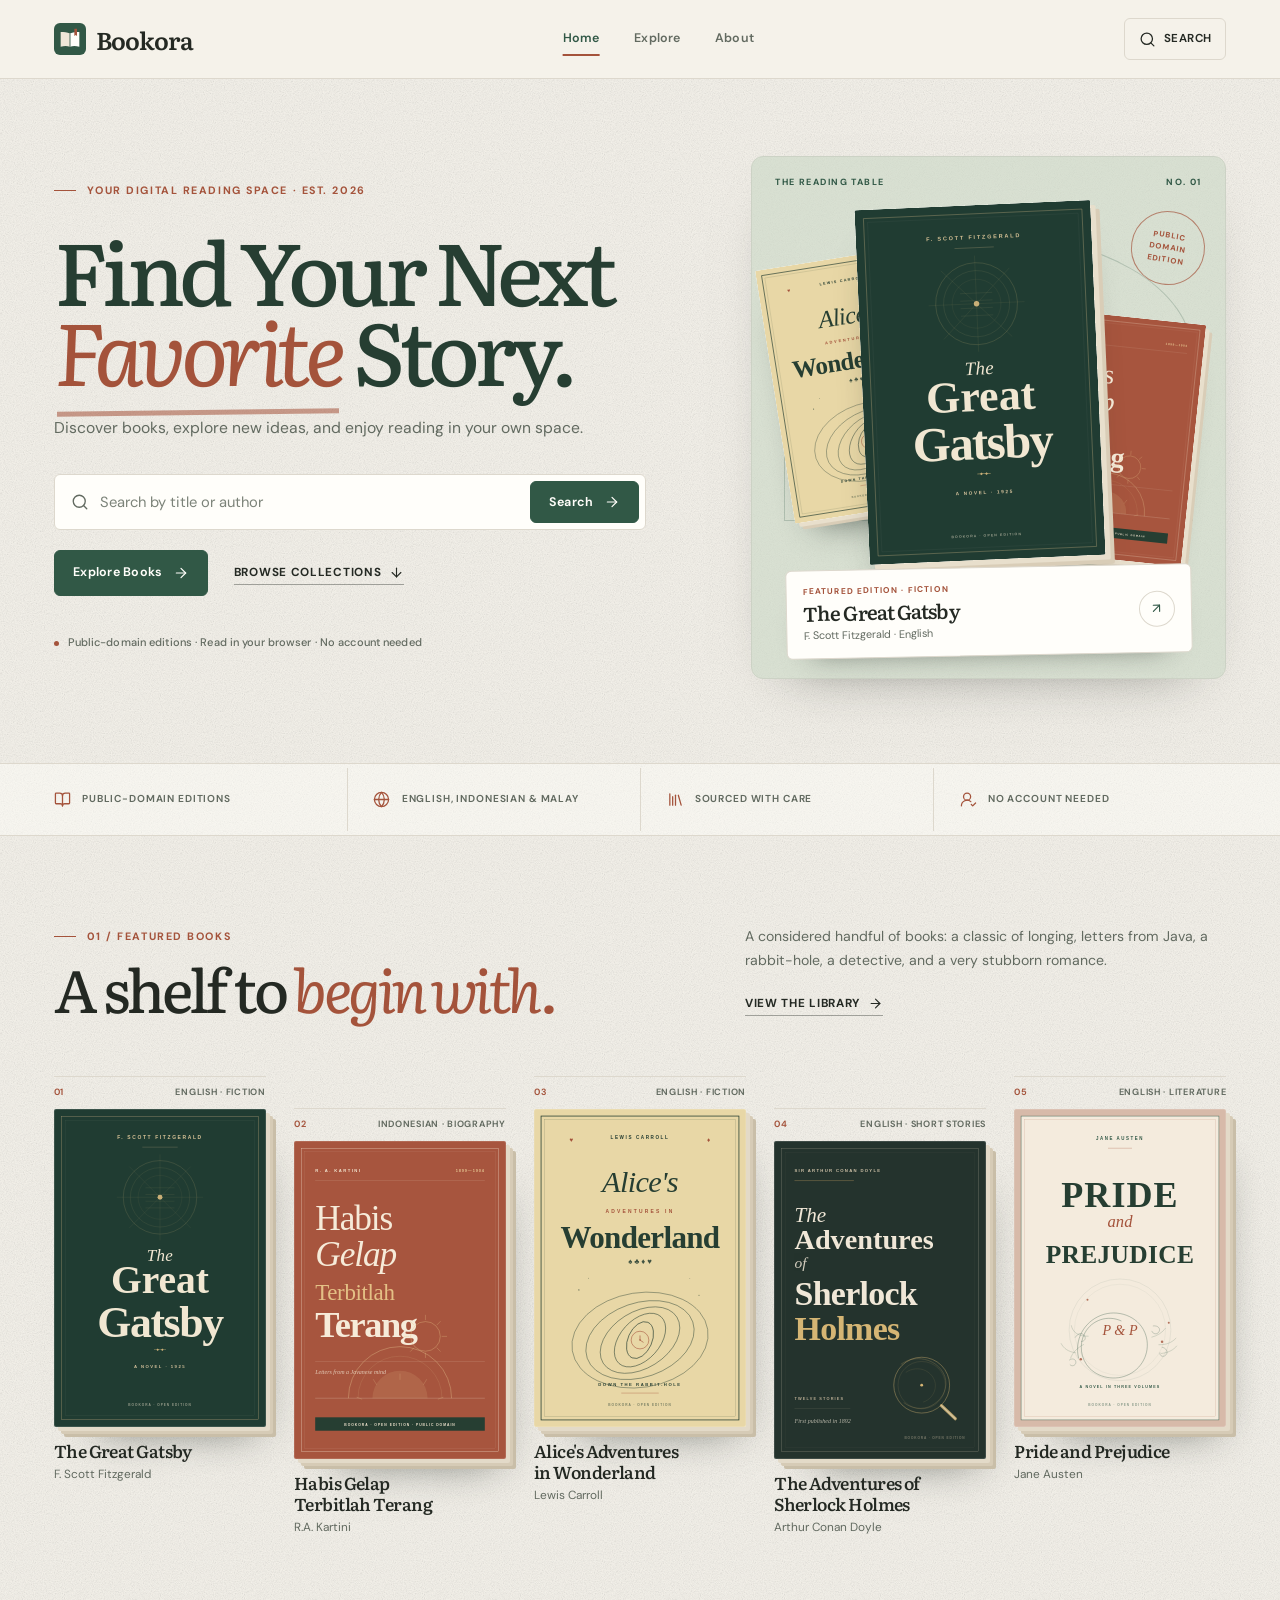
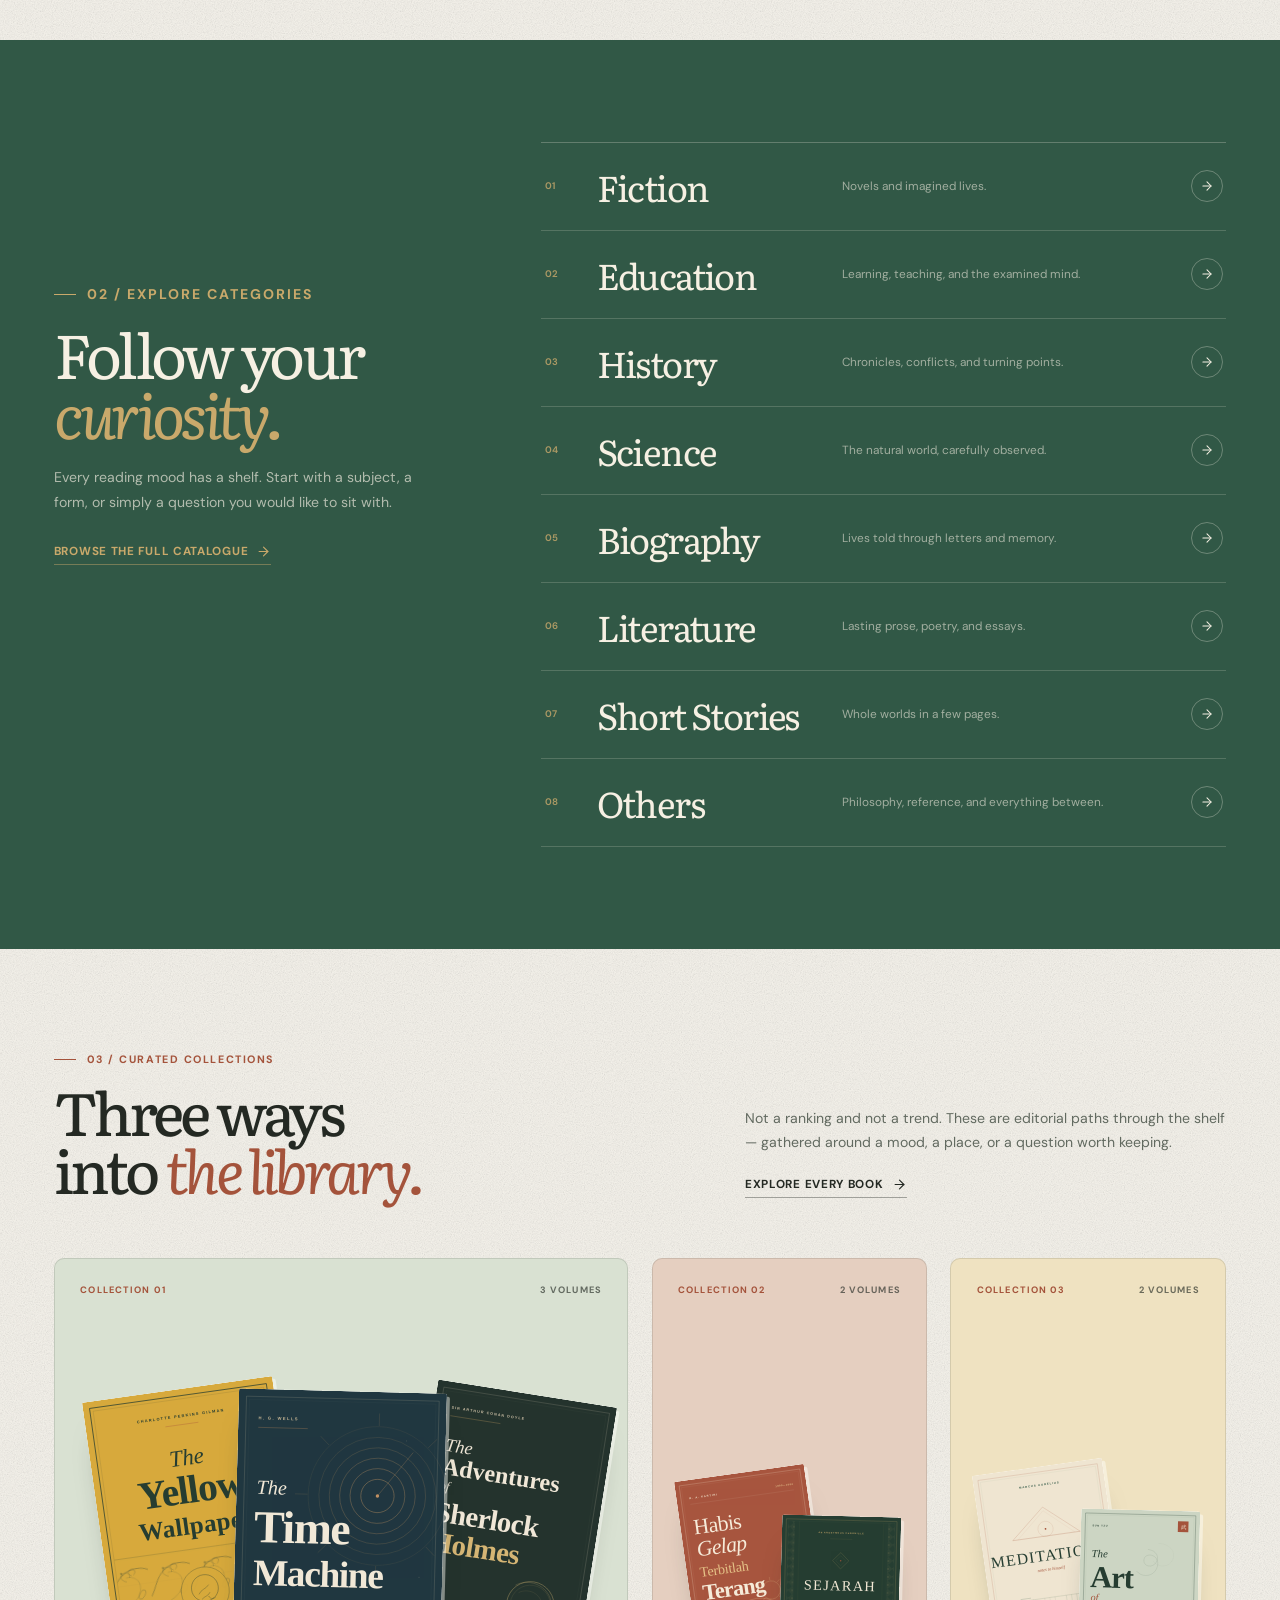
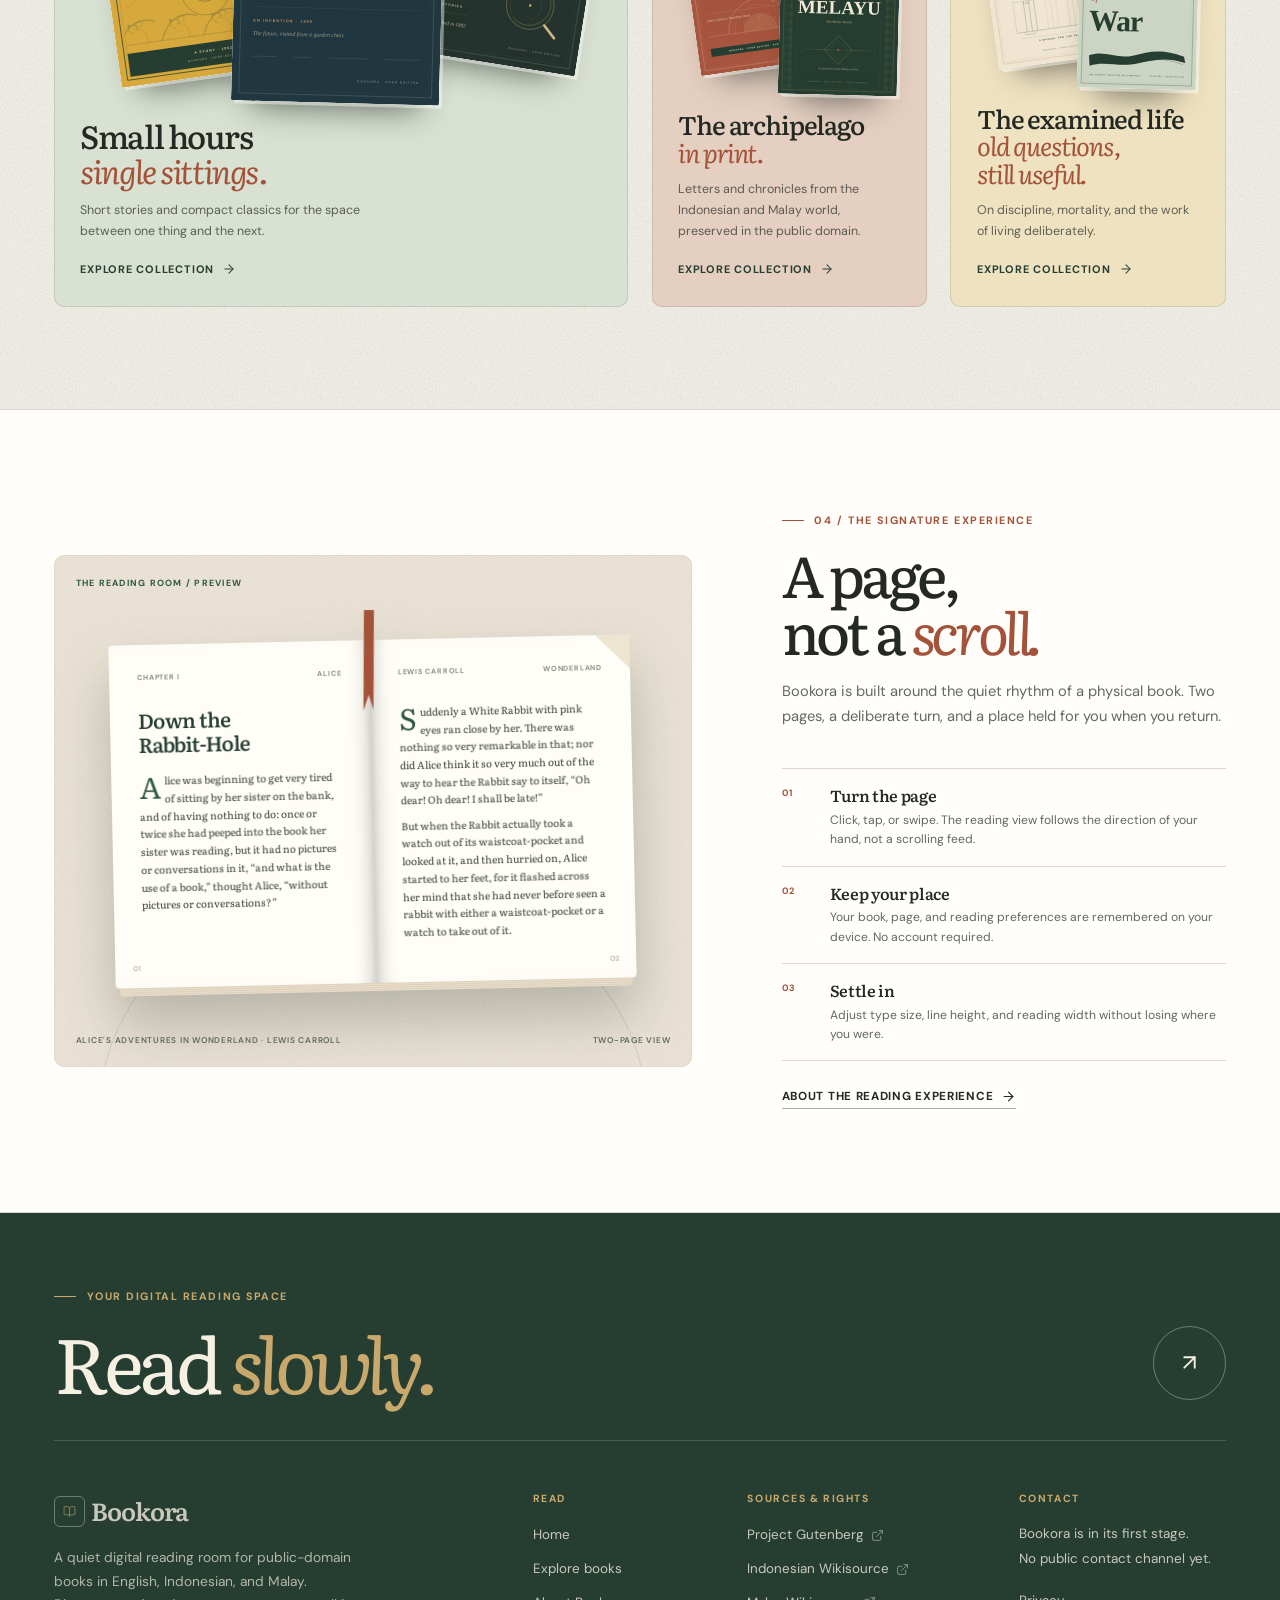
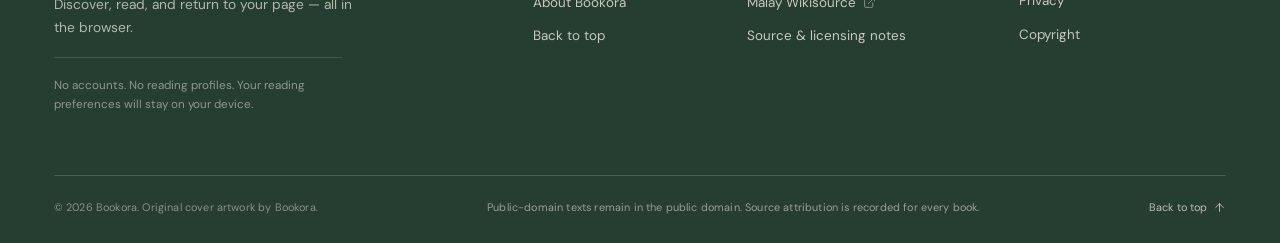
==== index.html @ 09296187 "feat: complete Bookora stage 1" ====
<!DOCTYPE html>
<html lang="en">
<head>
  <meta charset="UTF-8">
  <meta name="viewport" content="width=device-width, initial-scale=1.0">
  <meta name="description" content="Bookora is a quiet digital reading room for discovering public-domain books in English, Indonesian, and Malay. No account required.">
  <meta name="theme-color" content="#F5F2EA">
  <title>Bookora — Your Digital Reading Space</title>
  <link rel="icon" href="favicon.svg" type="image/svg+xml">
  <link rel="preload" href="assets/fonts/literata-variable.woff2" as="font" type="font/woff2" crossorigin>
  <link rel="preload" href="assets/fonts/dm-sans-variable.woff2" as="font" type="font/woff2" crossorigin>
  <link rel="stylesheet" href="css/style.css">
  <link rel="stylesheet" href="css/home.css">
</head>
<body>
  <a class="skip-link" href="#main-content">Skip to content</a>

  <svg class="icon-sprite" xmlns="http://www.w3.org/2000/svg" aria-hidden="true" focusable="false">
    <symbol id="icon-book-open" viewBox="0 0 24 24">
      <path d="M12 7v14"/>
      <path d="M3 18a1 1 0 0 1-1-1V4a1 1 0 0 1 1-1h5a4 4 0 0 1 4 4 4 4 0 0 1 4-4h5a1 1 0 0 1 1 1v13a1 1 0 0 1-1 1h-6a3 3 0 0 0-3 3 3 3 0 0 0-3-3z"/>
    </symbol>
    <symbol id="icon-globe" viewBox="0 0 24 24">
      <circle cx="12" cy="12" r="10"/>
      <path d="M12 2a14.5 14.5 0 0 0 0 20 14.5 14.5 0 0 0 0-20"/>
      <path d="M2 12h20"/>
    </symbol>
    <symbol id="icon-library" viewBox="0 0 24 24">
      <path d="m16 6 4 14"/>
      <path d="M12 6v14"/>
      <path d="M8 8v12"/>
      <path d="M4 4v16"/>
    </symbol>
    <symbol id="icon-user-check" viewBox="0 0 24 24">
      <path d="M2 21a8 8 0 0 1 13.292-6"/>
      <circle cx="10" cy="8" r="5"/>
      <path d="m16 19 2 2 4-4"/>
    </symbol>
    <symbol id="icon-search" viewBox="0 0 24 24">
      <circle cx="11" cy="11" r="8"/>
      <path d="m21 21-4.3-4.3"/>
    </symbol>
    <symbol id="icon-menu" viewBox="0 0 24 24">
      <line x1="4" x2="20" y1="12" y2="12"/>
      <line x1="4" x2="20" y1="6" y2="6"/>
      <line x1="4" x2="20" y1="18" y2="18"/>
    </symbol>
    <symbol id="icon-close" viewBox="0 0 24 24">
      <path d="M18 6 6 18"/>
      <path d="m6 6 12 12"/>
    </symbol>
    <symbol id="icon-arrow-right" viewBox="0 0 24 24">
      <path d="M5 12h14"/>
      <path d="m12 5 7 7-7 7"/>
    </symbol>
    <symbol id="icon-arrow-up-right" viewBox="0 0 24 24">
      <path d="M7 7h10v10"/>
      <path d="M7 17 17 7"/>
    </symbol>
    <symbol id="icon-arrow-down" viewBox="0 0 24 24">
      <path d="M12 5v14"/>
      <path d="m19 12-7 7-7-7"/>
    </symbol>
    <symbol id="icon-arrow-up" viewBox="0 0 24 24">
      <path d="m5 12 7-7 7 7"/>
      <path d="M12 19V5"/>
    </symbol>
    <symbol id="icon-external-link" viewBox="0 0 24 24">
      <path d="M15 3h6v6"/>
      <path d="M10 14 21 3"/>
      <path d="M18 13v6a2 2 0 0 1-2 2H5a2 2 0 0 1-2-2V8a2 2 0 0 1 2-2h6"/>
    </symbol>
    <symbol id="icon-mail" viewBox="0 0 24 24">
      <rect width="20" height="16" x="2" y="4" rx="2"/>
      <path d="m22 7-8.97 5.7a1.94 1.94 0 0 1-2.06 0L2 7"/>
    </symbol>
  </svg>

  <header class="site-header">
    <div class="container site-header__inner">
      <a class="brand" href="index.html" aria-label="Bookora home">
        <img class="brand__mark" src="assets/images/logo-mark.svg" width="32" height="32" alt="">
        <span class="brand__wordmark">Bookora</span>
      </a>

      <nav class="site-nav" aria-label="Primary navigation">
        <a class="site-nav__link" href="index.html" aria-current="page">Home</a>
        <a class="site-nav__link" href="explore.html">Explore</a>
        <a class="site-nav__link" href="about.html">About</a>
      </nav>

      <div class="site-header__actions">
        <button class="search-trigger" type="button" data-dialog-open="search-dialog" aria-haspopup="dialog" aria-controls="search-dialog" aria-expanded="false" aria-label="Search Bookora">
          <svg class="icon" aria-hidden="true"><use href="#icon-search"></use></svg>
          <span class="search-trigger__label" aria-hidden="true">Search</span>
        </button>
        <button class="menu-trigger" type="button" data-dialog-open="nav-dialog" aria-haspopup="dialog" aria-controls="nav-dialog" aria-expanded="false" aria-label="Open navigation menu">
          <svg class="icon" aria-hidden="true"><use href="#icon-menu"></use></svg>
        </button>
      </div>
    </div>
  </header>

  <dialog class="search-dialog" id="search-dialog" aria-labelledby="search-dialog-title">
    <div class="search-dialog__panel">
      <div class="search-dialog__top">
        <p class="eyebrow">The catalogue</p>
        <button class="dialog-close" type="button" data-dialog-close aria-label="Close search">
          <svg class="icon" aria-hidden="true"><use href="#icon-close"></use></svg>
        </button>
      </div>
      <h2 id="search-dialog-title">Search the library.</h2>
      <p class="search-dialog__intro">Look for a title or an author. Bookora will bring together every edition in the catalogue.</p>
      <form class="search-form search-dialog__form" action="explore.html" method="get" role="search">
        <label class="sr-only" for="dialog-search-input">Search by title or author</label>
        <svg class="icon search-form__icon" aria-hidden="true"><use href="#icon-search"></use></svg>
        <input class="search-form__input" id="dialog-search-input" type="search" name="q" placeholder="Search by title or author" autocomplete="off" spellcheck="false">
        <button class="button button--primary" type="submit">
          Search
          <svg class="icon icon--forward" aria-hidden="true"><use href="#icon-arrow-right"></use></svg>
        </button>
      </form>
      <div class="search-dialog__suggestions">
        <span>Browse a shelf:</span>
        <a href="explore.html?category=fiction">Fiction</a>
        <a href="explore.html?category=biography">Biography</a>
        <a href="explore.html?category=history">History</a>
        <a href="explore.html?category=short-stories">Short stories</a>
      </div>
    </div>
  </dialog>

  <dialog class="nav-dialog" id="nav-dialog" aria-labelledby="nav-dialog-title">
    <div class="nav-dialog__inner">
      <div class="nav-dialog__head">
        <a class="brand" href="index.html" aria-label="Bookora home">
          <img class="brand__mark" src="assets/images/logo-mark.svg" width="32" height="32" alt="">
          <span class="brand__wordmark">Bookora</span>
        </a>
        <button class="dialog-close" type="button" data-dialog-close aria-label="Close navigation menu">
          <svg class="icon" aria-hidden="true"><use href="#icon-close"></use></svg>
        </button>
      </div>
      <h2 class="sr-only" id="nav-dialog-title">Bookora navigation</h2>
      <nav class="nav-dialog__nav" aria-label="Mobile navigation">
        <a class="nav-dialog__link" href="index.html" aria-current="page">
          <span class="nav-dialog__link-index" aria-hidden="true">01</span>
          <span class="nav-dialog__link-label">Home</span>
          <svg class="icon" aria-hidden="true"><use href="#icon-arrow-up-right"></use></svg>
        </a>
        <a class="nav-dialog__link" href="explore.html">
          <span class="nav-dialog__link-index" aria-hidden="true">02</span>
          <span class="nav-dialog__link-label">Explore</span>
          <svg class="icon" aria-hidden="true"><use href="#icon-arrow-up-right"></use></svg>
        </a>
        <a class="nav-dialog__link" href="about.html">
          <span class="nav-dialog__link-index" aria-hidden="true">03</span>
          <span class="nav-dialog__link-label">About</span>
          <svg class="icon" aria-hidden="true"><use href="#icon-arrow-up-right"></use></svg>
        </a>
      </nav>
      <div class="nav-dialog__footer">
        <p>A quiet reading room for public-domain books. No account, no noise.</p>
        <a class="button button--primary" href="explore.html">
          Explore books
          <svg class="icon icon--forward" aria-hidden="true"><use href="#icon-arrow-right"></use></svg>
        </a>
      </div>
    </div>
  </dialog>

  <main id="main-content">
    <section class="hero" aria-labelledby="hero-title">
      <div class="container hero__grid">
        <div class="hero__content">
          <p class="eyebrow hero__eyebrow">Your digital reading space · Est. 2026</p>
          <h1 class="hero__title" id="hero-title">Find Your Next<br><em>Favorite</em> Story.</h1>
          <p class="hero__lede">Discover books, explore new ideas, and enjoy reading in your own space.</p>

          <form class="search-form hero__search" action="explore.html" method="get" role="search">
            <label class="sr-only" for="hero-search-input">Search by title or author</label>
            <svg class="icon search-form__icon" aria-hidden="true"><use href="#icon-search"></use></svg>
            <input class="search-form__input" id="hero-search-input" type="search" name="q" placeholder="Search by title or author" autocomplete="off" spellcheck="false">
            <button class="button button--primary" type="submit">
              Search
              <svg class="icon icon--forward" aria-hidden="true"><use href="#icon-arrow-right"></use></svg>
            </button>
          </form>

          <div class="hero__actions">
            <a class="button button--primary" href="explore.html">
              Explore Books
              <svg class="icon icon--forward" aria-hidden="true"><use href="#icon-arrow-right"></use></svg>
            </a>
            <a class="text-link" href="#collections">
              Browse collections
              <svg class="icon" aria-hidden="true"><use href="#icon-arrow-down"></use></svg>
            </a>
          </div>

          <p class="hero__note">Public-domain editions · Read in your browser · No account needed</p>
        </div>

        <figure class="hero-display" aria-labelledby="hero-display-caption">
          <div class="hero-display__meta" aria-hidden="true">
            <span>The reading table</span>
            <span>No. 01</span>
          </div>
          <span class="hero-display__seal" aria-hidden="true">Public<br>domain<br>edition</span>
          <div class="hero-display__stage">
            <a class="hero-book hero-book--back" href="book-detail.html?book=alice-wonderland" aria-label="View Alice's Adventures in Wonderland">
              <img src="assets/images/covers/alice-wonderland.svg" width="600" height="900" alt="Cover of Alice's Adventures in Wonderland">
            </a>
            <a class="hero-book hero-book--front" href="book-detail.html?book=great-gatsby" aria-label="View The Great Gatsby">
              <img src="assets/images/covers/great-gatsby.svg" width="600" height="900" alt="Cover of The Great Gatsby" fetchpriority="high">
            </a>
            <a class="hero-book hero-book--side" href="book-detail.html?book=habis-gelap" aria-label="View Habis Gelap Terbitlah Terang">
              <img src="assets/images/covers/habis-gelap.svg" width="600" height="900" alt="Cover of Habis Gelap Terbitlah Terang">
            </a>
          </div>
          <figcaption class="hero-label" id="hero-display-caption">
            <a class="hero-label__link" href="book-detail.html?book=great-gatsby">
              <span>
                <span class="hero-label__eyebrow">Featured edition · Fiction</span>
                <span class="hero-label__title">The Great Gatsby</span>
                <span class="hero-label__meta">F. Scott Fitzgerald · English</span>
              </span>
              <span class="hero-label__arrow" aria-hidden="true">
                <svg class="icon"><use href="#icon-arrow-up-right"></use></svg>
              </span>
            </a>
          </figcaption>
        </figure>
      </div>
    </section>

    <div class="principles" aria-label="Bookora principles">
      <div class="container">
        <ul class="principles__list">
          <li class="principles__item">
            <svg class="icon" aria-hidden="true"><use href="#icon-book-open"></use></svg>
            <span>Public-domain editions</span>
          </li>
          <li class="principles__item">
            <svg class="icon" aria-hidden="true"><use href="#icon-globe"></use></svg>
            <span>English, Indonesian &amp; Malay</span>
          </li>
          <li class="principles__item">
            <svg class="icon" aria-hidden="true"><use href="#icon-library"></use></svg>
            <span>Sourced with care</span>
          </li>
          <li class="principles__item">
            <svg class="icon" aria-hidden="true"><use href="#icon-user-check"></use></svg>
            <span>No account needed</span>
          </li>
        </ul>
      </div>
    </div>

    <section class="section featured" id="featured" aria-labelledby="featured-title">
      <div class="container">
        <div class="section-intro">
          <div>
            <p class="eyebrow">01 / Featured books</p>
            <h2 class="section-intro__title" id="featured-title">A shelf to <em>begin with.</em></h2>
          </div>
          <div class="section-intro__support">
            <p>A considered handful of books: a classic of longing, letters from Java, a rabbit-hole, a detective, and a very stubborn romance.</p>
            <a class="text-link" href="explore.html">
              View the library
              <svg class="icon icon--forward" aria-hidden="true"><use href="#icon-arrow-right"></use></svg>
            </a>
          </div>
        </div>

        <div class="featured__shelf">
          <div class="book-list" data-featured-books></div>
          <noscript>
            <p class="featured__noscript">Enable JavaScript to see the featured shelf. You can still explore the full library from the navigation.</p>
          </noscript>
        </div>
      </div>
    </section>

    <section class="section section--forest categories" id="categories" aria-labelledby="categories-title">
      <div class="container categories__layout">
        <div class="categories__intro">
          <p class="eyebrow">02 / Explore categories</p>
          <h2 id="categories-title">Follow your <em>curiosity.</em></h2>
          <p>Every reading mood has a shelf. Start with a subject, a form, or simply a question you would like to sit with.</p>
          <a class="text-link" href="explore.html">
            Browse the full catalogue
            <svg class="icon icon--forward" aria-hidden="true"><use href="#icon-arrow-right"></use></svg>
          </a>
        </div>

        <div class="categories__list">
          <a class="category-row" href="explore.html?category=fiction">
            <span class="category-row__index" aria-hidden="true">01</span>
            <span class="category-row__name">Fiction</span>
            <span class="category-row__description">Novels and imagined lives.</span>
            <span class="category-row__arrow" aria-hidden="true"><svg class="icon"><use href="#icon-arrow-right"></use></svg></span>
          </a>
          <a class="category-row" href="explore.html?category=education">
            <span class="category-row__index" aria-hidden="true">02</span>
            <span class="category-row__name">Education</span>
            <span class="category-row__description">Learning, teaching, and the examined mind.</span>
            <span class="category-row__arrow" aria-hidden="true"><svg class="icon"><use href="#icon-arrow-right"></use></svg></span>
          </a>
          <a class="category-row" href="explore.html?category=history">
            <span class="category-row__index" aria-hidden="true">03</span>
            <span class="category-row__name">History</span>
            <span class="category-row__description">Chronicles, conflicts, and turning points.</span>
            <span class="category-row__arrow" aria-hidden="true"><svg class="icon"><use href="#icon-arrow-right"></use></svg></span>
          </a>
          <a class="category-row" href="explore.html?category=science">
            <span class="category-row__index" aria-hidden="true">04</span>
            <span class="category-row__name">Science</span>
            <span class="category-row__description">The natural world, carefully observed.</span>
            <span class="category-row__arrow" aria-hidden="true"><svg class="icon"><use href="#icon-arrow-right"></use></svg></span>
          </a>
          <a class="category-row" href="explore.html?category=biography">
            <span class="category-row__index" aria-hidden="true">05</span>
            <span class="category-row__name">Biography</span>
            <span class="category-row__description">Lives told through letters and memory.</span>
            <span class="category-row__arrow" aria-hidden="true"><svg class="icon"><use href="#icon-arrow-right"></use></svg></span>
          </a>
          <a class="category-row" href="explore.html?category=literature">
            <span class="category-row__index" aria-hidden="true">06</span>
            <span class="category-row__name">Literature</span>
            <span class="category-row__description">Lasting prose, poetry, and essays.</span>
            <span class="category-row__arrow" aria-hidden="true"><svg class="icon"><use href="#icon-arrow-right"></use></svg></span>
          </a>
          <a class="category-row" href="explore.html?category=short-stories">
            <span class="category-row__index" aria-hidden="true">07</span>
            <span class="category-row__name">Short Stories</span>
            <span class="category-row__description">Whole worlds in a few pages.</span>
            <span class="category-row__arrow" aria-hidden="true"><svg class="icon"><use href="#icon-arrow-right"></use></svg></span>
          </a>
          <a class="category-row" href="explore.html?category=others">
            <span class="category-row__index" aria-hidden="true">08</span>
            <span class="category-row__name">Others</span>
            <span class="category-row__description">Philosophy, reference, and everything between.</span>
            <span class="category-row__arrow" aria-hidden="true"><svg class="icon"><use href="#icon-arrow-right"></use></svg></span>
          </a>
        </div>
      </div>
    </section>

    <section class="section collections" id="collections" aria-labelledby="collections-title">
      <div class="container">
        <div class="section-intro">
          <div>
            <p class="eyebrow">03 / Curated collections</p>
            <h2 class="section-intro__title" id="collections-title">Three ways into <em>the library.</em></h2>
          </div>
          <div class="section-intro__support">
            <p>Not a ranking and not a trend. These are editorial paths through the shelf — gathered around a mood, a place, or a question worth keeping.</p>
            <a class="text-link" href="explore.html">
              Explore every book
              <svg class="icon icon--forward" aria-hidden="true"><use href="#icon-arrow-right"></use></svg>
            </a>
          </div>
        </div>

        <div class="collections__grid" data-collections></div>
        <noscript>
          <p class="collections__noscript">Enable JavaScript to see the curated collections.</p>
        </noscript>
      </div>
    </section>

    <section class="section experience" id="reading-experience" aria-labelledby="experience-title">
      <div class="container experience__grid">
        <div class="experience__visual" role="img" aria-label="A preview of Bookora's reading layout, showing the opening of Alice's Adventures in Wonderland.">
          <span class="experience__visual-label">The reading room / Preview</span>
          <div class="reader-spread">
            <span class="reader-ribbon" aria-hidden="true"></span>
            <div class="reader-page reader-page--left">
              <div class="reader-page__running">
                <span>Chapter I</span>
                <span>Alice</span>
              </div>
              <h3>Down the<br>Rabbit-Hole</h3>
              <p>Alice was beginning to get very tired of sitting by her sister on the bank, and of having nothing to do: once or twice she had peeped into the book her sister was reading, but it had no pictures or conversations in it, “and what is the use of a book,” thought Alice, “without pictures or conversations?”</p>
              <p class="reader-page__mobile-only">So she was considering in her own mind (as well as she could, for the hot day made her feel very sleepy and stupid), whether the pleasure of making a daisy-chain would be worth the trouble of getting up and picking the daisies, when suddenly a White Rabbit with pink eyes ran close by her.</p>
              <p class="reader-page__mobile-only reader-page__mobile-only--optional">But when the Rabbit actually took a watch out of its waistcoat-pocket and looked at it, and then hurried on, Alice started to her feet, for it flashed across her mind that she had never before seen a rabbit with either a waistcoat-pocket or a watch to take out of it.</p>
              <span class="reader-page__number">01</span>
            </div>
            <div class="reader-page reader-page--right">
              <div class="reader-page__running">
                <span>Lewis Carroll</span>
                <span>Wonderland</span>
              </div>
              <p>Suddenly a White Rabbit with pink eyes ran close by her. There was nothing so very remarkable in that; nor did Alice think it so very much out of the way to hear the Rabbit say to itself, “Oh dear! Oh dear! I shall be late!”</p>
              <p>But when the Rabbit actually took a watch out of its waistcoat-pocket and looked at it, and then hurried on, Alice started to her feet, for it flashed across her mind that she had never before seen a rabbit with either a waistcoat-pocket or a watch to take out of it.</p>
              <span class="reader-page__number">02</span>
            </div>
          </div>
          <div class="experience__visual-caption">
            <span>Alice's Adventures in Wonderland · Lewis Carroll</span>
            <span>Two-page view</span>
          </div>
        </div>

        <div class="experience__copy">
          <p class="eyebrow">04 / The signature experience</p>
          <h2 id="experience-title">A page,<br>not a <em>scroll.</em></h2>
          <p class="experience__lede">Bookora is built around the quiet rhythm of a physical book. Two pages, a deliberate turn, and a place held for you when you return.</p>
          <div class="experience__features">
            <div class="experience-feature">
              <span class="experience-feature__number" aria-hidden="true">01</span>
              <div>
                <h3>Turn the page</h3>
                <p>Click, tap, or swipe. The reading view follows the direction of your hand, not a scrolling feed.</p>
              </div>
            </div>
            <div class="experience-feature">
              <span class="experience-feature__number" aria-hidden="true">02</span>
              <div>
                <h3>Keep your place</h3>
                <p>Your book, page, and reading preferences are remembered on your device. No account required.</p>
              </div>
            </div>
            <div class="experience-feature">
              <span class="experience-feature__number" aria-hidden="true">03</span>
              <div>
                <h3>Settle in</h3>
                <p>Adjust type size, line height, and reading width without losing where you were.</p>
              </div>
            </div>
          </div>
          <a class="text-link" href="about.html">
            About the reading experience
            <svg class="icon icon--forward" aria-hidden="true"><use href="#icon-arrow-right"></use></svg>
          </a>
        </div>
      </div>
    </section>
  </main>

  <footer class="site-footer">
    <div class="container">
      <div class="footer-masthead">
        <div>
          <p class="eyebrow">Your digital reading space</p>
          <h2>Read <em>slowly.</em></h2>
        </div>
        <a class="footer-arrow" href="explore.html" aria-label="Explore books">
          <svg class="icon" aria-hidden="true"><use href="#icon-arrow-up-right"></use></svg>
        </a>
      </div>

      <div class="footer-columns">
        <div class="footer-column">
          <a class="footer-brand" href="index.html" aria-label="Bookora home">
            <span class="footer-brand__mark" aria-hidden="true">
              <svg class="icon"><use href="#icon-book-open"></use></svg>
            </span>
            <span class="footer-brand__wordmark">Bookora</span>
          </a>
          <p class="footer-about">A quiet digital reading room for public-domain books in English, Indonesian, and Malay. Discover, read, and return to your page — all in the browser.</p>
          <p class="footer-privacy">No accounts. No reading profiles. Your reading preferences will stay on your device.</p>
        </div>

        <div class="footer-column">
          <h3>Read</h3>
          <ul>
            <li><a href="index.html">Home</a></li>
            <li><a href="explore.html">Explore books</a></li>
            <li><a href="about.html">About Bookora</a></li>
            <li><a href="#main-content">Back to top</a></li>
          </ul>
        </div>

        <div class="footer-column">
          <h3>Sources &amp; rights</h3>
          <ul>
            <li>
              <a href="https://www.gutenberg.org/" target="_blank" rel="noopener noreferrer">
                Project Gutenberg
                <span class="sr-only">(opens in a new tab)</span>
                <svg class="icon" aria-hidden="true"><use href="#icon-external-link"></use></svg>
              </a>
            </li>
            <li>
              <a href="https://id.wikisource.org/" target="_blank" rel="noopener noreferrer">
                Indonesian Wikisource
                <span class="sr-only">(opens in a new tab)</span>
                <svg class="icon" aria-hidden="true"><use href="#icon-external-link"></use></svg>
              </a>
            </li>
            <li>
              <a href="https://ms.wikisource.org/" target="_blank" rel="noopener noreferrer">
                Malay Wikisource
                <span class="sr-only">(opens in a new tab)</span>
                <svg class="icon" aria-hidden="true"><use href="#icon-external-link"></use></svg>
              </a>
            </li>
            <li><a href="about.html#sources">Source &amp; licensing notes</a></li>
          </ul>
        </div>

        <div class="footer-column">
          <h3>Contact</h3>
          <p class="footer-contact">
            Bookora is in its first stage.<br>
            No public contact channel yet.
          </p>
          <ul>
            <li><a href="about.html#privacy">Privacy</a></li>
            <li><a href="about.html#copyright">Copyright</a></li>
          </ul>
        </div>
      </div>

      <div class="footer-bottom">
        <span>&copy; <span data-current-year>2026</span> Bookora. Original cover artwork by Bookora.</span>
        <span class="footer-bottom__note">Public-domain texts remain in the public domain. Source attribution is recorded for every book.</span>
        <a class="footer-backtop" href="#main-content">
          Back to top
          <svg class="icon" aria-hidden="true"><use href="#icon-arrow-up"></use></svg>
        </a>
      </div>
    </div>
  </footer>

  <script src="js/app.js" defer></script>
  <script src="js/books.js" defer></script>
  <script src="js/home.js" defer></script>
</body>
</html>
---- css/style.css ----
/* ==========================================================================
   Bookora — foundations
   Typography, shared structure, navigation, dialogs, footer, and utilities.
   ========================================================================== */

@font-face {
  font-family: "Literata";
  src: url("../assets/fonts/literata-variable.woff2") format("woff2");
  font-weight: 200 900;
  font-style: normal;
  font-display: swap;
}

@font-face {
  font-family: "Literata";
  src: url("../assets/fonts/literata-variable-italic.woff2") format("woff2");
  font-weight: 200 900;
  font-style: italic;
  font-display: swap;
}

@font-face {
  font-family: "DM Sans";
  src: url("../assets/fonts/dm-sans-variable.woff2") format("woff2");
  font-weight: 100 1000;
  font-style: normal;
  font-display: swap;
}

@font-face {
  font-family: "DM Sans";
  src: url("../assets/fonts/dm-sans-variable-italic.woff2") format("woff2");
  font-weight: 100 1000;
  font-style: italic;
  font-display: swap;
}

:root {
  --paper: #f5f2ea;
  --surface: #fffefa;
  --ink: #242923;
  --primary: #315846;
  --primary-deep: #263e32;
  --muted: #626a60;
  --border: #ddd8cd;
  --accent: #a4533b;
  --accent-deep: #8f4632;
  --cream: #f6f0e3;
  --sage: #d9e1d2;
  --sage-deep: #c7d2c0;
  --sand: #efe2c1;
  --clay: #e5cfc0;
  --gold: #c9a96b;
  --serif: "Literata", "Iowan Old Style", "Palatino Linotype", Georgia, serif;
  --sans: "DM Sans", "Segoe UI", Helvetica, Arial, sans-serif;
  --container: 1320px;
  --gutter: clamp(1.25rem, 4.2vw, 4rem);
  --header-height: 78px;
  --radius-sm: 6px;
  --radius: 10px;
  --shadow-soft: 0 24px 56px -38px rgba(36, 41, 35, 0.55);
  --shadow-book:
    4px 4px 0 #e3dac8,
    7px 7px 0 #d6cbb6,
    10px 10px 0 #c9bea8,
    18px 30px 40px -28px rgba(30, 39, 33, 0.62);
  --ease-out: cubic-bezier(0.22, 0.61, 0.36, 1);
}

*,
*::before,
*::after {
  box-sizing: border-box;
}

html {
  scroll-behavior: smooth;
  -webkit-text-size-adjust: 100%;
}

html.has-open-dialog {
  overflow: hidden;
}

body {
  margin: 0;
  min-width: 320px;
  background-color: var(--paper);
  background-image: url("../assets/images/paper-grain.svg");
  background-size: 180px 180px;
  color: var(--ink);
  font-family: var(--sans);
  font-size: 1rem;
  line-height: 1.55;
  overflow-x: clip;
  text-rendering: optimizeLegibility;
  -webkit-font-smoothing: antialiased;
}

::selection {
  background: var(--primary);
  color: var(--cream);
}

h1,
h2,
h3,
h4,
p,
figure,
blockquote,
dl,
dd {
  margin: 0;
}

h1,
h2,
h3,
h4 {
  font-family: var(--serif);
  font-weight: 500;
  line-height: 1.05;
  letter-spacing: -0.035em;
  text-wrap: balance;
}

ul,
ol {
  margin: 0;
  padding: 0;
  list-style: none;
}

a {
  color: inherit;
  text-decoration: none;
}

button,
input {
  font: inherit;
}

button {
  border: 0;
  background: none;
  color: inherit;
  cursor: pointer;
}

img,
svg {
  display: block;
}

img {
  max-width: 100%;
  height: auto;
}

address {
  font-style: normal;
}

:focus-visible {
  outline: 2px solid var(--accent);
  outline-offset: 3px;
}

.section--forest :focus-visible,
.site-footer :focus-visible {
  outline-color: var(--cream);
}

.container {
  width: min(calc(100% - (var(--gutter) * 2)), var(--container));
  margin-inline: auto;
}

.section {
  padding-block: clamp(4.5rem, 8vw, 8rem);
}

.section--forest {
  background-color: var(--primary);
  color: var(--cream);
}

.section--surface {
  background-color: var(--surface);
}

.sr-only {
  position: absolute;
  width: 1px;
  height: 1px;
  padding: 0;
  margin: -1px;
  overflow: hidden;
  clip: rect(0, 0, 0, 0);
  white-space: nowrap;
  border: 0;
}

.skip-link {
  position: fixed;
  top: -80px;
  left: 1rem;
  z-index: 1000;
  padding: 0.85rem 1.2rem;
  border-radius: var(--radius-sm);
  background: var(--primary);
  color: var(--cream);
  font-size: 0.8rem;
  font-weight: 650;
  transition: top 180ms var(--ease-out);
}

.skip-link:focus {
  top: 1rem;
}

.icon-sprite {
  position: absolute;
  width: 0;
  height: 0;
  overflow: hidden;
}

.icon {
  width: 1.15em;
  height: 1.15em;
  flex: none;
  fill: none;
  stroke: currentColor;
  stroke-width: 1.8;
  stroke-linecap: round;
  stroke-linejoin: round;
}

.eyebrow {
  display: flex;
  align-items: center;
  gap: 0.65rem;
  color: var(--accent);
  font-family: var(--sans);
  font-size: 0.67rem;
  font-weight: 700;
  letter-spacing: 0.145em;
  line-height: 1.4;
  text-transform: uppercase;
}

.eyebrow::before {
  content: "";
  width: 1.4rem;
  height: 1px;
  background: currentColor;
}

.section--forest .eyebrow {
  color: var(--gold);
}

.button {
  display: inline-flex;
  align-items: center;
  justify-content: center;
  gap: 0.65rem;
  min-height: 46px;
  padding: 0.72rem 1.15rem;
  border: 1px solid transparent;
  border-radius: var(--radius-sm);
  font-family: var(--sans);
  font-size: 0.78rem;
  font-weight: 650;
  letter-spacing: 0.02em;
  line-height: 1.2;
  text-align: center;
  transition:
    background-color 180ms var(--ease-out),
    border-color 180ms var(--ease-out),
    color 180ms var(--ease-out),
    transform 180ms var(--ease-out);
}

.button:hover {
  transform: translateY(-1px);
}

.button:active {
  transform: translateY(0);
}

.button .icon {
  width: 16px;
  height: 16px;
  transition: transform 180ms var(--ease-out);
}

.button:hover .icon--forward {
  transform: translateX(3px);
}

.button--primary {
  background: var(--primary);
  border-color: var(--primary);
  color: var(--surface);
}

.button--primary:hover {
  background: var(--primary-deep);
  border-color: var(--primary-deep);
}

.button--outline {
  background: transparent;
  border-color: var(--border);
  color: var(--ink);
}

.button--outline:hover {
  border-color: var(--primary);
  background: var(--surface);
}

.button--light {
  background: var(--cream);
  border-color: var(--cream);
  color: var(--primary-deep);
}

.button--light:hover {
  background: var(--surface);
  border-color: var(--surface);
}

.text-link {
  display: inline-flex;
  align-items: center;
  gap: 0.5rem;
  width: fit-content;
  padding-block: 0.25rem;
  border-bottom: 1px solid color-mix(in srgb, currentColor 38%, transparent);
  font-size: 0.73rem;
  font-weight: 700;
  letter-spacing: 0.06em;
  line-height: 1.4;
  text-transform: uppercase;
  transition:
    color 180ms var(--ease-out),
    border-color 180ms var(--ease-out);
}

.text-link .icon {
  width: 15px;
  height: 15px;
  transition: transform 180ms var(--ease-out);
}

.text-link:hover {
  color: var(--accent);
  border-color: var(--accent);
}

.text-link:hover .icon--forward {
  transform: translateX(3px);
}

.section--forest .text-link:hover {
  color: var(--gold);
  border-color: var(--gold);
}

.visually-hidden {
  clip: rect(0 0 0 0);
  clip-path: inset(50%);
  height: 1px;
  overflow: hidden;
  position: absolute;
  white-space: nowrap;
  width: 1px;
}

/* Header ------------------------------------------------------------------ */

.site-header {
  position: sticky;
  top: 0;
  z-index: 40;
  background: var(--paper);
  border-bottom: 1px solid var(--border);
}

.site-header__inner {
  display: grid;
  grid-template-columns: auto 1fr auto;
  align-items: center;
  gap: 2rem;
  min-height: var(--header-height);
}

.brand {
  display: inline-flex;
  align-items: center;
  gap: 0.65rem;
  width: fit-content;
  border-radius: 4px;
}

.brand__mark {
  width: 32px;
  height: 32px;
  flex: none;
}

.brand__wordmark {
  color: var(--ink);
  font-family: var(--serif);
  font-size: 1.52rem;
  font-weight: 600;
  letter-spacing: -0.045em;
  line-height: 1;
}

.site-nav {
  justify-self: center;
  display: flex;
  align-items: center;
  gap: clamp(1.45rem, 2.7vw, 2.75rem);
}

.site-nav__link {
  position: relative;
  padding-block: 0.6rem;
  color: var(--muted);
  font-size: 0.78rem;
  font-weight: 600;
  letter-spacing: 0.015em;
  transition: color 180ms var(--ease-out);
}

.site-nav__link::after {
  content: "";
  position: absolute;
  left: 50%;
  bottom: 0.15rem;
  width: 0;
  height: 1.5px;
  background: var(--accent);
  transform: translateX(-50%);
  transition: width 180ms var(--ease-out);
}

.site-nav__link:hover,
.site-nav__link[aria-current="page"] {
  color: var(--primary);
}

.site-nav__link:hover::after,
.site-nav__link[aria-current="page"]::after {
  width: 100%;
}

.site-header__actions {
  justify-self: end;
  display: flex;
  align-items: center;
  gap: 0.55rem;
}

.search-trigger,
.menu-trigger {
  display: inline-flex;
  align-items: center;
  justify-content: center;
  gap: 0.5rem;
  min-height: 42px;
  border: 1px solid var(--border);
  border-radius: var(--radius-sm);
  background: transparent;
  color: var(--ink);
  transition:
    border-color 180ms var(--ease-out),
    background-color 180ms var(--ease-out);
}

.search-trigger {
  padding: 0.55rem 0.85rem;
  font-size: 0.72rem;
  font-weight: 650;
  letter-spacing: 0.04em;
  text-transform: uppercase;
}

.search-trigger .icon,
.menu-trigger .icon {
  width: 17px;
  height: 17px;
}

.search-trigger:hover,
.menu-trigger:hover {
  border-color: var(--primary);
  background: var(--surface);
}

.menu-trigger {
  display: none;
  width: 42px;
  padding: 0;
}

/* Search form ------------------------------------------------------------- */

.search-form {
  display: flex;
  align-items: center;
  gap: 0.55rem;
  width: 100%;
  padding: 0.35rem 0.35rem 0.35rem 1rem;
  border: 1px solid var(--border);
  border-radius: var(--radius-sm);
  background: var(--surface);
  transition:
    border-color 180ms var(--ease-out),
    box-shadow 180ms var(--ease-out);
}

.search-form:focus-within {
  border-color: var(--primary);
  box-shadow: 0 0 0 3px rgba(49, 88, 70, 0.1);
}

.search-form__icon {
  width: 18px;
  height: 18px;
  color: var(--muted);
}

.search-form__input {
  min-width: 0;
  flex: 1;
  height: 42px;
  border: 0;
  outline: 0;
  background: transparent;
  color: var(--ink);
  font-size: 0.92rem;
}

.search-form__input::placeholder {
  color: #7c8379;
  opacity: 1;
}

.search-form .button {
  min-height: 42px;
  flex: none;
}

/* Dialogs ----------------------------------------------------------------- */

dialog {
  color: var(--ink);
}

dialog::backdrop {
  background: rgba(25, 34, 29, 0.58);
}

.dialog-close {
  display: inline-grid;
  place-items: center;
  width: 40px;
  height: 40px;
  flex: none;
  border: 1px solid var(--border);
  border-radius: 50%;
  color: var(--ink);
  transition:
    background-color 180ms var(--ease-out),
    border-color 180ms var(--ease-out);
}

.dialog-close:hover {
  background: var(--paper);
  border-color: var(--primary);
}

.dialog-close .icon {
  width: 18px;
  height: 18px;
}

.search-dialog {
  width: min(660px, calc(100vw - 2rem));
  max-width: 660px;
  max-height: calc(100dvh - 2rem);
  margin: auto;
  padding: 0;
  border: 0;
  background: transparent;
  overflow: visible;
}

.search-dialog__panel {
  position: relative;
  padding: clamp(1.5rem, 4vw, 2.65rem);
  border: 1px solid var(--border);
  border-radius: var(--radius);
  background: var(--surface);
  box-shadow: 0 34px 90px -40px rgba(22, 30, 26, 0.74);
}

.search-dialog[open] {
  animation: dialog-in 260ms var(--ease-out) both;
}

.search-dialog__top {
  display: flex;
  align-items: center;
  justify-content: space-between;
  gap: 1rem;
  margin-bottom: 1.8rem;
}

.search-dialog h2 {
  max-width: 12ch;
  font-size: clamp(2.25rem, 5vw, 3.3rem);
  line-height: 0.98;
  letter-spacing: -0.05em;
}

.search-dialog__intro {
  max-width: 42ch;
  margin-top: 1rem;
  color: var(--muted);
  font-size: 0.92rem;
  line-height: 1.65;
}

.search-dialog__form {
  margin-top: 1.8rem;
}

.search-dialog__suggestions {
  display: flex;
  flex-wrap: wrap;
  align-items: center;
  gap: 0.55rem;
  margin-top: 1.4rem;
  padding-top: 1.15rem;
  border-top: 1px solid var(--border);
  color: var(--muted);
  font-size: 0.74rem;
}

.search-dialog__suggestions a {
  padding: 0.35rem 0.65rem;
  border: 1px solid var(--border);
  border-radius: 999px;
  color: var(--ink);
  font-weight: 550;
  transition:
    border-color 180ms var(--ease-out),
    background-color 180ms var(--ease-out);
}

.search-dialog__suggestions a:hover {
  border-color: var(--primary);
  background: var(--paper);
}

@keyframes dialog-in {
  from {
    opacity: 0;
    transform: translateY(12px) scale(0.985);
  }
  to {
    opacity: 1;
    transform: translateY(0) scale(1);
  }
}

.nav-dialog {
  width: min(91vw, 390px);
  max-width: 390px;
  height: 100dvh;
  max-height: 100dvh;
  margin: 0 0 0 auto;
  padding: 0;
  border: 0;
  border-left: 1px solid var(--border);
  background: var(--paper);
  box-shadow: -30px 0 70px -40px rgba(20, 29, 25, 0.7);
}

.nav-dialog[open] {
  display: flex;
  animation: nav-in 300ms var(--ease-out) both;
}

@keyframes nav-in {
  from {
    transform: translateX(100%);
  }
  to {
    transform: translateX(0);
  }
}

.nav-dialog__inner {
  display: flex;
  flex-direction: column;
  width: 100%;
  min-height: 100%;
  padding: 1.4rem clamp(1.25rem, 6vw, 2rem) 1.8rem;
}

.nav-dialog__head {
  display: flex;
  align-items: center;
  justify-content: space-between;
  gap: 1rem;
  padding-bottom: 1.25rem;
  border-bottom: 1px solid var(--border);
}

.nav-dialog__head .brand__mark {
  width: 29px;
  height: 29px;
}

.nav-dialog__head .brand__wordmark {
  font-size: 1.4rem;
}

.nav-dialog__nav {
  margin-block: 2rem auto;
}

.nav-dialog__link {
  display: grid;
  grid-template-columns: 2.5rem 1fr auto;
  align-items: center;
  gap: 0.6rem;
  padding-block: 1rem;
  border-bottom: 1px solid var(--border);
}

.nav-dialog__link-index {
  color: var(--accent);
  font-size: 0.62rem;
  font-weight: 700;
  letter-spacing: 0.08em;
}

.nav-dialog__link-label {
  font-family: var(--serif);
  font-size: 2rem;
  line-height: 1;
  letter-spacing: -0.045em;
}

.nav-dialog__link .icon {
  width: 17px;
  height: 17px;
  color: var(--muted);
  transition: transform 180ms var(--ease-out);
}

.nav-dialog__link:hover .icon {
  transform: translate(2px, -2px);
  color: var(--accent);
}

.nav-dialog__footer {
  padding-top: 1.4rem;
  border-top: 1px solid var(--border);
}

.nav-dialog__footer p {
  max-width: 28ch;
  margin-bottom: 1rem;
  color: var(--muted);
  font-size: 0.8rem;
  line-height: 1.6;
}

.nav-dialog__footer .button {
  width: 100%;
}

/* Footer ------------------------------------------------------------------ */

.site-footer {
  position: relative;
  background: var(--primary-deep);
  color: var(--cream);
}

.footer-masthead {
  display: flex;
  align-items: flex-end;
  justify-content: space-between;
  gap: 2rem;
  padding-block: clamp(3.5rem, 6vw, 5.5rem) 2.5rem;
  border-bottom: 1px solid rgba(246, 240, 227, 0.17);
}

.footer-masthead .eyebrow {
  color: var(--gold);
  margin-bottom: 1.25rem;
}

.footer-masthead h2 {
  max-width: 12ch;
  color: var(--cream);
  font-size: clamp(2.75rem, 6vw, 5.4rem);
  font-weight: 400;
  letter-spacing: -0.055em;
  line-height: 0.98;
}

.footer-masthead h2 em {
  color: var(--gold);
  font-weight: 400;
}

.footer-arrow {
  display: inline-grid;
  place-items: center;
  width: clamp(3.4rem, 6vw, 4.6rem);
  height: clamp(3.4rem, 6vw, 4.6rem);
  flex: none;
  border: 1px solid rgba(246, 240, 227, 0.35);
  border-radius: 50%;
  color: var(--cream);
  transition:
    background-color 200ms var(--ease-out),
    color 200ms var(--ease-out),
    border-color 200ms var(--ease-out);
}

.footer-arrow .icon {
  width: 25px;
  height: 25px;
}

.footer-arrow:hover {
  background: var(--cream);
  border-color: var(--cream);
  color: var(--primary-deep);
}

.footer-columns {
  display: grid;
  grid-template-columns: minmax(18rem, 2.2fr) 0.8fr 1.1fr 1.1fr;
  gap: clamp(2rem, 5vw, 5rem);
  padding-block: 3.2rem 3.8rem;
}

.footer-brand {
  display: inline-flex;
  align-items: center;
  gap: 0.65rem;
  margin-bottom: 1rem;
}

.footer-brand__mark {
  display: inline-grid;
  place-items: center;
  width: 31px;
  height: 31px;
  border: 1px solid rgba(246, 240, 227, 0.35);
  border-radius: 6px;
  color: var(--gold);
}

.footer-brand__mark .icon {
  width: 17px;
  height: 17px;
}

.footer-brand__wordmark {
  font-family: var(--serif);
  font-size: 1.55rem;
  font-weight: 600;
  letter-spacing: -0.045em;
}

.footer-about {
  max-width: 34ch;
  color: rgba(246, 240, 227, 0.68);
  font-size: 0.86rem;
  line-height: 1.7;
}

.footer-privacy {
  max-width: 36ch;
  margin-top: 1.1rem;
  padding-top: 1.1rem;
  border-top: 1px solid rgba(246, 240, 227, 0.14);
  color: rgba(246, 240, 227, 0.5);
  font-size: 0.73rem;
  line-height: 1.65;
}

.footer-column h3 {
  margin-bottom: 1rem;
  color: var(--gold);
  font-family: var(--sans);
  font-size: 0.65rem;
  font-weight: 700;
  letter-spacing: 0.15em;
  line-height: 1.4;
  text-transform: uppercase;
}

.footer-column li + li {
  margin-top: 0.55rem;
}

.footer-column a {
  display: inline-flex;
  align-items: center;
  gap: 0.4rem;
  color: rgba(246, 240, 227, 0.78);
  font-size: 0.84rem;
  transition: color 180ms var(--ease-out);
}

.footer-column a:hover {
  color: var(--cream);
  text-decoration: underline;
  text-underline-offset: 0.22em;
}

.footer-column .icon {
  width: 13px;
  height: 13px;
  opacity: 0.6;
}

.footer-contact {
  margin-bottom: 1.1rem;
  color: rgba(246, 240, 227, 0.78);
  font-size: 0.84rem;
  line-height: 1.8;
}

.footer-contact a {
  text-decoration: underline;
  text-decoration-color: rgba(246, 240, 227, 0.28);
  text-underline-offset: 0.22em;
}

.footer-contact a:hover {
  color: var(--cream);
  text-decoration-color: currentColor;
}

.footer-bottom {
  display: flex;
  flex-wrap: wrap;
  align-items: center;
  justify-content: space-between;
  gap: 1rem;
  padding-block: 1.4rem 1.7rem;
  border-top: 1px solid rgba(246, 240, 227, 0.17);
  color: rgba(246, 240, 227, 0.47);
  font-size: 0.68rem;
  letter-spacing: 0.015em;
}

.footer-bottom__note {
  color: rgba(246, 240, 227, 0.55);
}

.footer-backtop {
  display: inline-flex;
  align-items: center;
  gap: 0.35rem;
  color: rgba(246, 240, 227, 0.72);
}

.footer-backtop:hover {
  color: var(--cream);
}

.footer-backtop .icon {
  width: 13px;
  height: 13px;
}

/* Route shells ------------------------------------------------------------ */

.placeholder-main {
  position: relative;
  display: flex;
  flex-direction: column;
  align-items: stretch;
  justify-content: center;
  min-height: 64vh;
  padding-block: clamp(5rem, 10vw, 9rem);
  background-color: var(--paper);
  background-image: url("../assets/images/paper-grain.svg");
  background-size: 180px 180px;
}

.placeholder-grid {
  display: grid;
  grid-template-columns: minmax(0, 1.35fr) minmax(17rem, 0.65fr);
  align-items: center;
  gap: clamp(3rem, 8vw, 8rem);
}

.placeholder-copy .eyebrow {
  margin-bottom: 1.4rem;
}

.placeholder-copy h1 {
  max-width: 12ch;
  font-size: clamp(3.2rem, 7.2vw, 6.4rem);
  font-weight: 450;
  letter-spacing: -0.06em;
  line-height: 0.94;
}

.placeholder-copy h1 em {
  color: var(--accent);
  font-weight: 400;
}

.placeholder-copy > p {
  max-width: 46ch;
  margin-top: 1.7rem;
  color: var(--muted);
  font-size: 1rem;
  line-height: 1.7;
}

.placeholder-actions {
  display: flex;
  flex-wrap: wrap;
  align-items: center;
  gap: 1.3rem;
  margin-top: 2rem;
}

.placeholder-card {
  position: relative;
  width: min(100%, 28rem);
  justify-self: end;
  padding: 1.7rem;
  border: 1px solid var(--border);
  border-radius: var(--radius);
  background: var(--surface);
  box-shadow: var(--shadow-soft);
  transform: rotate(1.1deg);
}

.placeholder-card--sage {
  background: var(--sage);
}

.placeholder-card--clay {
  background: var(--clay);
}

.placeholder-card--sand {
  background: var(--sand);
}

.placeholder-card::before {
  content: "";
  position: absolute;
  inset: 8px;
  border: 1px solid color-mix(in srgb, var(--border) 65%, transparent);
  border-radius: 6px;
  pointer-events: none;
}

.placeholder-card__top {
  display: flex;
  align-items: center;
  justify-content: space-between;
  gap: 1rem;
  padding-bottom: 1.25rem;
  border-bottom: 1px solid var(--border);
  color: var(--accent);
  font-size: 0.63rem;
  font-weight: 700;
  letter-spacing: 0.14em;
  text-transform: uppercase;
}

.placeholder-card h2 {
  margin-top: 2.1rem;
  font-size: clamp(2.3rem, 4vw, 3.2rem);
  font-weight: 450;
  letter-spacing: -0.05em;
}

.placeholder-card > p {
  max-width: 30ch;
  margin-top: 1rem;
  color: var(--muted);
  font-size: 0.86rem;
  line-height: 1.7;
}

.placeholder-card__rule {
  margin-top: 2.4rem;
  border-top: 1px solid var(--border);
}

.placeholder-card__foot {
  display: flex;
  justify-content: space-between;
  gap: 1rem;
  margin-top: 0.9rem;
  color: var(--muted);
  font-size: 0.6rem;
  font-weight: 600;
  letter-spacing: 0.09em;
  text-transform: uppercase;
}

.notes-grid {
  display: grid;
  grid-template-columns: repeat(3, minmax(0, 1fr));
  gap: clamp(1.6rem, 4vw, 3.5rem);
  margin-top: clamp(3.8rem, 7vw, 6rem);
  padding-top: clamp(1.8rem, 3vw, 2.4rem);
  border-top: 1px solid var(--border);
}

.note-section {
  scroll-margin-top: calc(var(--header-height) + 2rem);
}

.note-section__index {
  margin-bottom: 0.7rem;
  color: var(--accent);
  font-size: 0.6rem;
  font-weight: 700;
  letter-spacing: 0.1em;
}

.note-section h2 {
  margin-bottom: 0.55rem;
  font-size: clamp(1.35rem, 2vw, 1.65rem);
  font-weight: 550;
  letter-spacing: -0.035em;
}

.note-section p {
  max-width: 34ch;
  color: var(--muted);
  font-size: 0.82rem;
  line-height: 1.72;
}

.note-section a {
  text-decoration: underline;
  text-decoration-color: color-mix(in srgb, currentColor 38%, transparent);
  text-underline-offset: 0.2em;
  transition: color 180ms var(--ease-out);
}

.note-section a:hover {
  color: var(--accent);
  text-decoration-color: currentColor;
}

.placeholder-card__stamp {
  position: absolute;
  right: 1.4rem;
  bottom: 3.2rem;
  display: grid;
  place-items: center;
  width: 4.6rem;
  height: 4.6rem;
  border: 1px solid color-mix(in srgb, var(--accent) 55%, transparent);
  border-radius: 50%;
  color: var(--accent);
  font-size: 0.48rem;
  font-weight: 700;
  letter-spacing: 0.12em;
  line-height: 1.5;
  text-align: center;
  text-transform: uppercase;
  transform: rotate(-11deg);
}

/* Reduced motion and responsive shared rules ------------------------------ */

@media (max-width: 980px) {
  .footer-columns {
    grid-template-columns: minmax(16rem, 2fr) 0.8fr 1fr;
  }

  .footer-column:last-child {
    grid-column: 1 / -1;
    padding-top: 1.2rem;
    border-top: 1px solid rgba(246, 240, 227, 0.14);
  }
}

@media (max-width: 960px) {
  :root {
    --header-height: 72px;
  }

  .site-header__inner {
    grid-template-columns: 1fr auto;
  }

  .site-nav {
    display: none;
  }

  .menu-trigger {
    display: inline-flex;
  }

  .placeholder-grid {
    grid-template-columns: 1fr;
  }

  .placeholder-card {
    justify-self: start;
    transform: rotate(-0.5deg);
  }

  .notes-grid {
    grid-template-columns: repeat(2, minmax(0, 1fr));
  }

  .footer-masthead {
    align-items: flex-end;
  }
}

@media (max-width: 720px) {
  .search-trigger {
    width: 42px;
    padding: 0;
  }

  .search-trigger__label {
    position: absolute;
    width: 1px;
    height: 1px;
    overflow: hidden;
    clip: rect(0 0 0 0);
    white-space: nowrap;
  }

  .footer-masthead {
    align-items: flex-start;
    flex-direction: column;
  }

  .footer-arrow {
    width: 3.4rem;
    height: 3.4rem;
  }

  .footer-columns {
    grid-template-columns: 1fr 1fr;
    gap: 2.2rem 1.5rem;
  }

  .footer-column:first-child {
    grid-column: 1 / -1;
  }

  .footer-column:last-child {
    grid-column: auto;
    padding-top: 0;
    border-top: 0;
  }

  .footer-bottom {
    align-items: flex-start;
    flex-direction: column;
  }

  .placeholder-main {
    min-height: 58vh;
  }

  .notes-grid {
    grid-template-columns: 1fr;
    gap: 1.9rem;
  }
}

@media (max-width: 520px) {
  .brand__mark {
    width: 29px;
    height: 29px;
  }

  .brand__wordmark {
    font-size: 1.37rem;
  }

  .search-trigger,
  .menu-trigger {
    min-height: 40px;
  }

  .search-trigger {
    width: 40px;
  }

  .menu-trigger {
    width: 40px;
  }

  .footer-columns {
    grid-template-columns: 1fr;
  }

  .footer-column:first-child,
  .footer-column:last-child {
    grid-column: auto;
  }

  .footer-bottom__note {
    line-height: 1.7;
  }

  .search-form {
    flex-wrap: wrap;
    padding: 0.45rem;
    padding-left: 0.9rem;
  }

  .search-form__icon {
    display: none;
  }

  .search-form__input {
    flex-basis: calc(100% - 1rem);
    height: 40px;
  }

  .search-form .button {
    width: 100%;
  }

  .placeholder-card {
    padding: 1.4rem;
  }
}

@media (prefers-reduced-motion: reduce) {
  html {
    scroll-behavior: auto;
  }

  *,
  *::before,
  *::after {
    animation-duration: 0.01ms !important;
    animation-iteration-count: 1 !important;
    scroll-behavior: auto !important;
    transition-duration: 0.01ms !important;
  }
}
---- css/home.css ----
/* ==========================================================================
   Bookora — home page
   The reading room: hero, curated shelves, categories, collections, and
   a still preview of the signature reading experience.
   ========================================================================== */

/* Hero -------------------------------------------------------------------- */

.hero {
  position: relative;
  padding-block: clamp(3.2rem, 6vw, 5.8rem) clamp(3.8rem, 6.6vw, 6.4rem);
  overflow: clip;
}

.hero__grid {
  display: grid;
  grid-template-columns: minmax(0, 1.05fr) minmax(24rem, 0.8fr);
  align-items: center;
  gap: clamp(3rem, 5.8vw, 6.5rem);
}

.hero__content {
  max-width: 48rem;
}

.hero__eyebrow {
  margin-bottom: clamp(1.3rem, 2.4vw, 2rem);
  animation: rise-in 700ms var(--ease-out) both;
}

.hero__title {
  max-width: 12ch;
  color: var(--primary-deep);
  font-size: clamp(3.45rem, 6.8vw, 6.7rem);
  font-weight: 480;
  letter-spacing: -0.062em;
  line-height: 0.92;
  animation: rise-in 760ms 60ms var(--ease-out) both;
}

.hero__title em {
  position: relative;
  color: var(--accent);
  font-weight: 420;
}

.hero__title em::after {
  content: "";
  position: absolute;
  left: 0.04em;
  right: 0.03em;
  bottom: -0.025em;
  height: 0.055em;
  background: color-mix(in srgb, var(--accent) 55%, transparent);
  transform: rotate(-0.7deg);
}

.hero__lede {
  max-width: 34rem;
  margin-top: clamp(1.2rem, 2vw, 1.6rem);
  color: var(--muted);
  font-size: clamp(0.98rem, 1.2vw, 1.08rem);
  line-height: 1.7;
  animation: rise-in 760ms 130ms var(--ease-out) both;
}

.hero__search {
  width: min(100%, 37rem);
  margin-top: clamp(1.55rem, 2.6vw, 2.2rem);
  animation: rise-in 760ms 200ms var(--ease-out) both;
}

.hero__actions {
  display: flex;
  flex-wrap: wrap;
  align-items: center;
  gap: 1.05rem 1.6rem;
  margin-top: 1.25rem;
  animation: rise-in 760ms 270ms var(--ease-out) both;
}

.hero__note {
  display: flex;
  align-items: flex-start;
  gap: 0.55rem;
  margin-top: clamp(1.7rem, 3vw, 2.4rem);
  color: var(--muted);
  font-size: 0.69rem;
  font-weight: 500;
  letter-spacing: 0.01em;
  line-height: 1.6;
  animation: rise-in 760ms 340ms var(--ease-out) both;
}

.hero__note::before {
  content: "";
  width: 5px;
  height: 5px;
  flex: none;
  margin-top: 0.45rem;
  border-radius: 50%;
  background: var(--accent);
}

@keyframes rise-in {
  from {
    opacity: 0;
    transform: translateY(16px);
  }
  to {
    opacity: 1;
    transform: translateY(0);
  }
}

/* Hero display ------------------------------------------------------------ */

.hero-display {
  position: relative;
  width: min(100%, 35.5rem);
  justify-self: end;
  margin: 0;
  padding: 1.1rem;
  border: 1px solid #ccd2c5;
  border-radius: 12px;
  background: var(--sage);
  box-shadow: var(--shadow-soft);
  isolation: isolate;
  animation: display-in 900ms 160ms var(--ease-out) both;
}

.hero-display::before {
  content: "";
  position: absolute;
  inset: 4.8rem 2rem 9.8rem;
  z-index: -1;
  border: 1px solid rgba(49, 88, 70, 0.24);
  border-radius: 50% 50% 0 0 / 42% 42% 0 0;
  pointer-events: none;
}

.hero-display::after {
  content: "";
  position: absolute;
  inset: 0;
  z-index: -1;
  border-radius: inherit;
  background-image: url("../assets/images/paper-grain.svg");
  background-size: 150px 150px;
  opacity: 0.42;
  pointer-events: none;
}

@keyframes display-in {
  from {
    opacity: 0;
    transform: translateY(22px) rotate(0.8deg);
  }
  to {
    opacity: 1;
    transform: translateY(0) rotate(0);
  }
}

.hero-display__meta {
  display: flex;
  align-items: center;
  justify-content: space-between;
  gap: 1rem;
  padding: 0.1rem 0.35rem 0.75rem;
  color: var(--primary);
  font-size: 0.56rem;
  font-weight: 700;
  letter-spacing: 0.16em;
  line-height: 1.4;
  text-transform: uppercase;
}

.hero-display__stage {
  position: relative;
  height: clamp(22rem, 31vw, 27rem);
}

.hero-book {
  position: absolute;
  display: block;
  border-radius: 2px;
  transition:
    transform 320ms var(--ease-out),
    filter 320ms var(--ease-out);
  transform: rotate(var(--book-rotation, 0deg));
}

.hero-book img {
  width: 100%;
  border-radius: 2px;
  background: var(--surface);
  box-shadow:
    4px 4px 0 #e8dfcc,
    7px 7px 0 #d9cdb7,
    0 28px 34px -24px rgba(29, 40, 33, 0.7);
}

.hero-book--back {
  --book-rotation: -9deg;
  left: 1%;
  top: 14%;
  z-index: 1;
  width: 39%;
}

.hero-book--front {
  --book-rotation: -2.5deg;
  left: 21%;
  top: 1%;
  z-index: 3;
  width: 54%;
}

.hero-book--front img {
  box-shadow:
    5px 5px 0 #e8dfcc,
    9px 9px 0 #d9cdb7,
    0 34px 42px -24px rgba(29, 40, 33, 0.75);
}

.hero-book--side {
  --book-rotation: 6deg;
  right: 3%;
  top: 29%;
  z-index: 2;
  width: 37%;
}

.hero-book:hover,
.hero-book:focus-visible {
  --book-rotation: 0deg;
  transform: rotate(var(--book-rotation)) translateY(-6px);
}

.hero-book--back:hover {
  --book-rotation: -7deg;
}

.hero-book--side:hover {
  --book-rotation: 4deg;
}

.hero-display__seal {
  position: absolute;
  top: 3.35rem;
  right: 1.3rem;
  z-index: 4;
  display: grid;
  place-items: center;
  width: 4.6rem;
  height: 4.6rem;
  border: 1px solid color-mix(in srgb, var(--accent) 68%, transparent);
  border-radius: 50%;
  color: var(--accent);
  font-size: 0.48rem;
  font-weight: 750;
  letter-spacing: 0.14em;
  line-height: 1.55;
  text-align: center;
  text-transform: uppercase;
  transform: rotate(9deg);
}

.hero-label {
  position: relative;
  z-index: 4;
  display: block;
  width: calc(100% - 2rem);
  margin: -1.9rem 1rem 0.25rem;
  padding: 0.95rem 1rem;
  border: 1px solid var(--border);
  border-radius: var(--radius-sm);
  background: var(--surface);
  box-shadow: 0 18px 30px -26px rgba(26, 35, 29, 0.65);
  transform: rotate(-1.1deg);
}

.hero-label__link {
  display: grid;
  grid-template-columns: 1fr auto;
  align-items: center;
  gap: 1rem;
  border-radius: 4px;
}

.hero-label__eyebrow {
  display: block;
  color: var(--accent);
  font-size: 0.52rem;
  font-weight: 700;
  letter-spacing: 0.14em;
  line-height: 1.4;
  text-transform: uppercase;
}

.hero-label__title {
  display: block;
  margin-top: 0.18rem;
  color: var(--ink);
  font-family: var(--serif);
  font-size: 1.25rem;
  font-weight: 550;
  letter-spacing: -0.035em;
  line-height: 1.15;
}

.hero-label__meta {
  display: block;
  margin-top: 0.24rem;
  color: var(--muted);
  font-size: 0.68rem;
  line-height: 1.45;
}

.hero-label__arrow {
  display: grid;
  place-items: center;
  width: 2.25rem;
  height: 2.25rem;
  border: 1px solid var(--border);
  border-radius: 50%;
  color: var(--primary);
  transition:
    background-color 180ms var(--ease-out),
    border-color 180ms var(--ease-out),
    color 180ms var(--ease-out),
    transform 180ms var(--ease-out);
}

.hero-label__arrow .icon {
  width: 15px;
  height: 15px;
}

.hero-label__link:hover .hero-label__arrow {
  background: var(--primary);
  border-color: var(--primary);
  color: var(--cream);
  transform: translate(1px, -1px);
}

/* Reading principles strip ------------------------------------------------ */

.principles {
  border-top: 1px solid var(--border);
  border-bottom: 1px solid var(--border);
  background: color-mix(in srgb, var(--surface) 42%, transparent);
}

.principles__list {
  display: grid;
  grid-template-columns: repeat(4, minmax(0, 1fr));
  padding-block: 0.25rem;
}

.principles__item {
  display: flex;
  align-items: center;
  gap: 0.7rem;
  min-height: 3.9rem;
  padding: 0.75rem clamp(0.9rem, 2vw, 1.7rem);
  border-left: 1px solid var(--border);
  color: var(--muted);
  font-size: 0.63rem;
  font-weight: 650;
  letter-spacing: 0.085em;
  line-height: 1.45;
  text-transform: uppercase;
}

.principles__item:first-child {
  border-left: 0;
  padding-left: 0;
}

.principles__item .icon {
  width: 17px;
  height: 17px;
  color: var(--accent);
}

/* Shared section heading -------------------------------------------------- */

.section-intro {
  display: grid;
  grid-template-columns: minmax(0, 0.9fr) minmax(18rem, 0.72fr);
  align-items: end;
  justify-content: space-between;
  gap: clamp(2rem, 7vw, 7rem);
  margin-bottom: clamp(2.4rem, 4.7vw, 4rem);
}

.section-intro__title {
  margin-top: 0.9rem;
  font-size: clamp(2.65rem, 4.65vw, 4.55rem);
  font-weight: 450;
  letter-spacing: -0.06em;
  line-height: 0.98;
}

.section-intro__title em {
  color: var(--accent);
  font-weight: 400;
}

.section-intro__support {
  max-width: 31rem;
  justify-self: end;
}

.section-intro__support p {
  color: var(--muted);
  font-size: 0.88rem;
  line-height: 1.7;
}

.section-intro__support .text-link {
  margin-top: 1.1rem;
}

/* Featured shelf ---------------------------------------------------------- */

.featured {
  padding-top: clamp(4.2rem, 7vw, 6.8rem);
}

.featured__shelf {
  position: relative;
}

.book-list {
  display: grid;
  grid-template-columns: repeat(5, minmax(0, 1fr));
  align-items: start;
  gap: clamp(1rem, 2.2vw, 2rem);
}

.book-card {
  min-width: 0;
}

.book-card:nth-child(even) {
  padding-top: 2rem;
}

.book-card__link {
  display: flex;
  flex-direction: column;
  border-radius: 4px;
}

.book-card__kicker {
  display: flex;
  align-items: center;
  justify-content: space-between;
  gap: 0.5rem;
  margin-bottom: 0.6rem;
  padding-top: 0.55rem;
  border-top: 1px solid var(--border);
  color: var(--muted);
  font-size: 0.57rem;
  font-weight: 650;
  letter-spacing: 0.08em;
  line-height: 1.4;
  text-transform: uppercase;
}

.book-card__index {
  color: var(--accent);
}

.book-card__tags {
  overflow: hidden;
  text-overflow: ellipsis;
  white-space: nowrap;
}

.book-card__cover {
  position: relative;
  display: block;
  border-radius: 2px;
  transition: transform 260ms var(--ease-out);
}

.book-card__cover::after {
  content: "";
  position: absolute;
  inset: 0;
  border: 1px solid rgba(255, 254, 250, 0.12);
  border-radius: 2px;
  pointer-events: none;
}

.book-card__cover img {
  width: 100%;
  aspect-ratio: 2 / 3;
  border-radius: 2px;
  object-fit: cover;
  background: var(--surface);
  box-shadow: var(--shadow-book);
  transition: box-shadow 260ms var(--ease-out);
}

.book-card__hover {
  position: absolute;
  top: 0.75rem;
  right: 0.75rem;
  display: grid;
  place-items: center;
  width: 2rem;
  height: 2rem;
  border: 1px solid rgba(36, 41, 35, 0.08);
  border-radius: 50%;
  background: var(--surface);
  color: var(--primary);
  opacity: 0;
  transform: translateY(-3px);
  transition:
    opacity 220ms var(--ease-out),
    transform 220ms var(--ease-out);
  box-shadow: 0 8px 16px -10px rgba(36, 41, 35, 0.5);
}

.book-card__hover .icon {
  width: 14px;
  height: 14px;
}

.book-card__link:hover .book-card__cover,
.book-card__link:focus-visible .book-card__cover {
  transform: translateY(-7px);
}

.book-card__link:hover .book-card__hover,
.book-card__link:focus-visible .book-card__hover {
  opacity: 1;
  transform: translateY(0);
}

.book-card__title {
  margin-top: 0.85rem;
  font-family: var(--serif);
  font-size: clamp(1.05rem, 1.35vw, 1.33rem);
  font-weight: 550;
  letter-spacing: -0.032em;
  line-height: 1.22;
}

.book-card__author {
  margin-top: 0.32rem;
  color: var(--muted);
  font-size: 0.74rem;
  line-height: 1.5;
}

.book-card__link:focus-visible {
  outline-offset: 6px;
}

.book-card__fallback {
  display: none;
  aspect-ratio: 2 / 3;
  padding: 1rem;
  background: var(--surface);
  border: 1px solid var(--border);
  color: var(--primary);
  font-family: var(--serif);
  font-size: 1.1rem;
}

.book-card__cover.is-fallback img {
  display: none;
}

.book-card__cover.is-fallback .book-card__fallback {
  display: grid;
  place-items: center;
  text-align: center;
}

.featured__noscript {
  margin-top: 1.2rem;
  padding: 1rem;
  border: 1px solid var(--border);
  color: var(--muted);
  font-size: 0.85rem;
}

/* Categories -------------------------------------------------------------- */

.categories {
  position: relative;
  overflow: hidden;
}

.categories__layout {
  display: grid;
  grid-template-columns: minmax(17rem, 0.72fr) minmax(0, 1.28fr);
  align-items: start;
  gap: clamp(3rem, 8vw, 8rem);
}

.categories__intro {
  position: sticky;
  top: calc(var(--header-height) + 2.5rem);
}

.categories__intro h2 {
  max-width: 9ch;
  margin-top: 1rem;
  font-size: clamp(2.85rem, 4.8vw, 4.7rem);
  font-weight: 400;
  letter-spacing: -0.06em;
  line-height: 0.98;
}

.categories__intro h2 em {
  color: var(--gold);
  font-weight: 400;
}

.categories__intro > p {
  max-width: 28rem;
  margin-top: 1.4rem;
  color: rgba(246, 240, 227, 0.66);
  font-size: 0.88rem;
  line-height: 1.72;
}

.categories__intro .text-link {
  margin-top: 1.6rem;
  color: var(--gold);
  border-color: rgba(201, 169, 107, 0.45);
}

.categories__list {
  border-top: 1px solid rgba(246, 240, 227, 0.25);
}

.category-row {
  position: relative;
  isolation: isolate;
  display: grid;
  grid-template-columns: 2.3rem minmax(8rem, 0.86fr) minmax(10rem, 1.25fr) 2rem;
  align-items: center;
  gap: clamp(0.6rem, 1.2vw, 1.1rem);
  min-height: 5.5rem;
  padding: 0.95rem 0.2rem;
  border-bottom: 1px solid rgba(246, 240, 227, 0.18);
  transition: border-color 180ms var(--ease-out);
}

.category-row::before {
  content: "";
  position: absolute;
  inset: 0.25rem -0.8rem;
  z-index: -1;
  border-radius: 5px;
  background: rgba(246, 240, 227, 0.055);
  opacity: 0;
  transition: opacity 180ms var(--ease-out);
}

.category-row:hover {
  border-color: rgba(246, 240, 227, 0.38);
}

.category-row:hover::before {
  opacity: 1;
}

.category-row__index {
  color: rgba(201, 169, 107, 0.8);
  font-size: 0.6rem;
  font-weight: 650;
  letter-spacing: 0.08em;
}

.category-row__name {
  font-family: var(--serif);
  font-size: clamp(1.75rem, 2.8vw, 2.55rem);
  font-weight: 400;
  letter-spacing: -0.045em;
  line-height: 1.1;
  transition: transform 220ms var(--ease-out);
}

.category-row__description {
  color: rgba(246, 240, 227, 0.57);
  font-size: 0.74rem;
  line-height: 1.55;
}

.category-row__arrow {
  display: grid;
  place-items: center;
  width: 2rem;
  height: 2rem;
  border: 1px solid rgba(246, 240, 227, 0.3);
  border-radius: 50%;
  transition:
    color 180ms var(--ease-out),
    background-color 180ms var(--ease-out),
    border-color 180ms var(--ease-out),
    transform 180ms var(--ease-out);
}

.category-row__arrow .icon {
  width: 14px;
  height: 14px;
}

.category-row:hover .category-row__name {
  transform: translateX(0.35rem);
}

.category-row:hover .category-row__arrow {
  border-color: var(--cream);
  background: var(--cream);
  color: var(--primary-deep);
  transform: translateX(2px);
}

.category-row:focus-visible {
  outline-offset: -2px;
}

/* Curated collections ----------------------------------------------------- */

.collections__grid {
  display: grid;
  grid-template-columns: repeat(12, minmax(0, 1fr));
  gap: clamp(1rem, 1.8vw, 1.55rem);
}

.collection-card {
  display: flex;
  flex-direction: column;
  min-height: 38rem;
  padding: clamp(1.25rem, 2vw, 1.8rem);
  border: 1px solid color-mix(in srgb, var(--ink) 13%, transparent);
  border-radius: var(--radius);
  color: var(--ink);
  overflow: hidden;
  transition:
    box-shadow 260ms var(--ease-out),
    transform 260ms var(--ease-out);
}

.collection-card--lead {
  grid-column: span 6;
}

.collection-card:not(.collection-card--lead) {
  grid-column: span 3;
}

.collection-card--sage {
  background: var(--sage);
}

.collection-card--clay {
  background: var(--clay);
}

.collection-card--sand {
  background: var(--sand);
}

.collection-card:hover {
  box-shadow: var(--shadow-soft);
  transform: translateY(-4px);
}

.collection-card__head {
  display: flex;
  align-items: flex-start;
  justify-content: space-between;
  gap: 1rem;
  color: color-mix(in srgb, var(--ink) 65%, transparent);
  font-size: 0.58rem;
  font-weight: 700;
  letter-spacing: 0.12em;
  line-height: 1.5;
  text-transform: uppercase;
}

.collection-card__head span:first-child {
  color: var(--accent);
}

.collection-card__art {
  position: relative;
  flex: 1;
  min-height: 16rem;
  margin: 1.25rem -0.35rem 1rem;
}

.collection-card--lead .collection-card__art {
  min-height: 24rem;
}

.collection-card__book {
  position: absolute;
  bottom: 0;
  display: block;
  width: 44%;
  border-radius: 2px;
  transition: transform 300ms var(--ease-out);
}

.collection-card__book img {
  width: 100%;
  border-radius: 2px;
  background: var(--surface);
  box-shadow:
    3px 3px 0 rgba(255, 254, 250, 0.44),
    0 24px 32px -20px rgba(31, 40, 33, 0.66);
}

.collection-card__book:nth-child(1) {
  left: 4%;
  bottom: 7%;
  z-index: 2;
  transform: rotate(-8deg);
}

.collection-card__book:nth-child(2) {
  left: 30%;
  bottom: 0;
  z-index: 3;
  transform: rotate(1.5deg);
}

.collection-card__book:nth-child(3) {
  right: 2%;
  bottom: 10%;
  z-index: 1;
  transform: rotate(9deg);
}

.collection-card--lead .collection-card__book:nth-child(1) {
  width: 36%;
  left: 5%;
}

.collection-card--lead .collection-card__book:nth-child(2) {
  width: 39%;
  left: 30%;
}

.collection-card--lead .collection-card__book:nth-child(3) {
  width: 34%;
}

.collection-card:not(.collection-card--lead) .collection-card__book:nth-child(1) {
  width: 56%;
  left: 6%;
}

.collection-card:not(.collection-card--lead) .collection-card__book:nth-child(2) {
  width: 51%;
  left: 46%;
}

.collection-card:hover .collection-card__book:nth-child(1) {
  transform: rotate(-6.5deg) translateY(-5px);
}

.collection-card:hover .collection-card__book:nth-child(2) {
  transform: rotate(0deg) translateY(-7px);
}

.collection-card:hover .collection-card__book:nth-child(3) {
  transform: rotate(7deg) translateY(-4px);
}

.collection-card__body {
  margin-top: auto;
}

.collection-card h3 {
  font-size: clamp(1.6rem, 2vw, 2.25rem);
  font-weight: 500;
  letter-spacing: -0.045em;
  line-height: 1.08;
}

.collection-card--lead h3 {
  font-size: clamp(2rem, 2.5vw, 2.9rem);
}

.collection-card h3 em {
  display: block;
  color: var(--accent);
  font-weight: 400;
}

.collection-card__description {
  display: block;
  max-width: 34ch;
  margin-top: 0.8rem;
  color: color-mix(in srgb, var(--ink) 70%, transparent);
  font-size: 0.78rem;
  line-height: 1.68;
}

.collection-card__cta {
  display: inline-flex;
  align-items: center;
  gap: 0.5rem;
  margin-top: 1.15rem;
  color: var(--primary-deep);
  font-size: 0.68rem;
  font-weight: 700;
  letter-spacing: 0.07em;
  text-transform: uppercase;
}

.collection-card__cta .icon {
  width: 14px;
  height: 14px;
  transition: transform 180ms var(--ease-out);
}

.collection-card:hover .collection-card__cta .icon {
  transform: translateX(3px);
}

.collection-card:focus-visible {
  outline-offset: 5px;
}

.collections__noscript {
  margin-top: 1rem;
  color: var(--muted);
}

/* Reading experience ------------------------------------------------------ */

.experience {
  position: relative;
  border-top: 1px solid var(--border);
  border-bottom: 1px solid var(--border);
  background: var(--surface);
}

.experience__grid {
  display: grid;
  grid-template-columns: minmax(0, 1.12fr) minmax(19rem, 0.78fr);
  align-items: center;
  gap: clamp(3rem, 7vw, 7rem);
}

.experience__visual {
  position: relative;
  display: grid;
  place-items: center;
  min-height: 32rem;
  padding: clamp(2.2rem, 4.5vw, 3.7rem);
  border: 1px solid var(--border);
  border-radius: var(--radius);
  background: #ede5d6;
  overflow: hidden;
}

.experience__visual::before {
  content: "";
  position: absolute;
  inset: auto 7% -54% 7%;
  height: 90%;
  border: 1px solid rgba(49, 88, 70, 0.16);
  border-radius: 50%;
  pointer-events: none;
}

.experience__visual::after {
  content: "";
  position: absolute;
  inset: 0;
  background-image: url("../assets/images/paper-grain.svg");
  background-size: 170px 170px;
  opacity: 0.55;
  pointer-events: none;
}

.experience__visual-label {
  position: absolute;
  top: 1.3rem;
  left: 1.3rem;
  z-index: 5;
  color: var(--primary);
  font-size: 0.56rem;
  font-weight: 700;
  letter-spacing: 0.14em;
  line-height: 1.5;
  text-transform: uppercase;
}

.reader-spread {
  position: relative;
  z-index: 2;
  display: grid;
  grid-template-columns: 1fr 1fr;
  width: min(100%, 35rem);
  aspect-ratio: 1.52;
  transform: rotate(-1.25deg);
  filter: drop-shadow(0 30px 28px rgba(37, 45, 38, 0.25));
}

.reader-spread::before {
  content: "";
  position: absolute;
  right: 4px;
  bottom: -8px;
  left: 4px;
  z-index: -1;
  height: 11px;
  border-radius: 0 0 4px 4px;
  background: repeating-linear-gradient(
    to bottom,
    #e8ddc9 0,
    #e8ddc9 1px,
    #d3c7b2 2px
  );
}

.reader-page {
  position: relative;
  z-index: 1;
  overflow: hidden;
  padding: clamp(1.05rem, 2.2vw, 1.8rem);
  background: #fffdf7;
  color: #3b413a;
  font-family: var(--serif);
  font-size: clamp(0.6rem, 0.8vw, 0.72rem);
  line-height: 1.73;
}

.reader-page--left {
  border-radius: 4px 0 0 4px;
  box-shadow: inset -18px 0 24px -24px rgba(36, 41, 35, 0.65);
}

.reader-page--right {
  border-radius: 0 4px 4px 0;
  box-shadow: inset 18px 0 24px -24px rgba(36, 41, 35, 0.65);
}

.reader-page--right::after {
  content: "";
  position: absolute;
  top: 0;
  right: 0;
  width: 2.15rem;
  height: 2.15rem;
  background: #eee4d2;
  clip-path: polygon(100% 0, 0 0, 100% 100%);
  filter: drop-shadow(-2px 2px 2px rgba(36, 41, 35, 0.12));
}

.reader-page__running {
  display: flex;
  align-items: center;
  justify-content: space-between;
  gap: 1rem;
  margin-bottom: clamp(1rem, 2vw, 1.8rem);
  color: #858b80;
  font-family: var(--sans);
  font-size: 0.45rem;
  font-weight: 650;
  letter-spacing: 0.11em;
  line-height: 1.4;
  text-transform: uppercase;
}

.reader-page h3 {
  margin-bottom: 1rem;
  color: var(--primary-deep);
  font-size: clamp(1.1rem, 1.6vw, 1.5rem);
  font-weight: 550;
  letter-spacing: -0.035em;
  line-height: 1.16;
}

.reader-page p + p {
  margin-top: 0.75em;
}

.reader-page__mobile-only {
  display: none;
}

.reader-page p:first-of-type::first-letter {
  float: left;
  padding-top: 0.09em;
  padding-right: 0.1em;
  color: var(--primary);
  font-family: var(--serif);
  font-size: 2.9em;
  line-height: 0.8;
}

.reader-page__number {
  position: absolute;
  right: 50%;
  bottom: 0.8rem;
  left: 50%;
  color: #969b91;
  font-family: var(--sans);
  font-size: 0.45rem;
  text-align: center;
  transform: translateX(-50%);
}

.reader-page--right .reader-page__number {
  right: 1.1rem;
  left: auto;
  transform: none;
}

.reader-page--left .reader-page__number {
  right: auto;
  left: 1.1rem;
  transform: none;
}

.reader-ribbon {
  position: absolute;
  top: -1.9rem;
  left: calc(50% - 0.32rem);
  z-index: 4;
  width: 0.64rem;
  height: 6.3rem;
  background: var(--accent);
  clip-path: polygon(0 0, 100% 0, 100% 100%, 50% 84%, 0 100%);
  transform: rotate(1.5deg);
}

.experience__visual-caption {
  position: absolute;
  right: 1.3rem;
  bottom: 1.15rem;
  left: 1.3rem;
  z-index: 5;
  display: flex;
  align-items: center;
  justify-content: space-between;
  gap: 1rem;
  color: var(--muted);
  font-size: 0.52rem;
  font-weight: 600;
  letter-spacing: 0.09em;
  line-height: 1.5;
  text-transform: uppercase;
}

.experience__copy .eyebrow {
  margin-bottom: 1.1rem;
}

.experience__copy h2 {
  max-width: 10ch;
  font-size: clamp(2.7rem, 4.5vw, 4.4rem);
  font-weight: 450;
  letter-spacing: -0.06em;
  line-height: 0.98;
}

.experience__copy h2 em {
  color: var(--accent);
  font-weight: 400;
}

.experience__lede {
  max-width: 37rem;
  margin-top: 1.3rem;
  color: var(--muted);
  font-size: 0.92rem;
  line-height: 1.72;
}

.experience__features {
  margin-top: clamp(1.6rem, 3vw, 2.4rem);
  border-top: 1px solid var(--border);
}

.experience-feature {
  display: grid;
  grid-template-columns: 2.2rem 1fr;
  gap: 0.8rem;
  padding-block: 1rem;
  border-bottom: 1px solid var(--border);
}

.experience-feature__number {
  color: var(--accent);
  font-size: 0.58rem;
  font-weight: 700;
  letter-spacing: 0.06em;
  line-height: 1.8;
}

.experience-feature h3 {
  font-family: var(--serif);
  font-size: 1rem;
  font-weight: 550;
  letter-spacing: -0.02em;
  line-height: 1.35;
}

.experience-feature p {
  margin-top: 0.25rem;
  color: var(--muted);
  font-size: 0.76rem;
  line-height: 1.6;
}

.experience__copy .text-link {
  margin-top: 1.4rem;
}

/* Home responsive --------------------------------------------------------- */

@media (max-width: 1180px) {
  .hero__grid {
    gap: 3rem;
  }

  .hero__title {
    letter-spacing: -0.058em;
  }

  .categories__layout {
    gap: 3.5rem;
  }

  .collection-card {
    min-height: 34rem;
  }
}

@media (max-width: 1080px) {
  .hero__grid {
    grid-template-columns: minmax(0, 1fr) minmax(21rem, 0.8fr);
  }

  .hero__title {
    font-size: clamp(3.25rem, 6.35vw, 5.5rem);
  }

  .hero-display__stage {
    height: 22rem;
  }

  .section-intro {
    grid-template-columns: minmax(0, 1fr) minmax(16rem, 0.72fr);
    gap: 3rem;
  }

  .collection-card--lead {
    grid-column: span 12;
    display: grid;
    grid-template-areas:
      "head art"
      "body art";
    grid-template-columns: minmax(15rem, 0.78fr) minmax(0, 1.22fr);
    grid-template-rows: auto 1fr;
    column-gap: 2rem;
    min-height: 29rem;
  }

  .collection-card--lead .collection-card__head {
    grid-area: head;
  }

  .collection-card--lead .collection-card__art {
    grid-area: art;
    min-height: 23rem;
    margin: 0;
  }

  .collection-card--lead .collection-card__body {
    grid-area: body;
    align-self: end;
    padding-bottom: 0.3rem;
  }

  .collection-card:not(.collection-card--lead) {
    grid-column: span 6;
    min-height: 34rem;
  }

  .collection-card:not(.collection-card--lead) .collection-card__art {
    min-height: 19rem;
  }

  .collection-card:not(.collection-card--lead) .collection-card__book:nth-child(1) {
    width: 42%;
    left: 8%;
  }

  .collection-card:not(.collection-card--lead) .collection-card__book:nth-child(2) {
    width: 38%;
    left: 50%;
  }

  .experience__grid {
    grid-template-columns: 1fr;
    gap: 3.5rem;
  }

  .experience__copy {
    order: -1;
    max-width: 46rem;
  }

  .experience__copy h2 {
    max-width: 12ch;
  }

  .experience__visual {
    width: min(100%, 45rem);
    justify-self: center;
    min-height: 28rem;
  }
}

@media (max-width: 1000px) {
  .hero {
    padding-top: 3rem;
  }

  .hero__grid {
    grid-template-columns: 1fr;
  }

  .hero__content {
    max-width: 52rem;
  }

  .hero__title {
    max-width: 11ch;
    font-size: clamp(3.8rem, 9.2vw, 6rem);
  }

  .hero__lede {
    max-width: 32rem;
  }

  .hero-display {
    width: min(100%, 39rem);
    justify-self: center;
    margin-top: 0.6rem;
  }

  .hero-display__stage {
    height: clamp(24rem, 52vw, 30rem);
  }

  .section-intro {
    grid-template-columns: 1fr;
    gap: 1.4rem;
  }

  .section-intro__support {
    justify-self: start;
  }

  .categories__layout {
    grid-template-columns: 1fr;
    gap: 2.4rem;
  }

  .categories__intro {
    position: static;
  }

  .categories__intro h2 {
    max-width: 12ch;
  }

  .categories__intro > p {
    max-width: 36rem;
  }

  .experience__grid {
    grid-template-columns: 1fr;
  }

  .experience__copy {
    order: -1;
    max-width: 46rem;
  }

  .experience__copy h2 {
    max-width: 12ch;
  }

  .experience__visual {
    width: min(100%, 45rem);
    justify-self: center;
    min-height: 25rem;
  }
}

@media (max-width: 900px) {
  .book-list {
    grid-auto-flow: column;
    grid-auto-columns: minmax(12rem, 26vw);
    grid-template-columns: none;
    gap: 1.25rem;
    padding-bottom: 1.1rem;
    overflow-x: auto;
    overscroll-behavior-inline: contain;
    scroll-snap-type: x mandatory;
    scrollbar-color: color-mix(in srgb, var(--primary) 35%, transparent) transparent;
    scrollbar-width: thin;
  }

  .featured__shelf {
    width: calc(100% + (var(--gutter) * 2));
    margin-inline: calc(var(--gutter) * -1);
    padding-inline: var(--gutter);
  }

  .book-card {
    grid-column: auto !important;
    padding-top: 0;
    scroll-snap-align: start;
  }

  .book-card__cover .book-card__hover {
    opacity: 1;
    transform: none;
  }

  .principles__list {
    grid-template-columns: repeat(2, minmax(0, 1fr));
  }

  .principles__item {
    padding-block: 0.95rem;
  }

  .principles__item:nth-child(2n + 1) {
    padding-left: 0;
    border-left: 0;
  }

  .principles__item:nth-child(-n + 2) {
    border-bottom: 1px solid var(--border);
  }

  .principles__item:nth-child(n + 3) {
    padding-top: 0.95rem;
  }
}

@media (max-width: 760px) {
  .hero {
    padding-block: 2.7rem 4rem;
  }

  .hero__title {
    font-size: clamp(3.2rem, 11vw, 5.2rem);
    letter-spacing: -0.065em;
  }

  .hero__search {
    width: 100%;
  }

  .hero__actions {
    gap: 0.9rem 1.25rem;
  }

  .hero-display {
    padding: 0.8rem;
  }

  .hero-display::before {
    inset: 4.2rem 1.2rem 8.7rem;
  }

  .hero-display__meta {
    padding-inline: 0.2rem;
    font-size: 0.5rem;
  }

  .hero-display__stage {
    height: clamp(19rem, 62vw, 27rem);
  }

  .hero-display__seal {
    top: 2.7rem;
    right: 0.9rem;
    width: 3.8rem;
    height: 3.8rem;
    font-size: 0.4rem;
  }

  .hero-label {
    width: calc(100% - 0.8rem);
    margin-right: 0.4rem;
    margin-left: 0.4rem;
    padding: 0.8rem;
  }

  .hero-label__title {
    font-size: 1.13rem;
  }

  .hero-label__meta {
    font-size: 0.63rem;
  }

  .book-list {
    grid-auto-columns: minmax(13.5rem, 66vw);
    gap: 1rem;
    padding-bottom: 1rem;
  }

  .section-intro__title {
    font-size: clamp(2.55rem, 8.8vw, 3.8rem);
  }

  .category-row {
    grid-template-columns: 2rem minmax(0, 1fr) 2rem;
    grid-template-areas:
      "index name arrow"
      "index desc arrow";
    column-gap: 0.8rem;
    min-height: 0;
    padding: 1rem 0;
  }

  .category-row__index {
    grid-area: index;
    align-self: start;
    padding-top: 0.3rem;
  }

  .category-row__name {
    grid-area: name;
    font-size: clamp(1.65rem, 6vw, 2.2rem);
  }

  .category-row__description {
    grid-area: desc;
    margin-top: 0.25rem;
  }

  .category-row__arrow {
    grid-area: arrow;
  }

  .collection-card:not(.collection-card--lead),
  .collection-card--lead {
    grid-column: span 12;
    display: flex;
    flex-direction: column;
    min-height: 0;
  }

  .collection-card--lead .collection-card__head,
  .collection-card--lead .collection-card__body,
  .collection-card--lead .collection-card__art {
    grid-area: auto;
  }

  .collection-card--lead .collection-card__art,
  .collection-card:not(.collection-card--lead) .collection-card__art {
    flex: none;
    min-height: 0;
    aspect-ratio: 1.32;
    margin: 1.25rem -0.35rem 1rem;
  }

  .experience__visual {
    min-height: 23rem;
    padding: 2.2rem 1.15rem 3.4rem;
  }

  .reader-spread {
    width: min(100%, 27rem);
    font-size: 0.56rem;
  }

  .reader-page {
    padding: 1rem;
  }

  .reader-page__running {
    font-size: 0.38rem;
  }

  .reader-page h3 {
    font-size: 1rem;
  }

  .reader-page p:first-of-type::first-letter {
    font-size: 2.4em;
  }

  .reader-ribbon {
    height: 4.5rem;
  }

  .experience__visual-caption {
    right: 1rem;
    bottom: 0.8rem;
    left: 1rem;
    font-size: 0.45rem;
  }
}

@media (max-width: 520px) {
  .hero__eyebrow {
    font-size: 0.59rem;
    letter-spacing: 0.11em;
  }

  .hero__title {
    font-size: clamp(3rem, 14.6vw, 4.4rem);
  }

  .hero__lede {
    font-size: 0.94rem;
  }

  .hero__note {
    max-width: 27rem;
    font-size: 0.64rem;
  }

  .hero-display__stage {
    height: clamp(17rem, 68vw, 23rem);
  }

  .hero-display__seal {
    top: 2.5rem;
    width: 3.2rem;
    height: 3.2rem;
    font-size: 0.36rem;
  }

  .hero-label__arrow {
    width: 2rem;
    height: 2rem;
  }

  .principles__item {
    gap: 0.5rem;
    padding-inline: 0.75rem;
    font-size: 0.55rem;
  }

  .principles__item .icon {
    width: 15px;
    height: 15px;
  }

  .book-list {
    grid-auto-columns: 70vw;
  }

  .section-intro__title {
    font-size: clamp(2.35rem, 10vw, 3rem);
  }

  .category-row__description {
    max-width: 27ch;
    font-size: 0.69rem;
  }

  .collection-card:not(.collection-card--lead),
  .collection-card--lead {
    min-height: 0;
  }

  .collection-card--lead .collection-card__art,
  .collection-card:not(.collection-card--lead) .collection-card__art {
    min-height: 0;
    aspect-ratio: 1.22;
  }

  .collection-card__head {
    font-size: 0.53rem;
  }

  .experience__visual {
    min-height: 0;
    padding: 2.5rem 1rem 3rem;
  }

  .reader-spread {
    grid-template-columns: 1fr;
    grid-template-rows: 1fr;
    width: min(100%, 19rem);
    min-height: clamp(21rem, 120vw, 27rem);
    aspect-ratio: auto;
    transform: rotate(-0.8deg);
  }

  .reader-page--right {
    display: none;
  }

  .reader-page--left {
    border-radius: 4px;
    box-shadow:
      inset 18px 0 24px -26px rgba(36, 41, 35, 0.4),
      0 22px 32px -26px rgba(36, 41, 35, 0.55);
  }

  .reader-ribbon {
    display: none;
  }

  .reader-page {
    padding: 1.05rem 1rem 1.9rem;
    font-size: 0.62rem;
    line-height: 1.68;
  }

  .reader-page__mobile-only {
    display: block;
  }

  .reader-page__running {
    margin-bottom: 0.7rem;
    font-size: 0.4rem;
  }

  .reader-page h3 {
    margin-bottom: 0.8rem;
    font-size: 1rem;
  }

  .reader-page p:first-of-type::first-letter {
    font-size: 2.6em;
  }

  .reader-page__number {
    display: block;
    bottom: 0.7rem;
    color: #a6aa9f;
  }

  .reader-page--left .reader-page__number {
    left: 1rem;
  }

  .experience__visual-label {
    top: 0.85rem;
    left: 0.85rem;
    font-size: 0.45rem;
  }

  .experience__visual-caption {
    display: block;
    font-size: 0.4rem;
    line-height: 1.6;
  }

  .experience__visual-caption span:last-child {
    display: none;
  }
}

@media (max-width: 350px) {
  .reader-page__mobile-only--optional {
    display: none;
  }
}
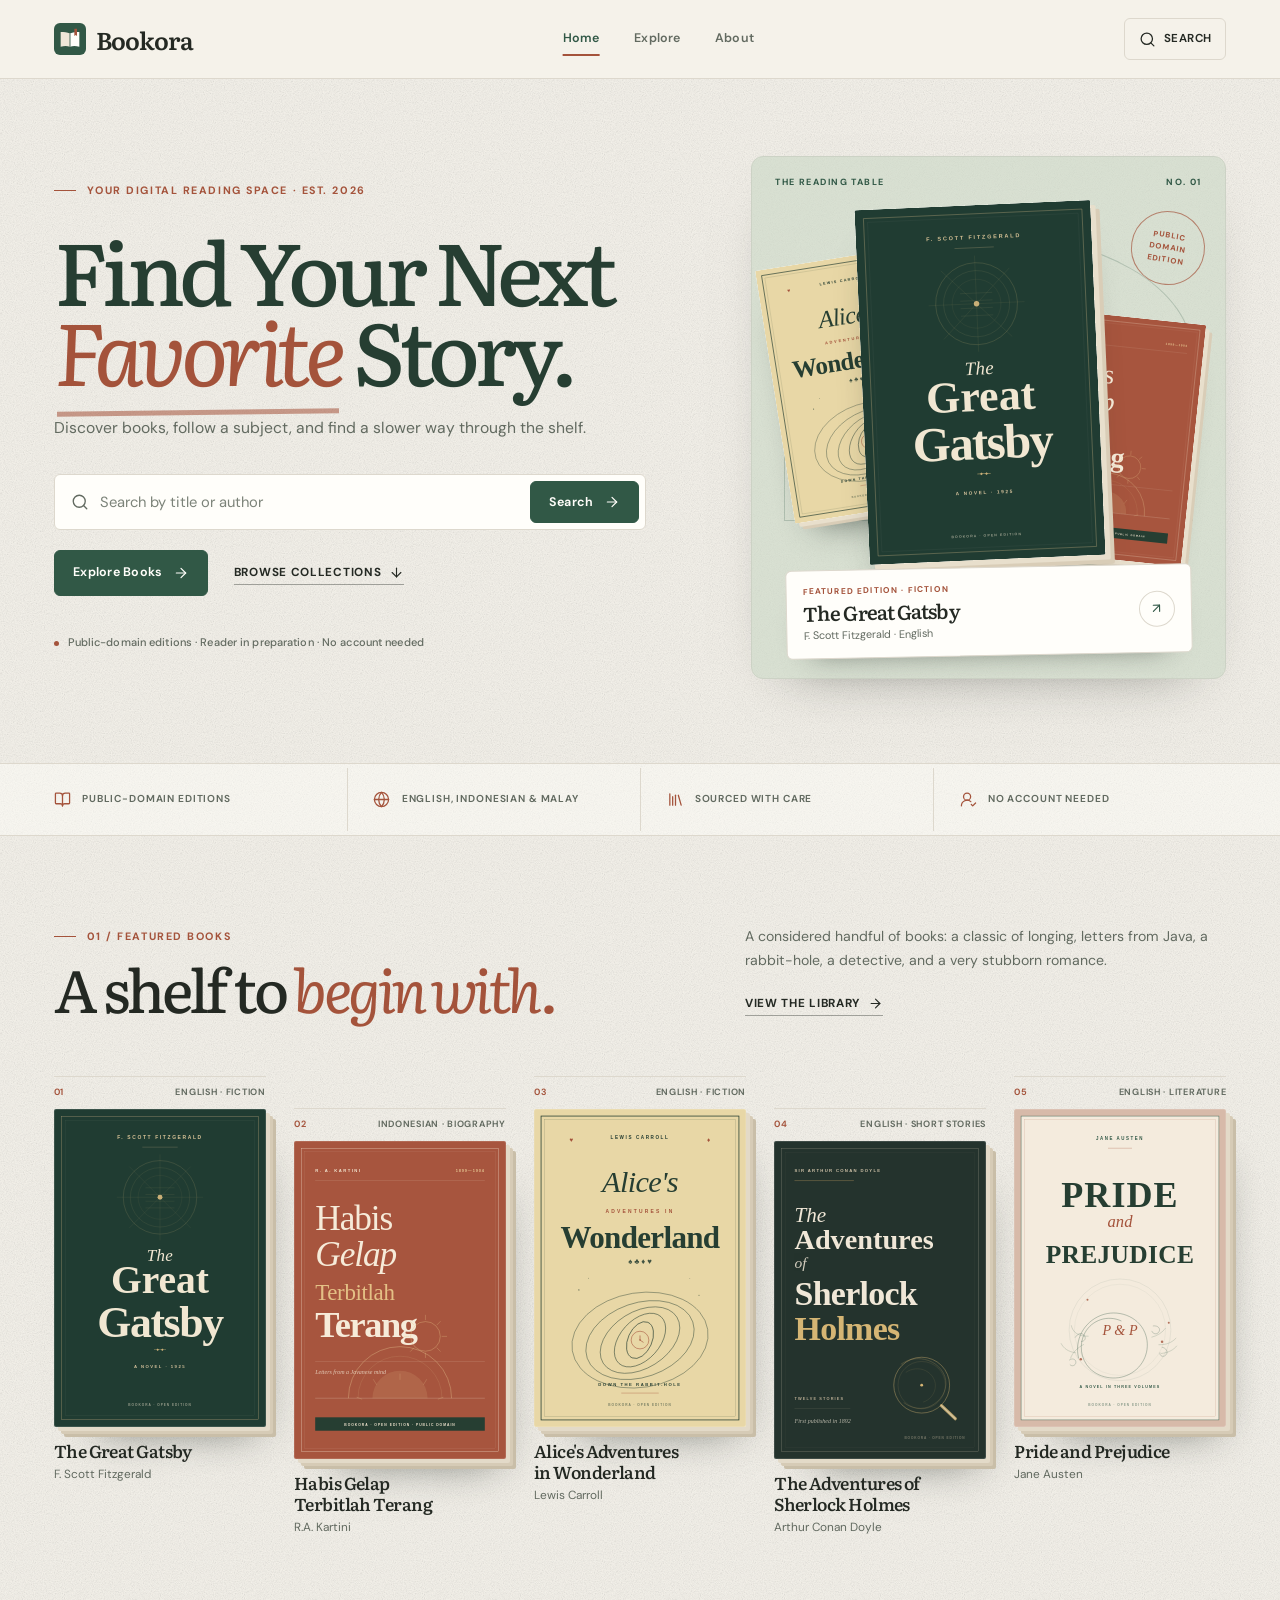
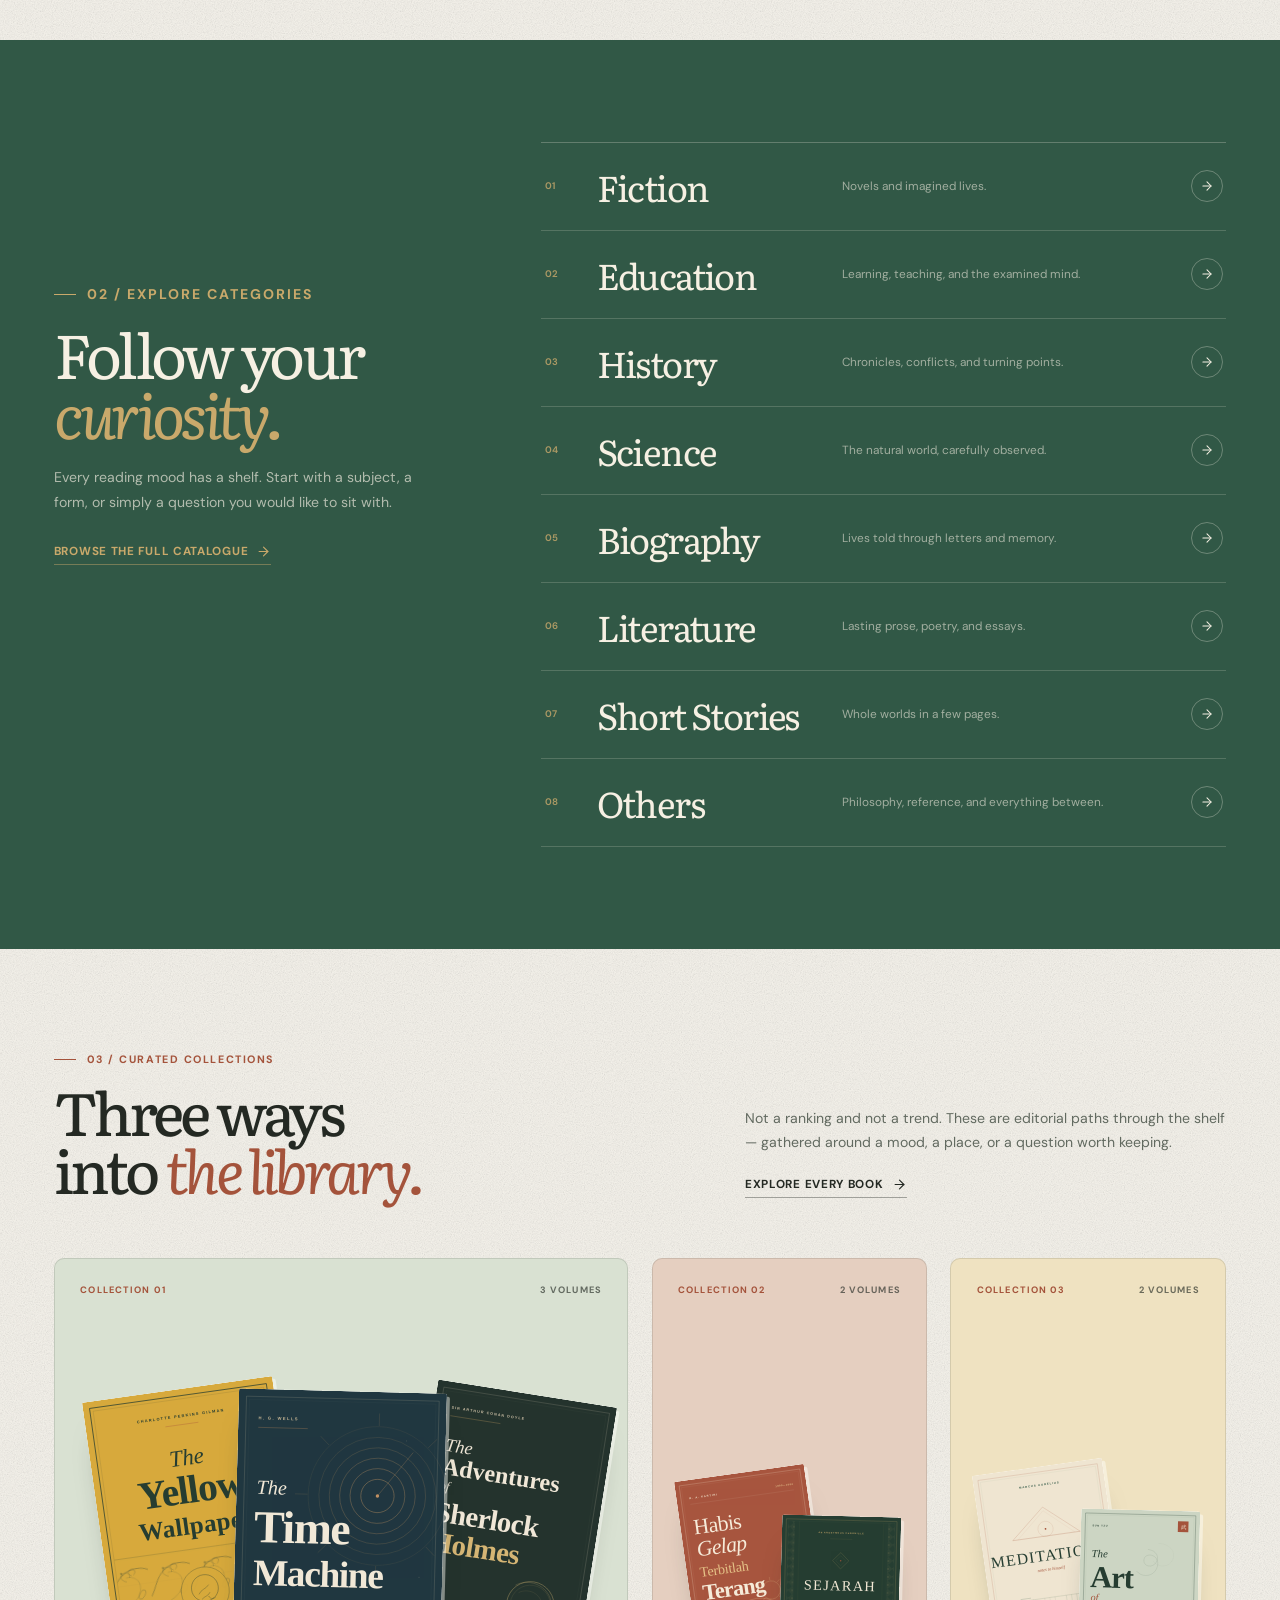
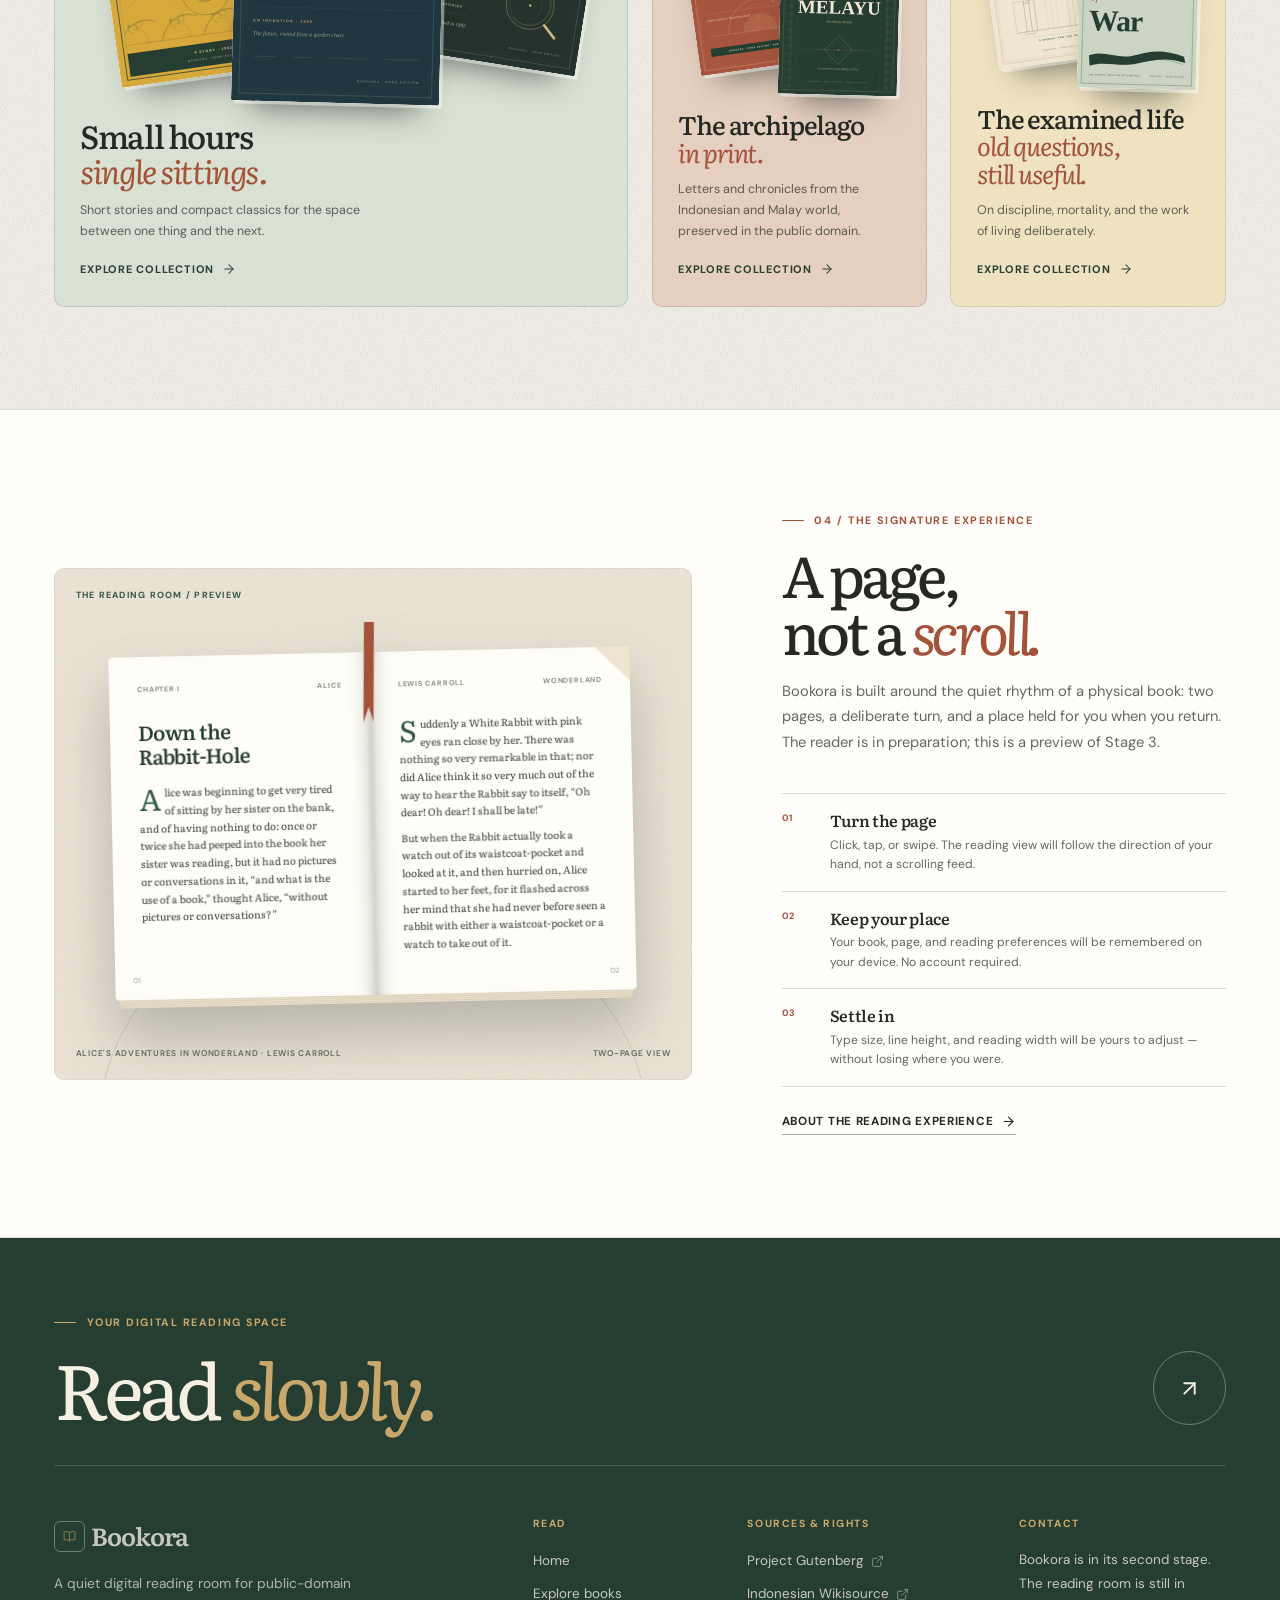
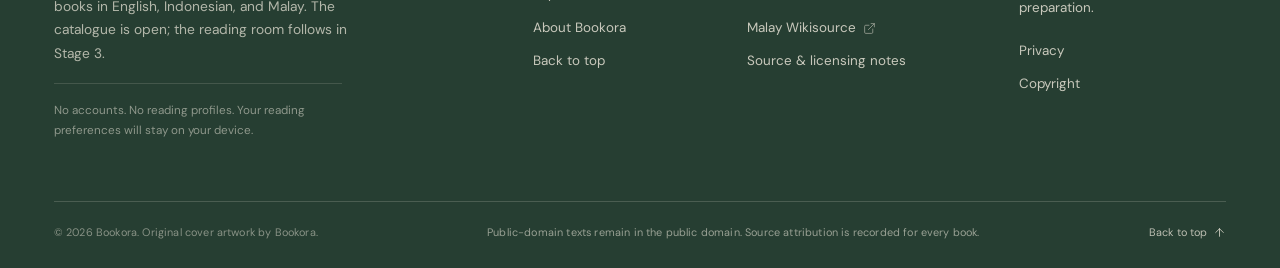
==== commit 45a98aeb: "feat: complete Bookora stage 2 catalogue" ====
--- a/index.html
+++ b/index.html
@@ -110,7 +110,7 @@
         </button>
       </div>
       <h2 id="search-dialog-title">Search the library.</h2>
-      <p class="search-dialog__intro">Look for a title or an author. Bookora will bring together every edition in the catalogue.</p>
+      <p class="search-dialog__intro">Look for a title, an author, or a translator. Bookora will bring together every matching edition in the catalogue.</p>
       <form class="search-form search-dialog__form" action="explore.html" method="get" role="search">
         <label class="sr-only" for="dialog-search-input">Search by title or author</label>
         <svg class="icon search-form__icon" aria-hidden="true"><use href="#icon-search"></use></svg>
@@ -175,7 +175,7 @@
         <div class="hero__content">
           <p class="eyebrow hero__eyebrow">Your digital reading space · Est. 2026</p>
           <h1 class="hero__title" id="hero-title">Find Your Next<br><em>Favorite</em> Story.</h1>
-          <p class="hero__lede">Discover books, explore new ideas, and enjoy reading in your own space.</p>
+          <p class="hero__lede">Discover books, follow a subject, and find a slower way through the shelf.</p>
 
           <form class="search-form hero__search" action="explore.html" method="get" role="search">
             <label class="sr-only" for="hero-search-input">Search by title or author</label>
@@ -198,7 +198,7 @@
             </a>
           </div>
 
-          <p class="hero__note">Public-domain editions · Read in your browser · No account needed</p>
+          <p class="hero__note">Public-domain editions · Reader in preparation · No account needed</p>
         </div>
 
         <figure class="hero-display" aria-labelledby="hero-display-caption">
@@ -276,7 +276,7 @@
         <div class="featured__shelf">
           <div class="book-list" data-featured-books></div>
           <noscript>
-            <p class="featured__noscript">Enable JavaScript to see the featured shelf. You can still explore the full library from the navigation.</p>
+            <p class="featured__noscript">Enable JavaScript to see the featured shelf. This stage renders the catalogue in the browser.</p>
           </noscript>
         </div>
       </div>
@@ -406,27 +406,27 @@
         <div class="experience__copy">
           <p class="eyebrow">04 / The signature experience</p>
           <h2 id="experience-title">A page,<br>not a <em>scroll.</em></h2>
-          <p class="experience__lede">Bookora is built around the quiet rhythm of a physical book. Two pages, a deliberate turn, and a place held for you when you return.</p>
+          <p class="experience__lede">Bookora is built around the quiet rhythm of a physical book: two pages, a deliberate turn, and a place held for you when you return. The reader is in preparation; this is a preview of Stage 3.</p>
           <div class="experience__features">
             <div class="experience-feature">
               <span class="experience-feature__number" aria-hidden="true">01</span>
               <div>
                 <h3>Turn the page</h3>
-                <p>Click, tap, or swipe. The reading view follows the direction of your hand, not a scrolling feed.</p>
+                <p>Click, tap, or swipe. The reading view will follow the direction of your hand, not a scrolling feed.</p>
               </div>
             </div>
             <div class="experience-feature">
               <span class="experience-feature__number" aria-hidden="true">02</span>
               <div>
                 <h3>Keep your place</h3>
-                <p>Your book, page, and reading preferences are remembered on your device. No account required.</p>
+                <p>Your book, page, and reading preferences will be remembered on your device. No account required.</p>
               </div>
             </div>
             <div class="experience-feature">
               <span class="experience-feature__number" aria-hidden="true">03</span>
               <div>
                 <h3>Settle in</h3>
-                <p>Adjust type size, line height, and reading width without losing where you were.</p>
+                <p>Type size, line height, and reading width will be yours to adjust — without losing where you were.</p>
               </div>
             </div>
           </div>
@@ -459,7 +459,7 @@
             </span>
             <span class="footer-brand__wordmark">Bookora</span>
           </a>
-          <p class="footer-about">A quiet digital reading room for public-domain books in English, Indonesian, and Malay. Discover, read, and return to your page — all in the browser.</p>
+          <p class="footer-about">A quiet digital reading room for public-domain books in English, Indonesian, and Malay. The catalogue is open; the reading room follows in Stage 3.</p>
           <p class="footer-privacy">No accounts. No reading profiles. Your reading preferences will stay on your device.</p>
         </div>
 
@@ -504,8 +504,8 @@
         <div class="footer-column">
           <h3>Contact</h3>
           <p class="footer-contact">
-            Bookora is in its first stage.<br>
-            No public contact channel yet.
+            Bookora is in its second stage.<br>
+            The reading room is still in preparation.
           </p>
           <ul>
             <li><a href="about.html#privacy">Privacy</a></li>
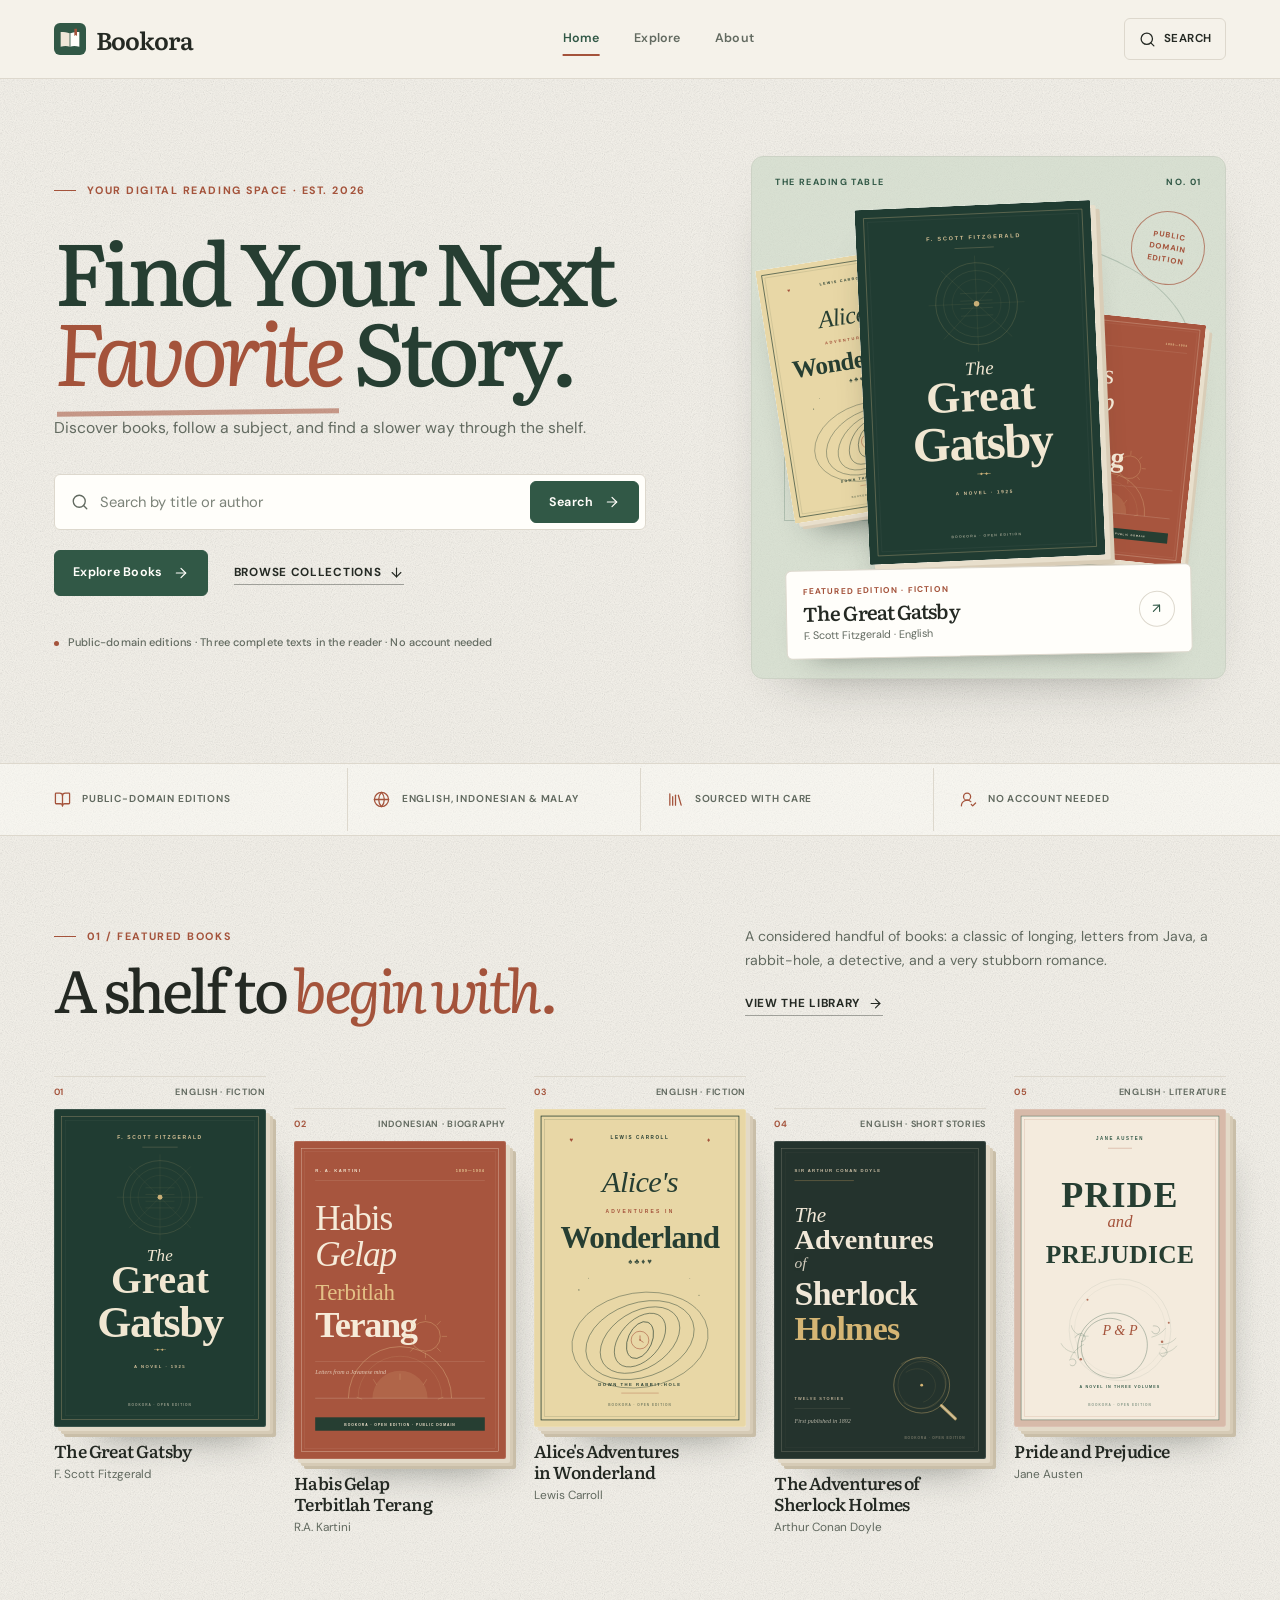
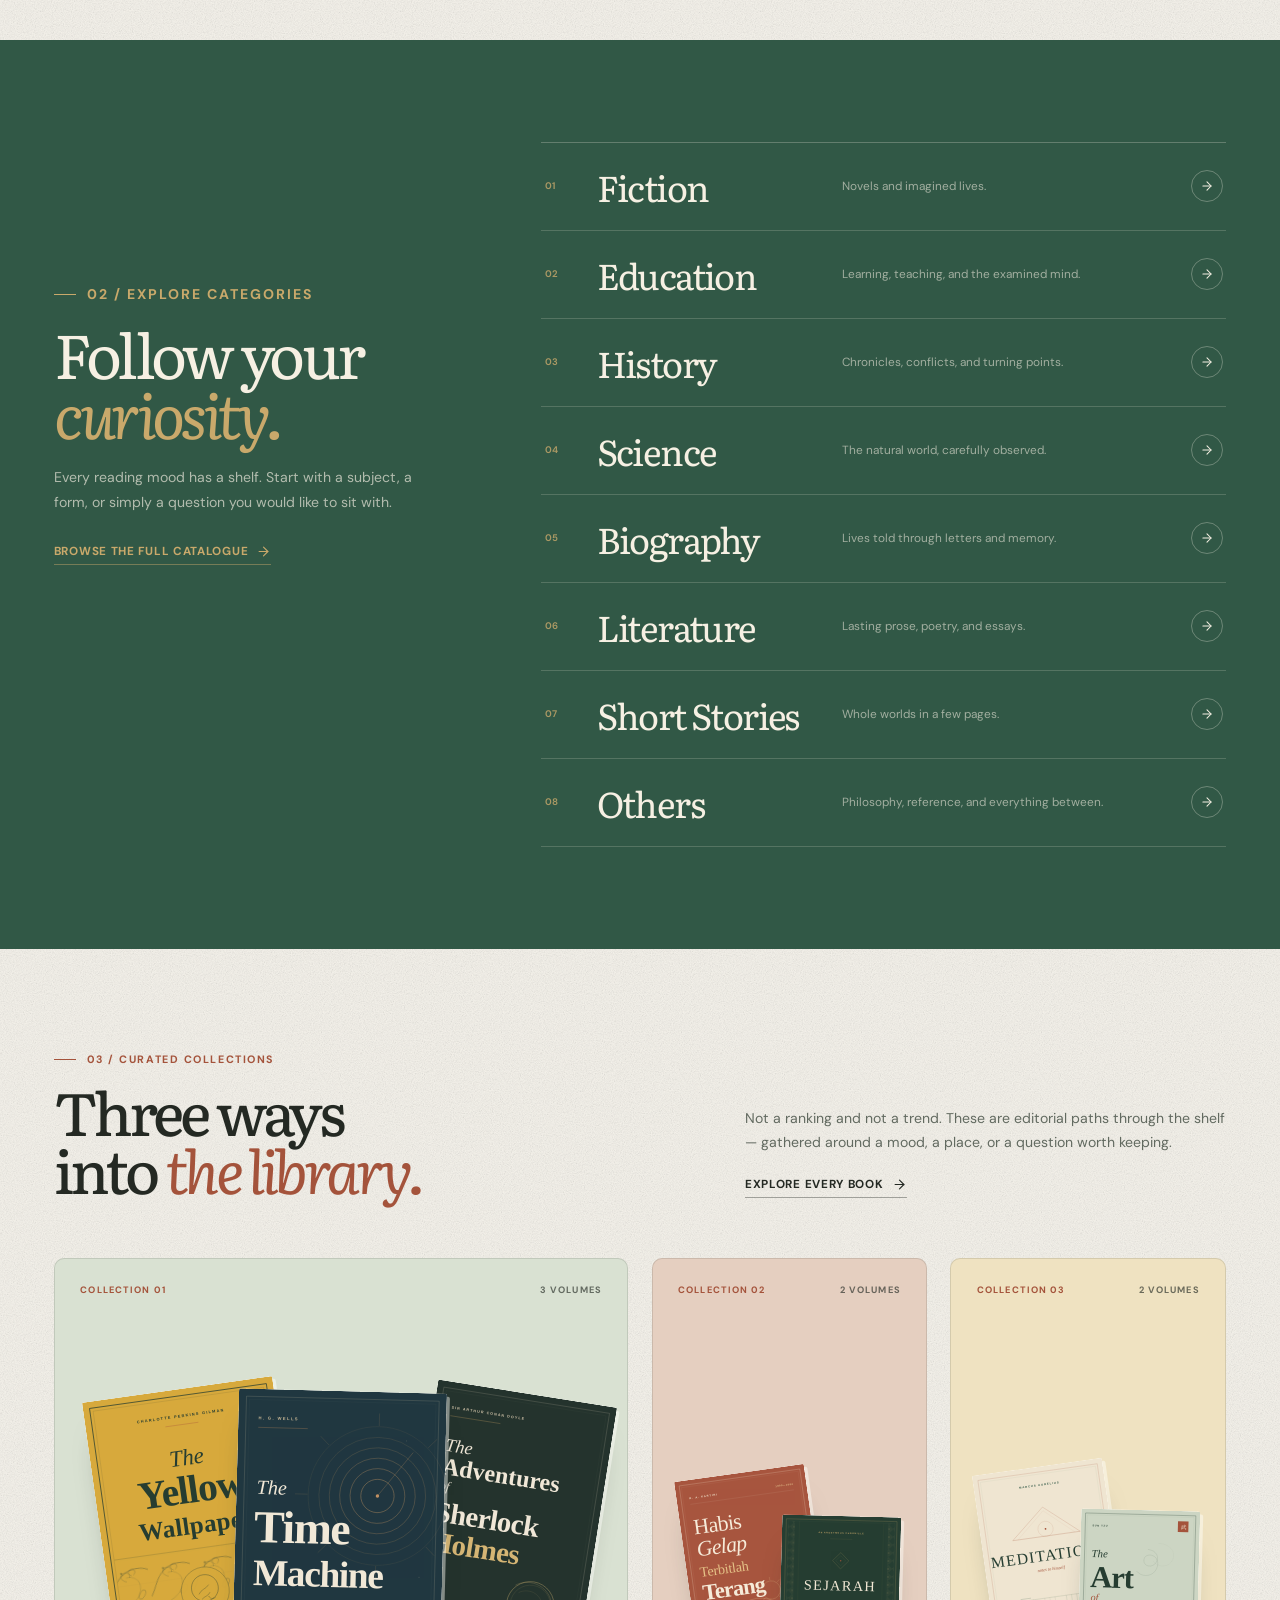
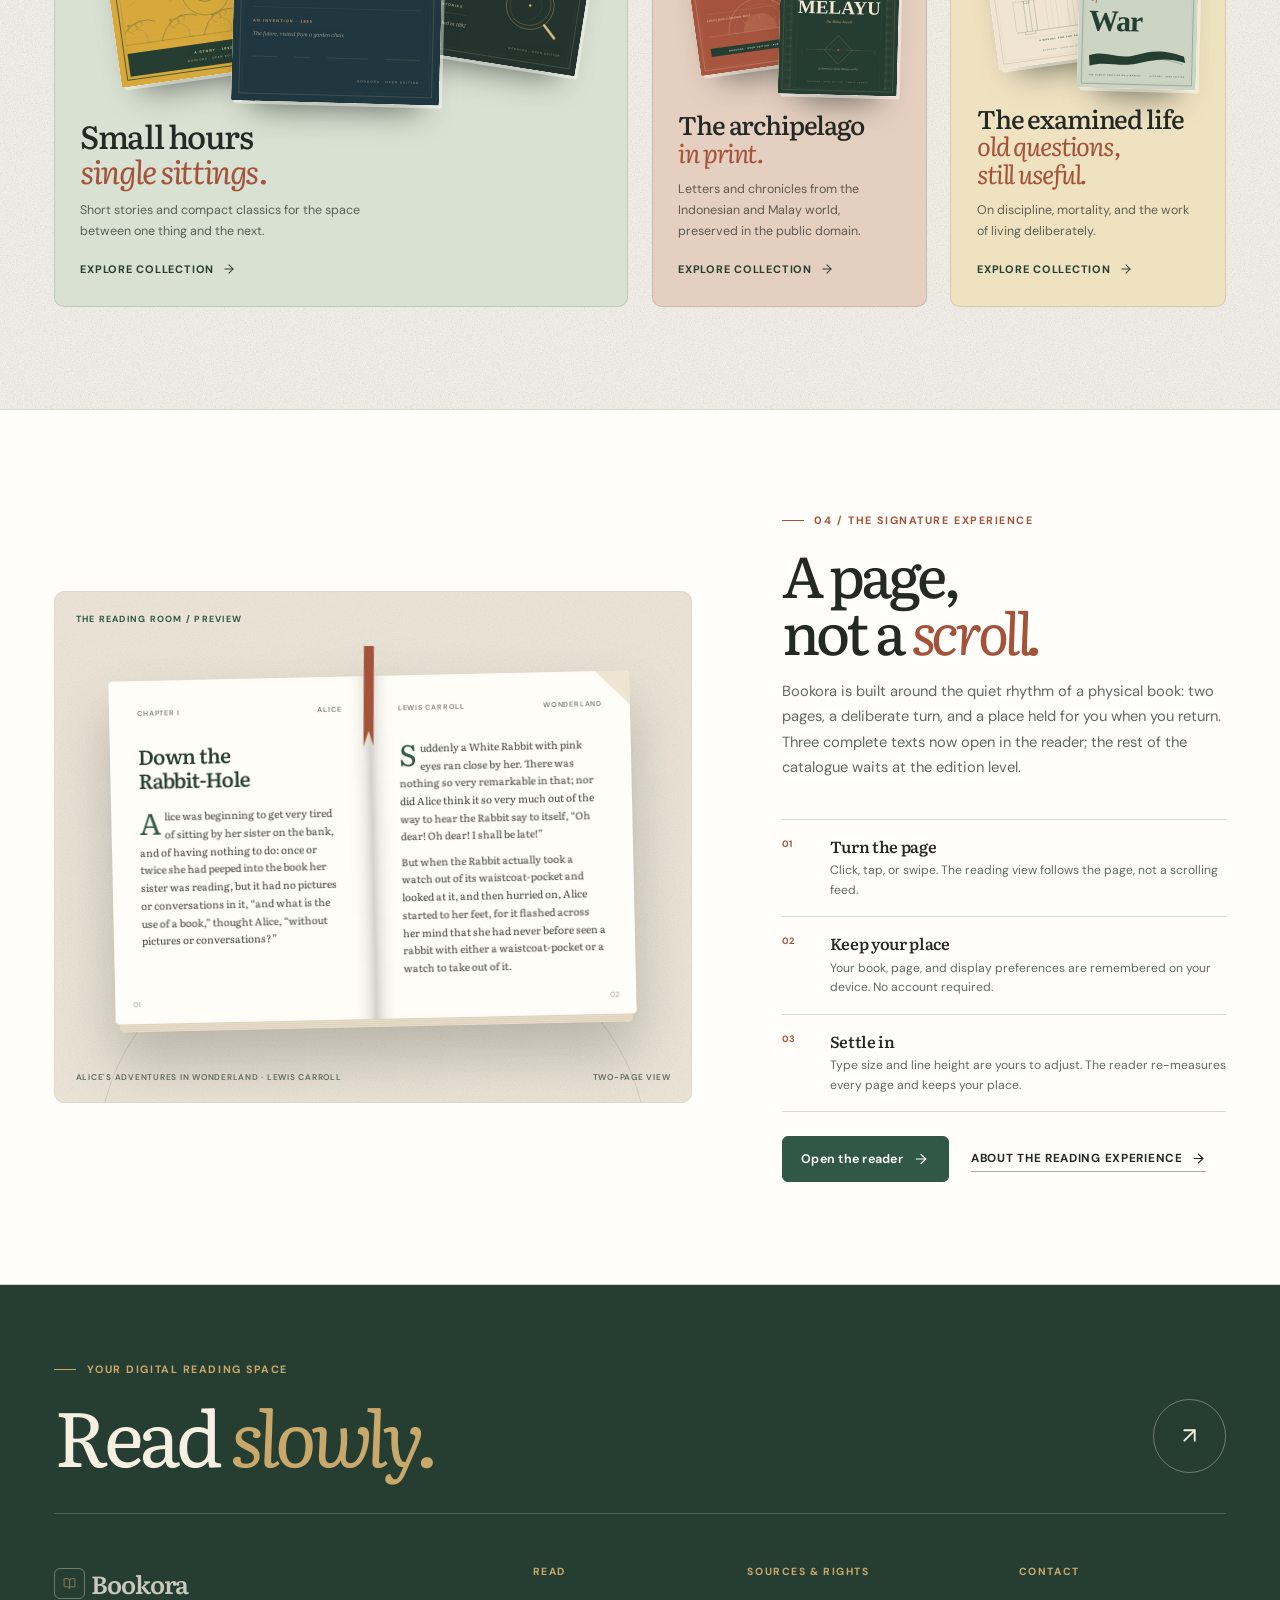
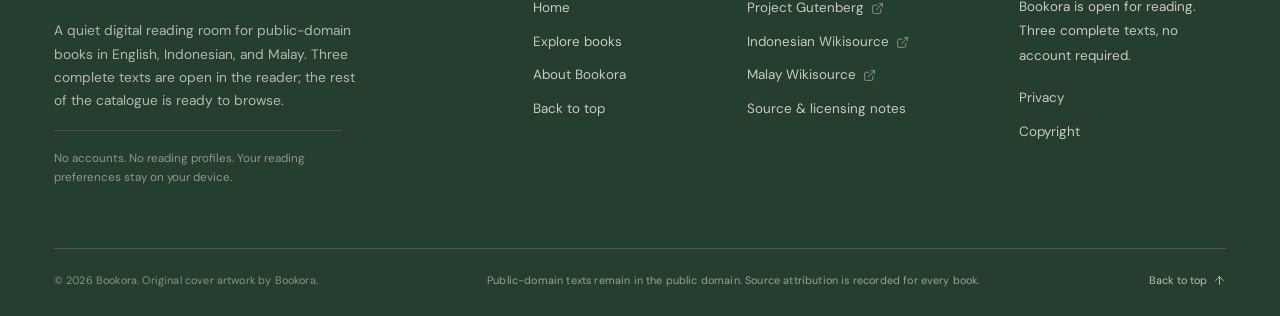
==== commit 41920cdb: "Stage 3: live in-browser reader for three bundled public-domain texts" ====
--- a/index.html
+++ b/index.html
@@ -198,7 +198,7 @@
             </a>
           </div>
 
-          <p class="hero__note">Public-domain editions · Reader in preparation · No account needed</p>
+          <p class="hero__note">Public-domain editions · Three complete texts in the reader · No account needed</p>
         </div>
 
         <figure class="hero-display" aria-labelledby="hero-display-caption">
@@ -276,7 +276,7 @@
         <div class="featured__shelf">
           <div class="book-list" data-featured-books></div>
           <noscript>
-            <p class="featured__noscript">Enable JavaScript to see the featured shelf. This stage renders the catalogue in the browser.</p>
+            <p class="featured__noscript">Enable JavaScript to see the featured shelf. The catalogue is rendered in the browser.</p>
           </noscript>
         </div>
       </div>
@@ -406,34 +406,40 @@
         <div class="experience__copy">
           <p class="eyebrow">04 / The signature experience</p>
           <h2 id="experience-title">A page,<br>not a <em>scroll.</em></h2>
-          <p class="experience__lede">Bookora is built around the quiet rhythm of a physical book: two pages, a deliberate turn, and a place held for you when you return. The reader is in preparation; this is a preview of Stage 3.</p>
+          <p class="experience__lede">Bookora is built around the quiet rhythm of a physical book: two pages, a deliberate turn, and a place held for you when you return. Three complete texts now open in the reader; the rest of the catalogue waits at the edition level.</p>
           <div class="experience__features">
             <div class="experience-feature">
               <span class="experience-feature__number" aria-hidden="true">01</span>
               <div>
                 <h3>Turn the page</h3>
-                <p>Click, tap, or swipe. The reading view will follow the direction of your hand, not a scrolling feed.</p>
+                <p>Click, tap, or swipe. The reading view follows the page, not a scrolling feed.</p>
               </div>
             </div>
             <div class="experience-feature">
               <span class="experience-feature__number" aria-hidden="true">02</span>
               <div>
                 <h3>Keep your place</h3>
-                <p>Your book, page, and reading preferences will be remembered on your device. No account required.</p>
+                <p>Your book, page, and display preferences are remembered on your device. No account required.</p>
               </div>
             </div>
             <div class="experience-feature">
               <span class="experience-feature__number" aria-hidden="true">03</span>
               <div>
                 <h3>Settle in</h3>
-                <p>Type size, line height, and reading width will be yours to adjust — without losing where you were.</p>
+                <p>Type size and line height are yours to adjust. The reader re-measures every page and keeps your place.</p>
               </div>
             </div>
           </div>
-          <a class="text-link" href="about.html">
-            About the reading experience
-            <svg class="icon icon--forward" aria-hidden="true"><use href="#icon-arrow-right"></use></svg>
-          </a>
+          <div class="experience__actions">
+            <a class="button button--primary" href="reader.html?book=alice-wonderland">
+              Open the reader
+              <svg class="icon icon--forward" aria-hidden="true"><use href="#icon-arrow-right"></use></svg>
+            </a>
+            <a class="text-link" href="about.html">
+              About the reading experience
+              <svg class="icon icon--forward" aria-hidden="true"><use href="#icon-arrow-right"></use></svg>
+            </a>
+          </div>
         </div>
       </div>
     </section>
@@ -459,8 +465,8 @@
             </span>
             <span class="footer-brand__wordmark">Bookora</span>
           </a>
-          <p class="footer-about">A quiet digital reading room for public-domain books in English, Indonesian, and Malay. The catalogue is open; the reading room follows in Stage 3.</p>
-          <p class="footer-privacy">No accounts. No reading profiles. Your reading preferences will stay on your device.</p>
+          <p class="footer-about">A quiet digital reading room for public-domain books in English, Indonesian, and Malay. Three complete texts are open in the reader; the rest of the catalogue is ready to browse.</p>
+          <p class="footer-privacy">No accounts. No reading profiles. Your reading preferences stay on your device.</p>
         </div>
 
         <div class="footer-column">
@@ -504,8 +510,8 @@
         <div class="footer-column">
           <h3>Contact</h3>
           <p class="footer-contact">
-            Bookora is in its second stage.<br>
-            The reading room is still in preparation.
+            Bookora is open for reading.<br>
+            Three complete texts, no account required.
           </p>
           <ul>
             <li><a href="about.html#privacy">Privacy</a></li>
--- a/css/home.css
+++ b/css/home.css
@@ -1222,8 +1222,20 @@
   line-height: 1.6;
 }
 
+.experience__actions {
+  display: flex;
+  flex-wrap: wrap;
+  align-items: center;
+  gap: 0.9rem 1.4rem;
+  margin-top: 1.5rem;
+}
+
 .experience__copy .text-link {
   margin-top: 1.4rem;
+}
+
+.experience__actions .text-link {
+  margin-top: 0;
 }
 
 /* Home responsive --------------------------------------------------------- */
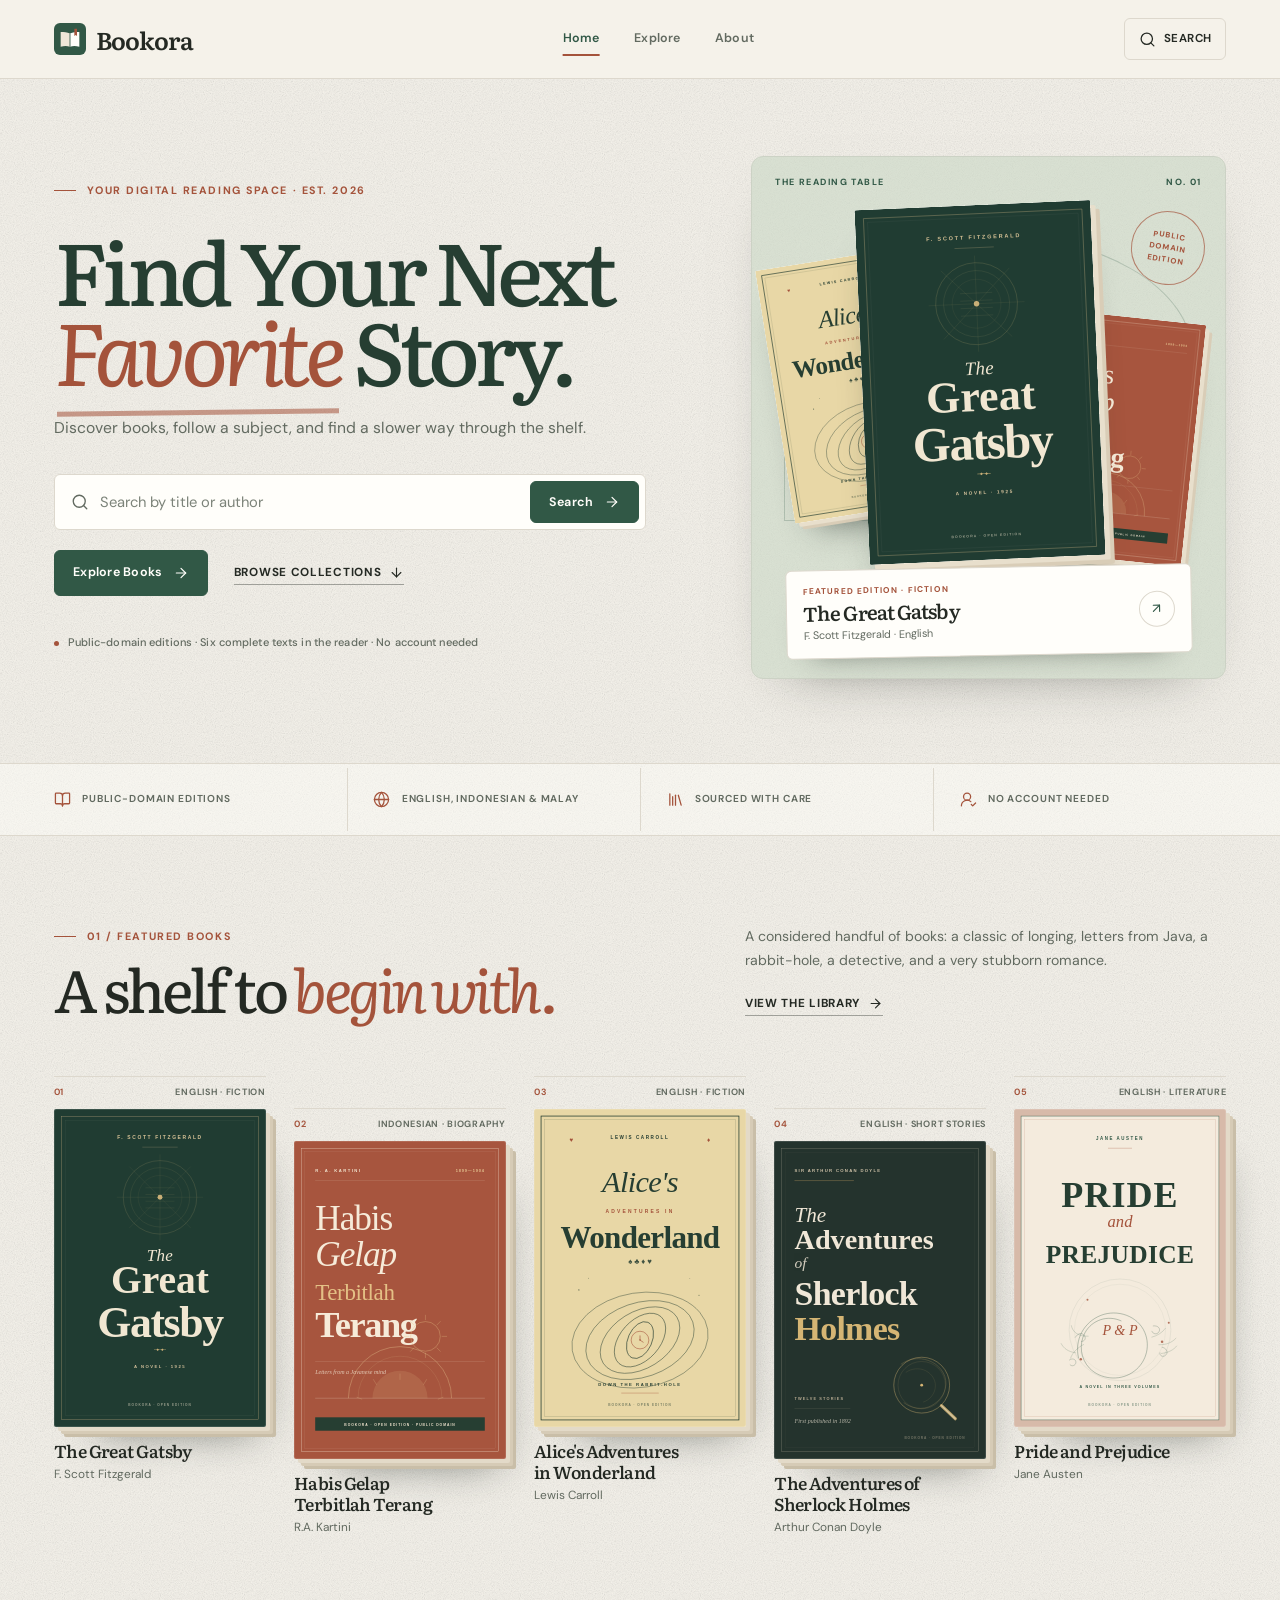
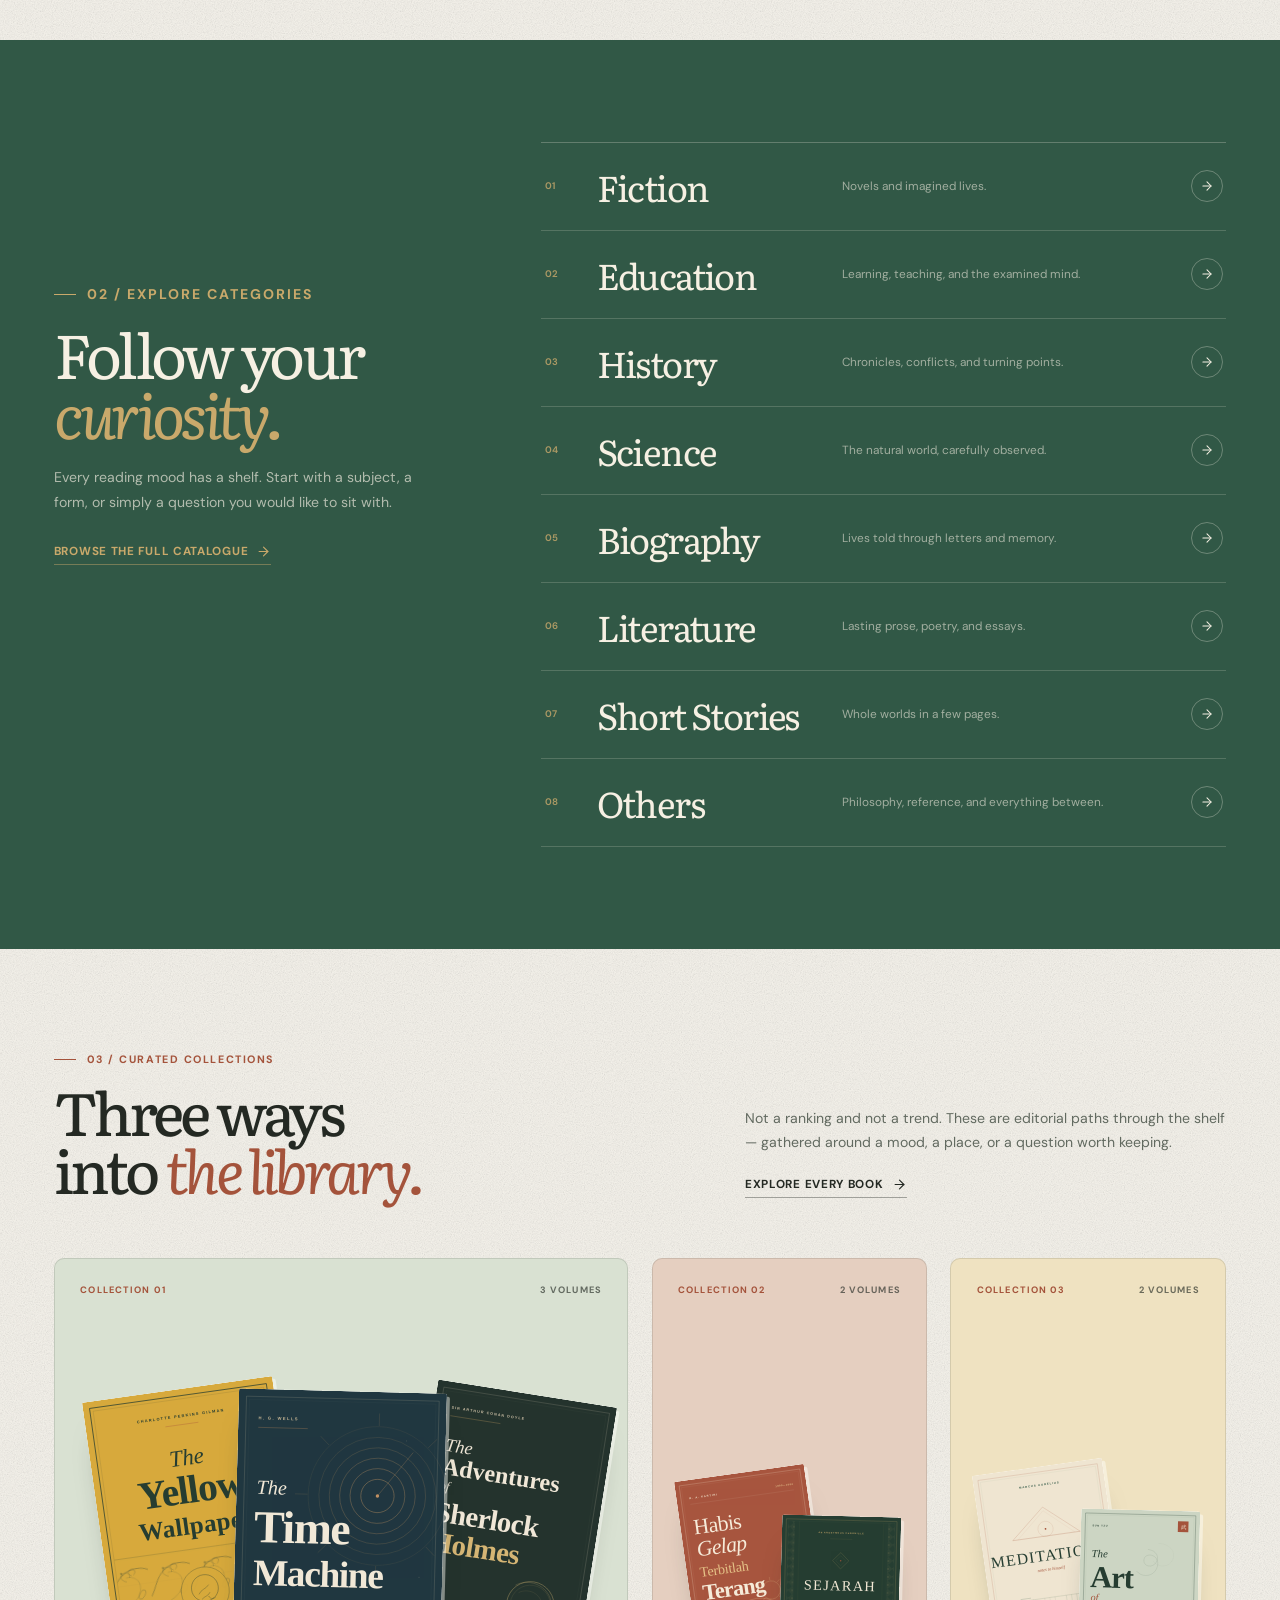
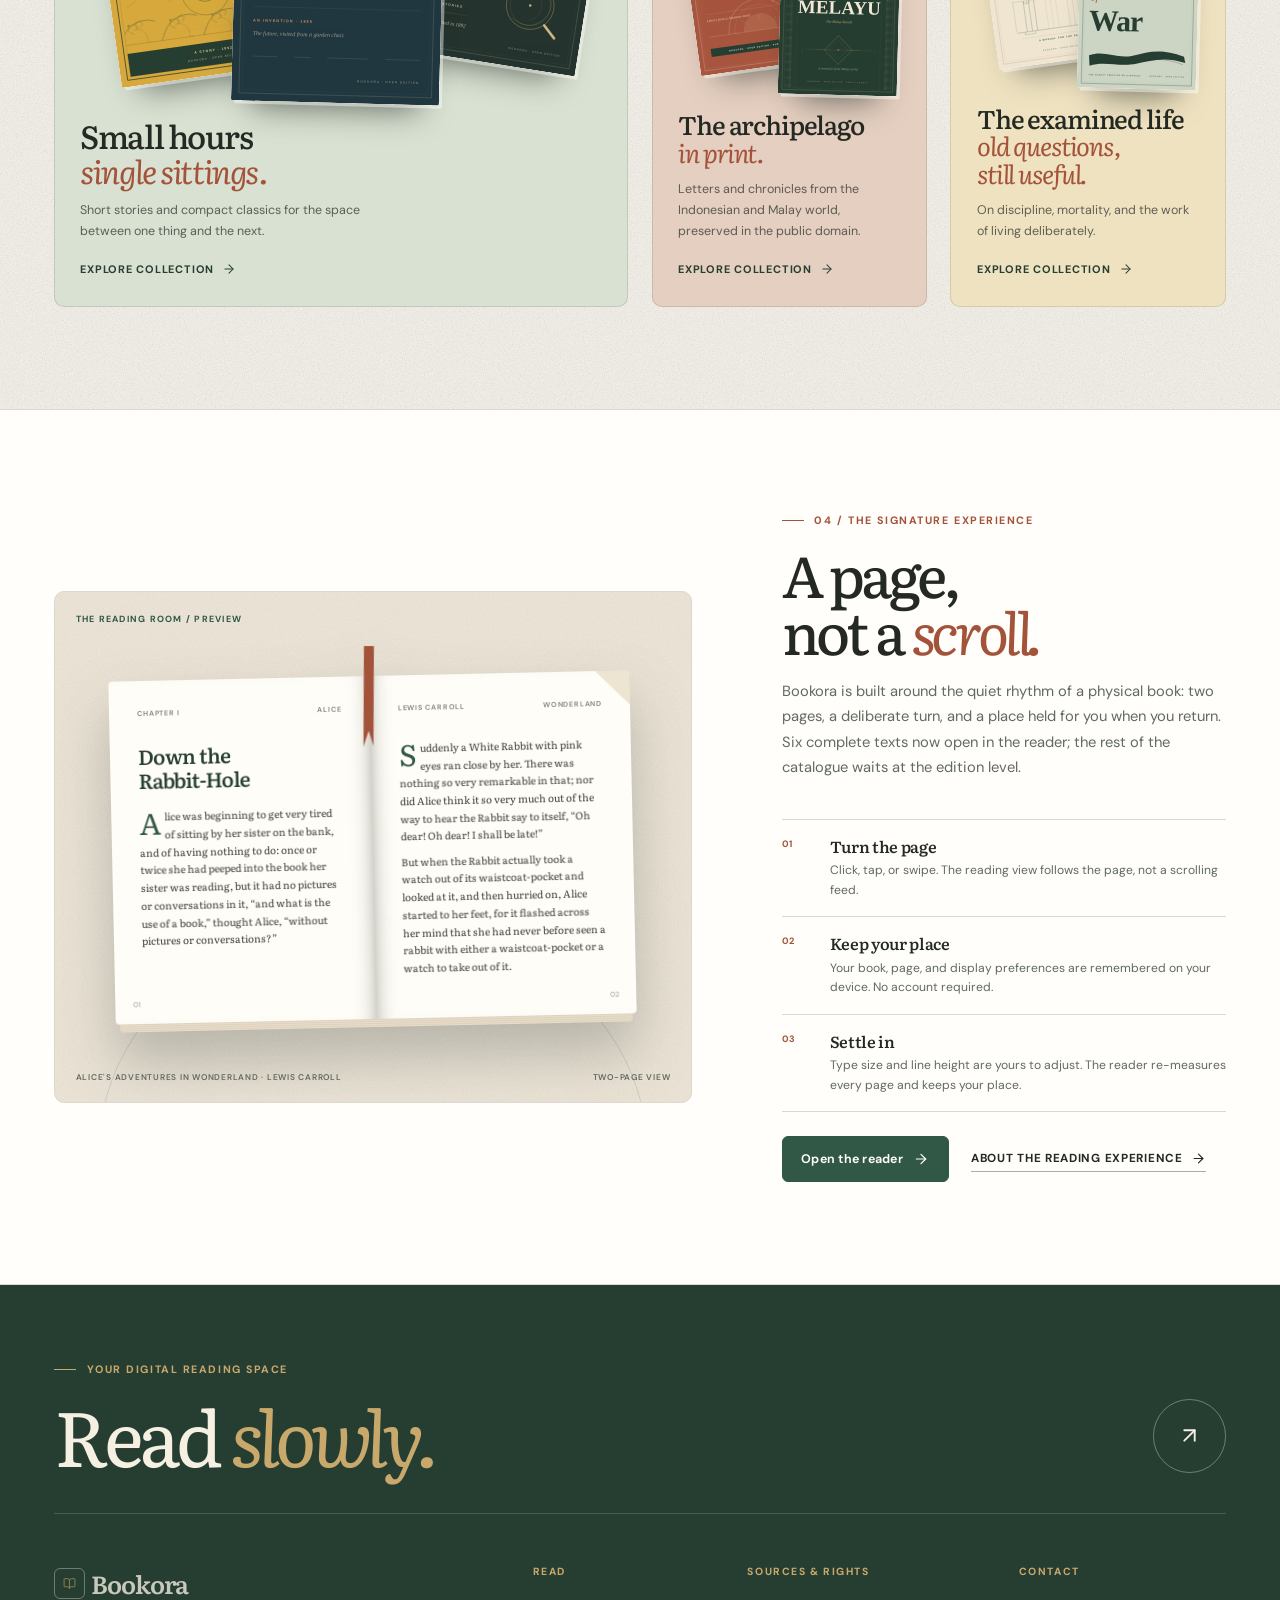
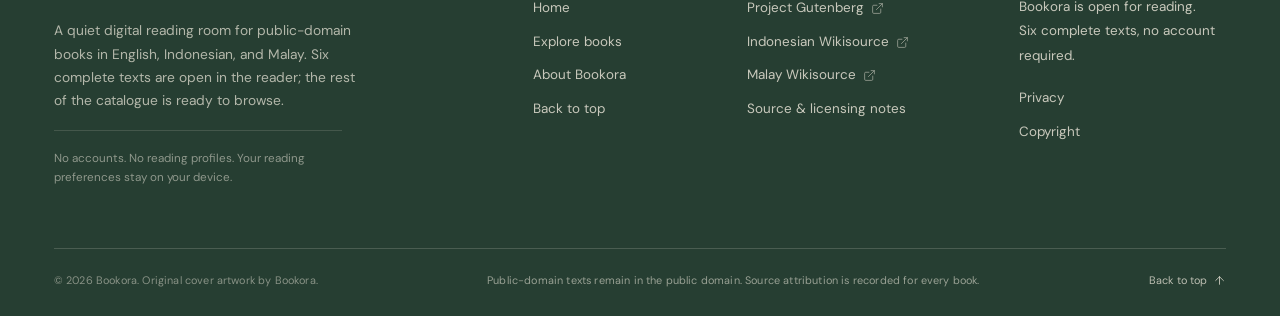
==== commit 8b3c2052: "Stage 4a: add The Great Gatsby, Sherlock Holmes, Montessori Method to the reader" ====
--- a/index.html
+++ b/index.html
@@ -198,7 +198,7 @@
             </a>
           </div>
 
-          <p class="hero__note">Public-domain editions · Three complete texts in the reader · No account needed</p>
+          <p class="hero__note">Public-domain editions · Six complete texts in the reader · No account needed</p>
         </div>
 
         <figure class="hero-display" aria-labelledby="hero-display-caption">
@@ -406,7 +406,7 @@
         <div class="experience__copy">
           <p class="eyebrow">04 / The signature experience</p>
           <h2 id="experience-title">A page,<br>not a <em>scroll.</em></h2>
-          <p class="experience__lede">Bookora is built around the quiet rhythm of a physical book: two pages, a deliberate turn, and a place held for you when you return. Three complete texts now open in the reader; the rest of the catalogue waits at the edition level.</p>
+          <p class="experience__lede">Bookora is built around the quiet rhythm of a physical book: two pages, a deliberate turn, and a place held for you when you return. Six complete texts now open in the reader; the rest of the catalogue waits at the edition level.</p>
           <div class="experience__features">
             <div class="experience-feature">
               <span class="experience-feature__number" aria-hidden="true">01</span>
@@ -465,7 +465,7 @@
             </span>
             <span class="footer-brand__wordmark">Bookora</span>
           </a>
-          <p class="footer-about">A quiet digital reading room for public-domain books in English, Indonesian, and Malay. Three complete texts are open in the reader; the rest of the catalogue is ready to browse.</p>
+          <p class="footer-about">A quiet digital reading room for public-domain books in English, Indonesian, and Malay. Six complete texts are open in the reader; the rest of the catalogue is ready to browse.</p>
           <p class="footer-privacy">No accounts. No reading profiles. Your reading preferences stay on your device.</p>
         </div>
 
@@ -511,7 +511,7 @@
           <h3>Contact</h3>
           <p class="footer-contact">
             Bookora is open for reading.<br>
-            Three complete texts, no account required.
+            Six complete texts, no account required.
           </p>
           <ul>
             <li><a href="about.html#privacy">Privacy</a></li>
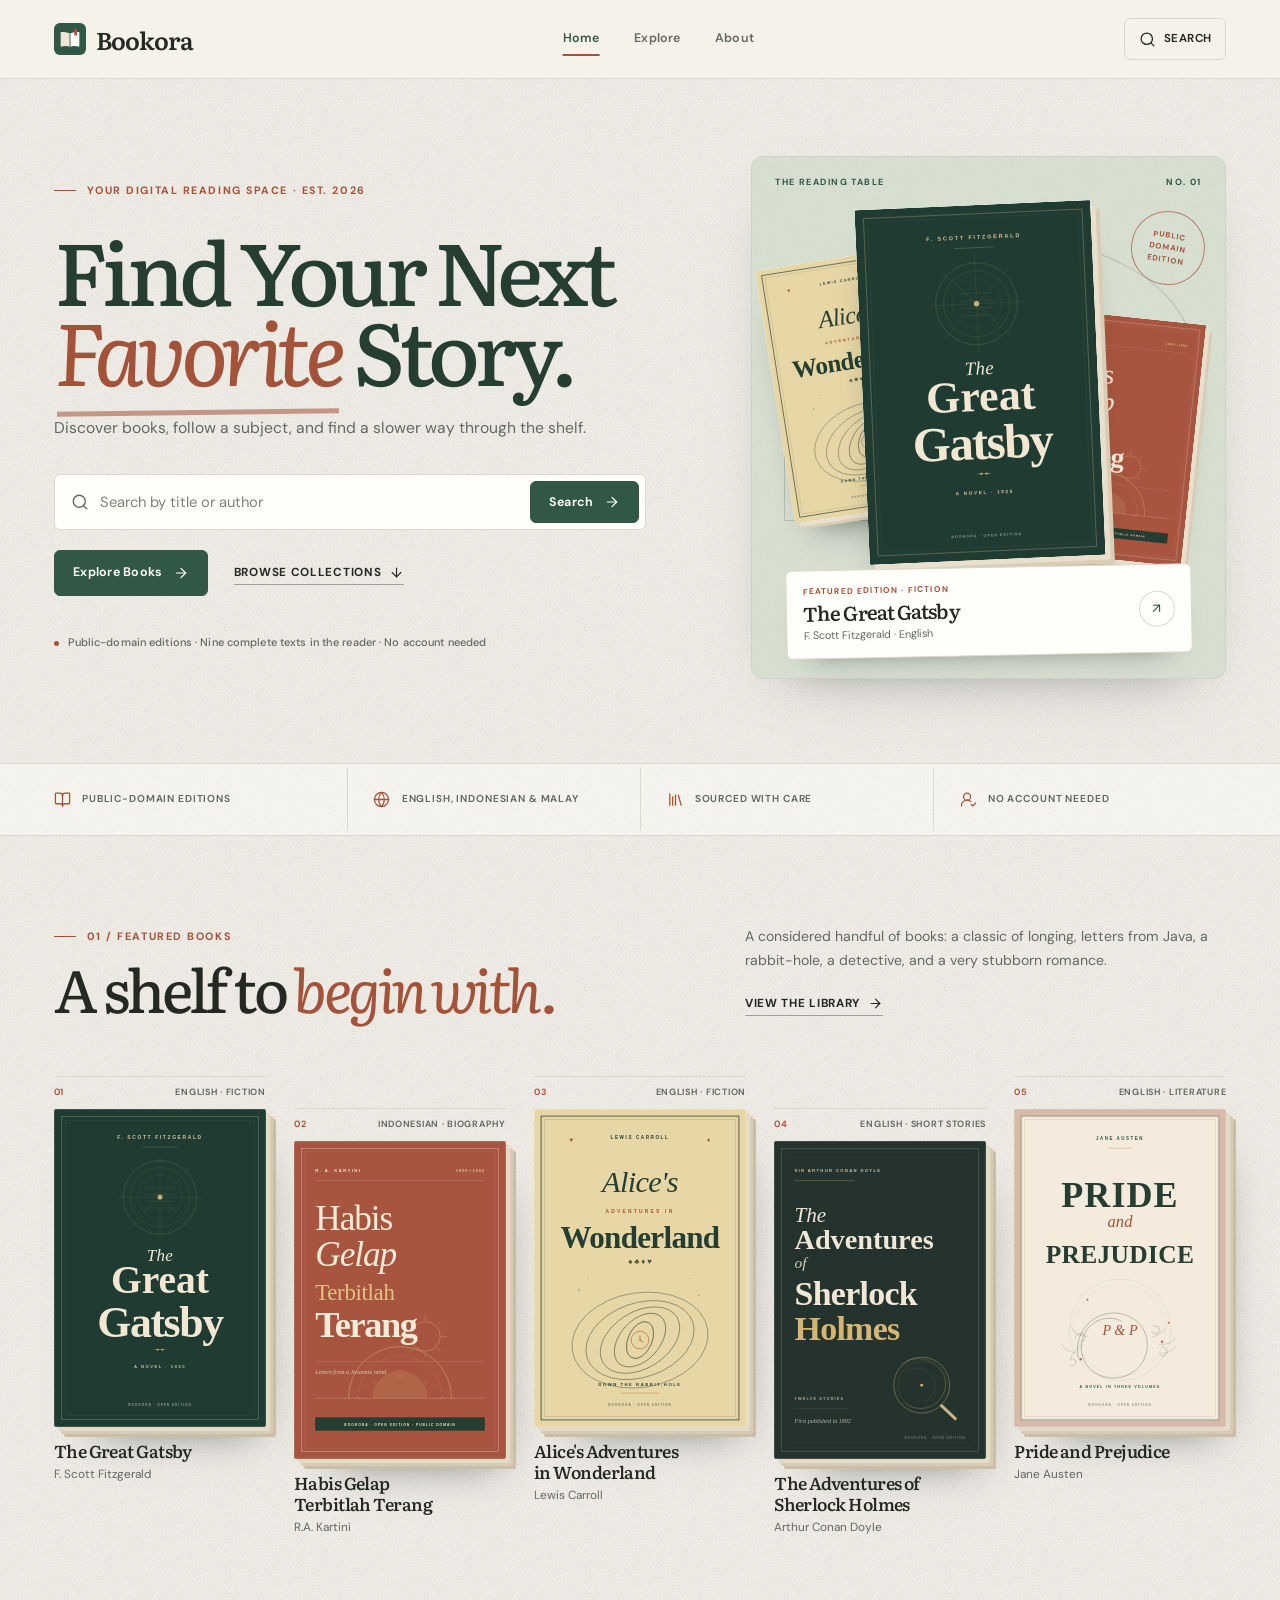
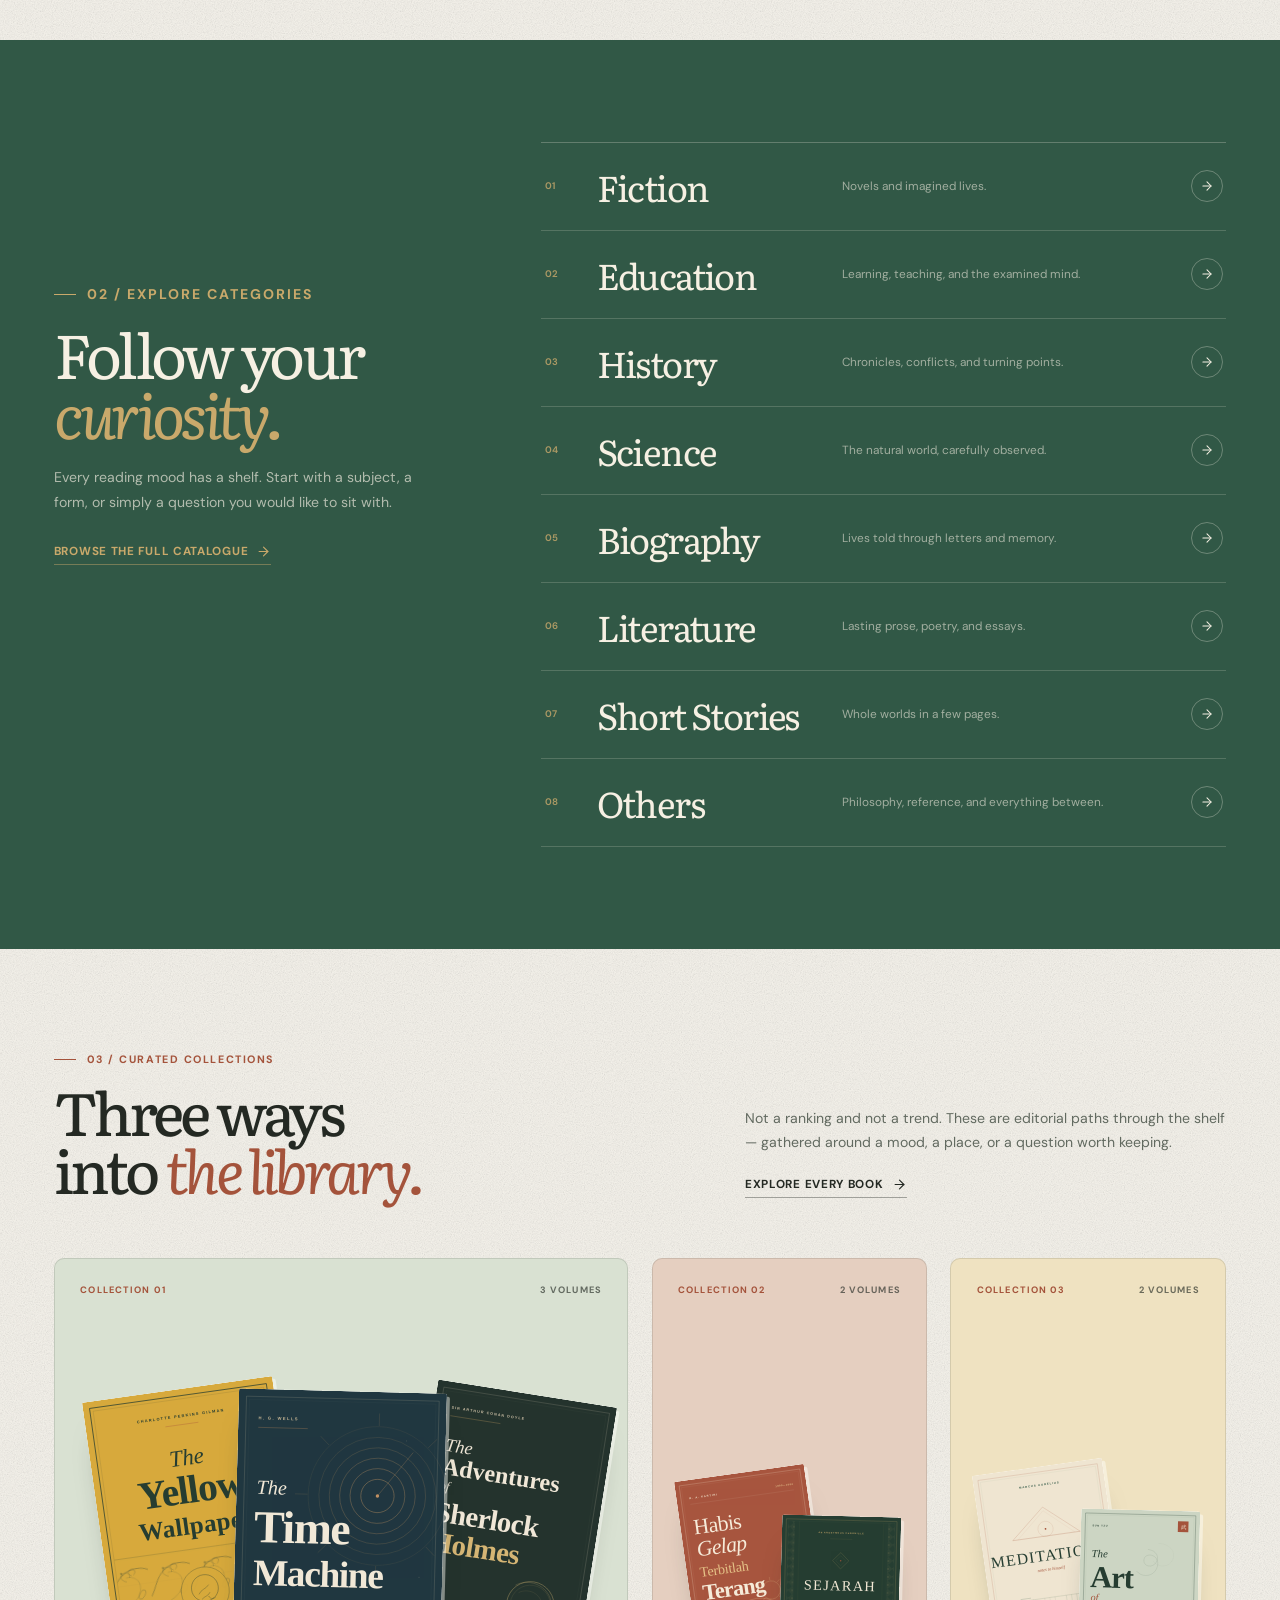
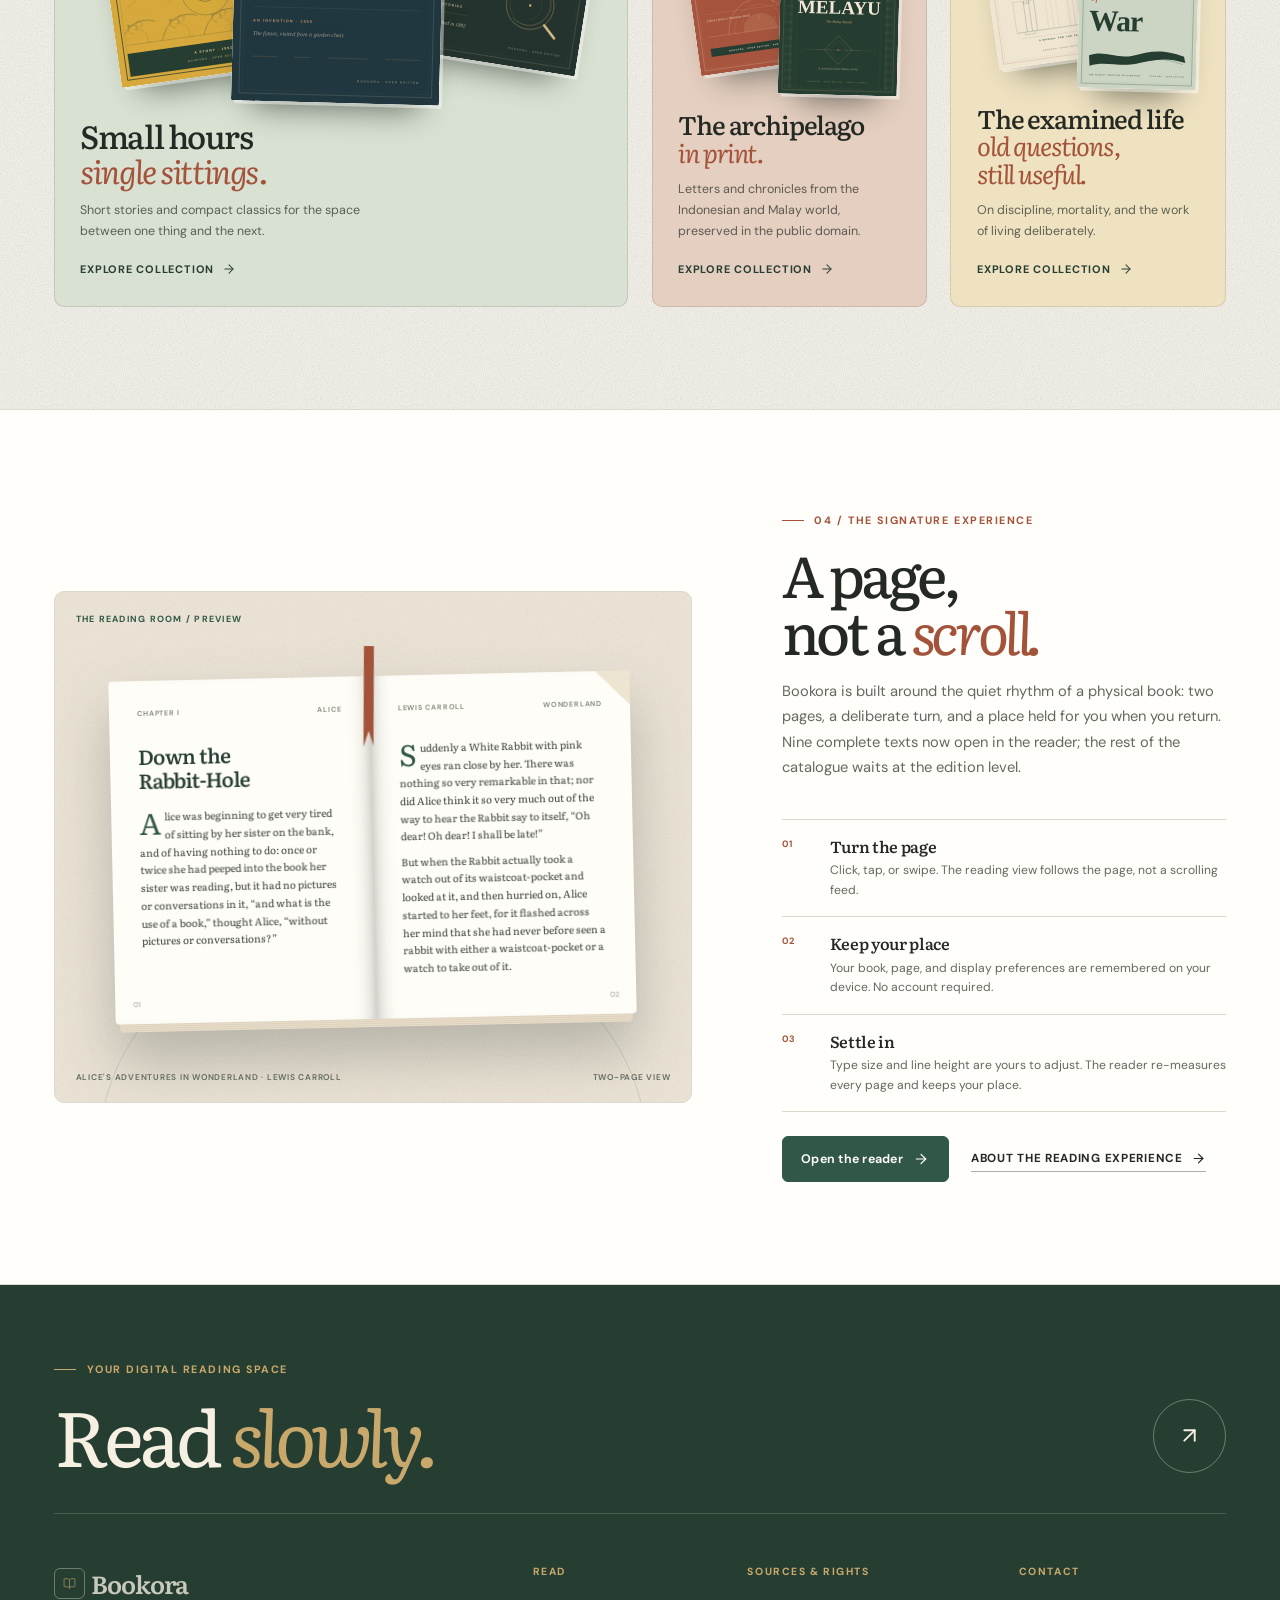
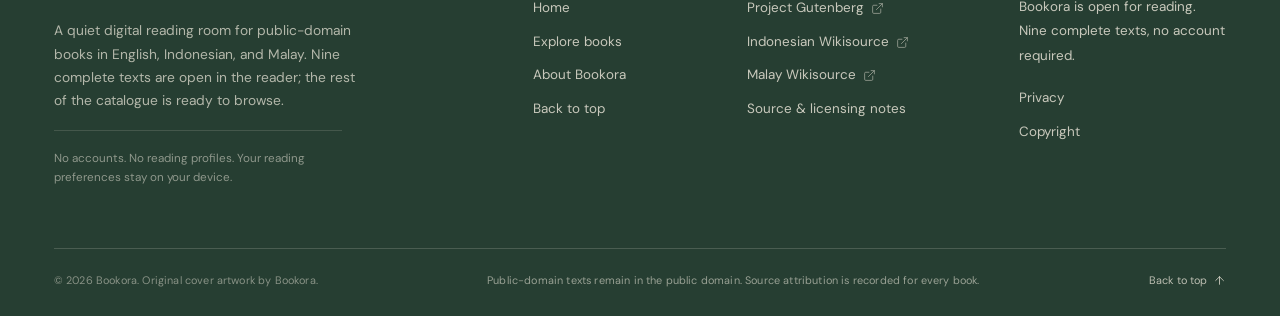
==== commit 6b75113f: "Stage 4c: rebuild reader texts and update edition metadata Rebuild the six Stage 4 reader texts from" ====
--- a/index.html
+++ b/index.html
@@ -198,7 +198,7 @@
             </a>
           </div>
 
-          <p class="hero__note">Public-domain editions · Six complete texts in the reader · No account needed</p>
+          <p class="hero__note">Public-domain editions · Nine complete texts in the reader · No account needed</p>
         </div>
 
         <figure class="hero-display" aria-labelledby="hero-display-caption">
@@ -406,7 +406,7 @@
         <div class="experience__copy">
           <p class="eyebrow">04 / The signature experience</p>
           <h2 id="experience-title">A page,<br>not a <em>scroll.</em></h2>
-          <p class="experience__lede">Bookora is built around the quiet rhythm of a physical book: two pages, a deliberate turn, and a place held for you when you return. Six complete texts now open in the reader; the rest of the catalogue waits at the edition level.</p>
+          <p class="experience__lede">Bookora is built around the quiet rhythm of a physical book: two pages, a deliberate turn, and a place held for you when you return. Nine complete texts now open in the reader; the rest of the catalogue waits at the edition level.</p>
           <div class="experience__features">
             <div class="experience-feature">
               <span class="experience-feature__number" aria-hidden="true">01</span>
@@ -465,7 +465,7 @@
             </span>
             <span class="footer-brand__wordmark">Bookora</span>
           </a>
-          <p class="footer-about">A quiet digital reading room for public-domain books in English, Indonesian, and Malay. Six complete texts are open in the reader; the rest of the catalogue is ready to browse.</p>
+          <p class="footer-about">A quiet digital reading room for public-domain books in English, Indonesian, and Malay. Nine complete texts are open in the reader; the rest of the catalogue is ready to browse.</p>
           <p class="footer-privacy">No accounts. No reading profiles. Your reading preferences stay on your device.</p>
         </div>
 
@@ -511,7 +511,7 @@
           <h3>Contact</h3>
           <p class="footer-contact">
             Bookora is open for reading.<br>
-            Six complete texts, no account required.
+            Nine complete texts, no account required.
           </p>
           <ul>
             <li><a href="about.html#privacy">Privacy</a></li>
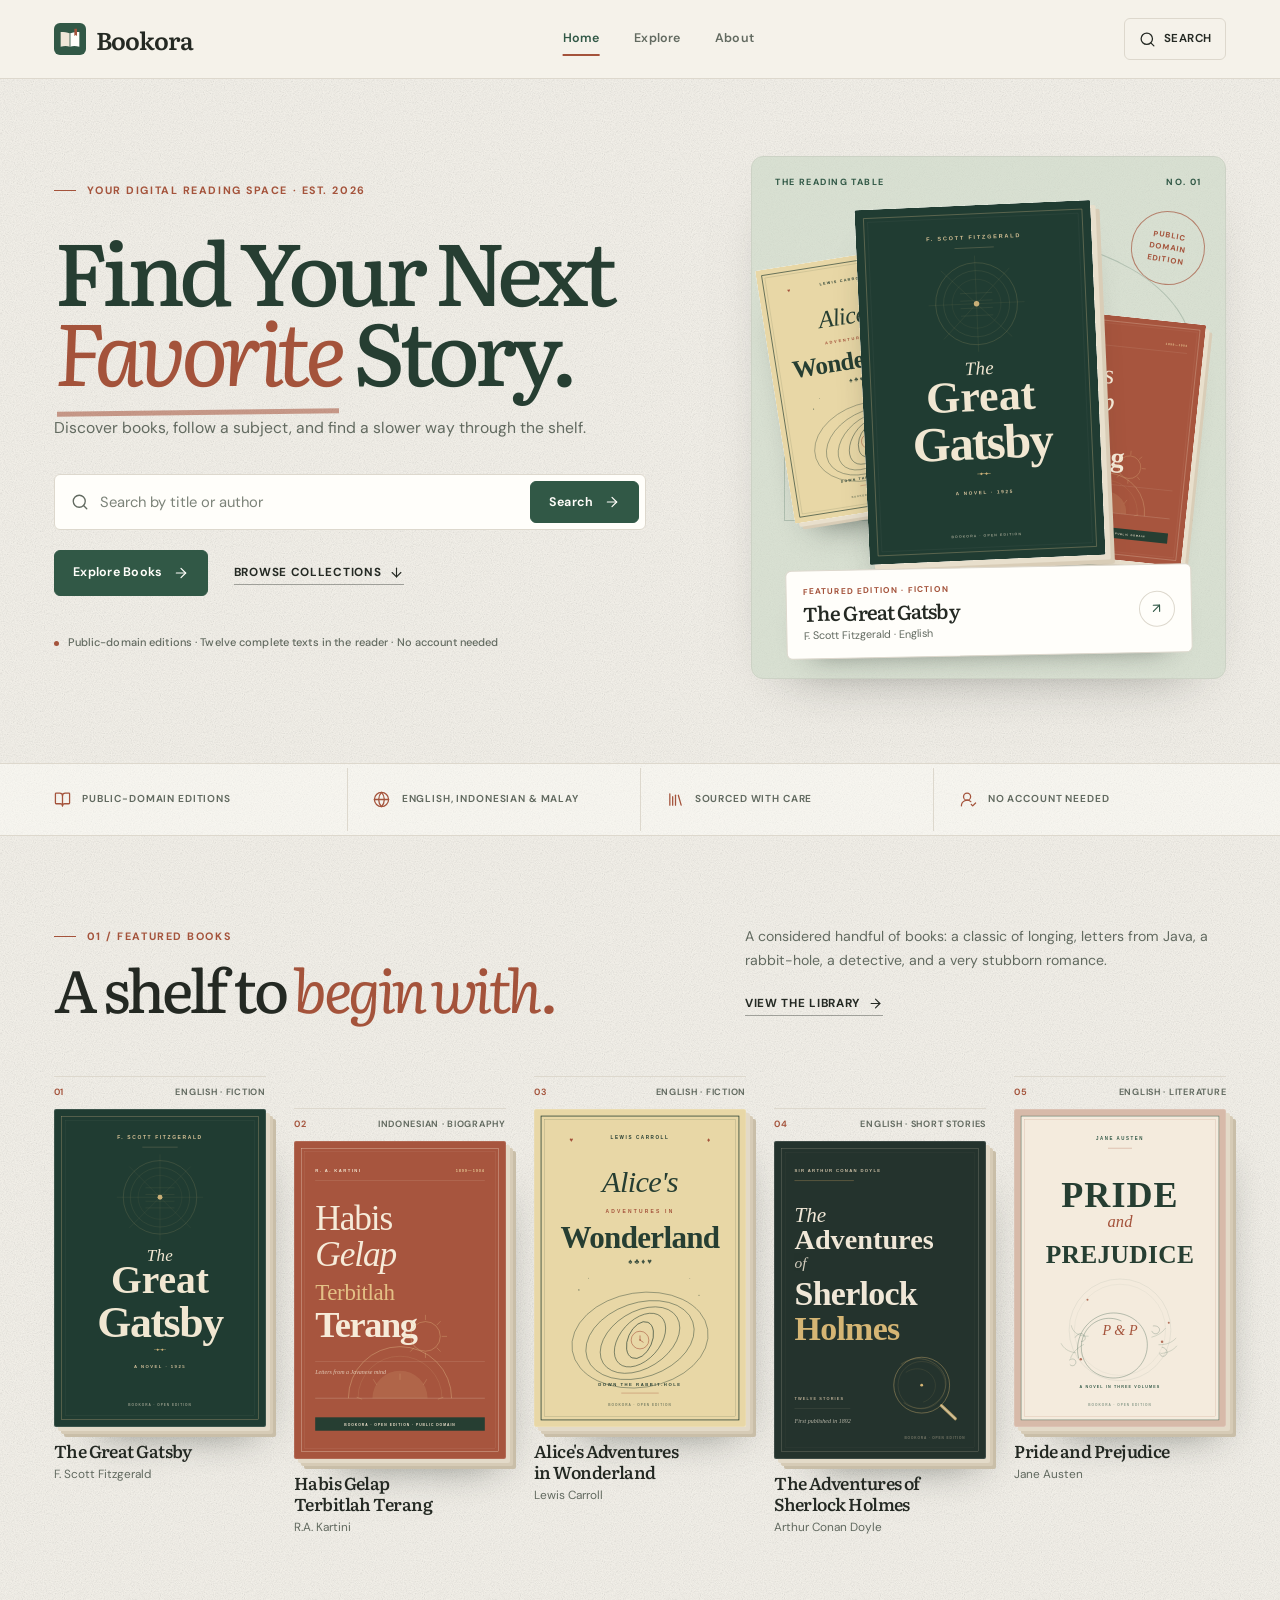
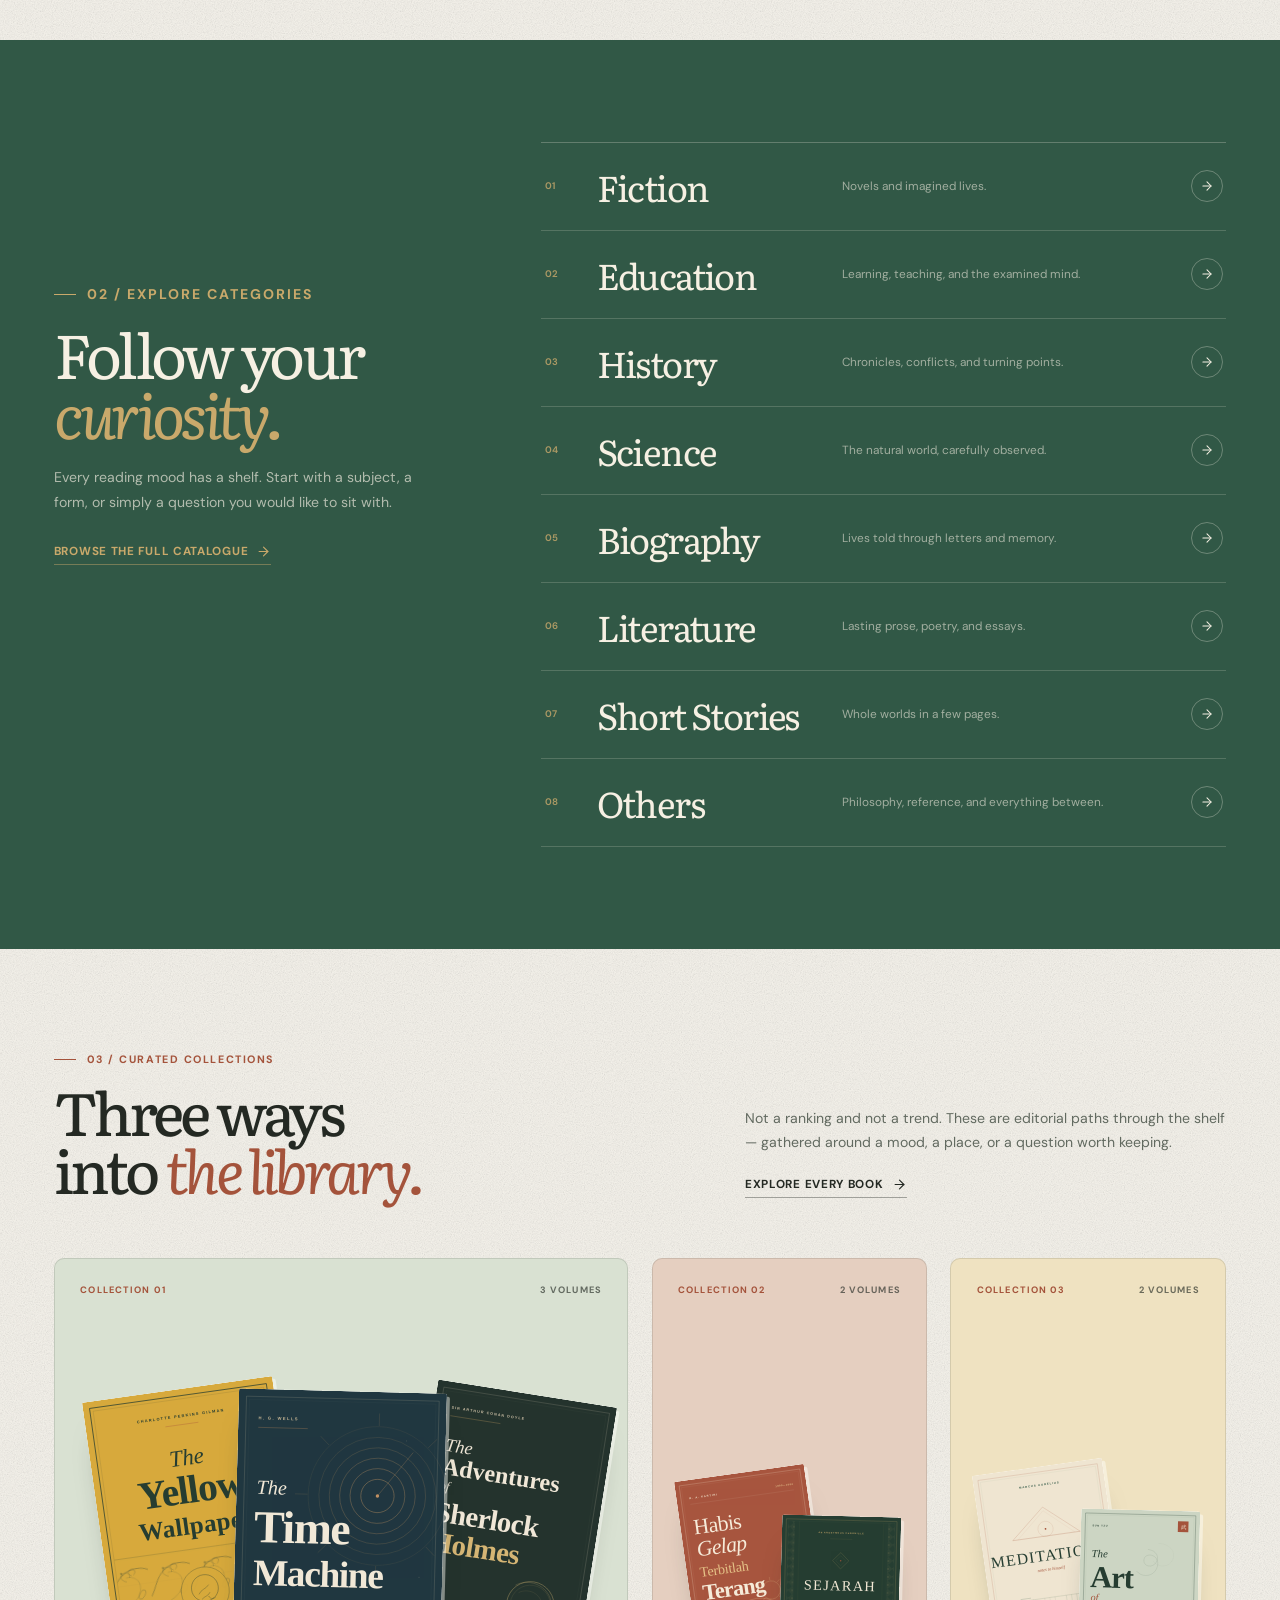
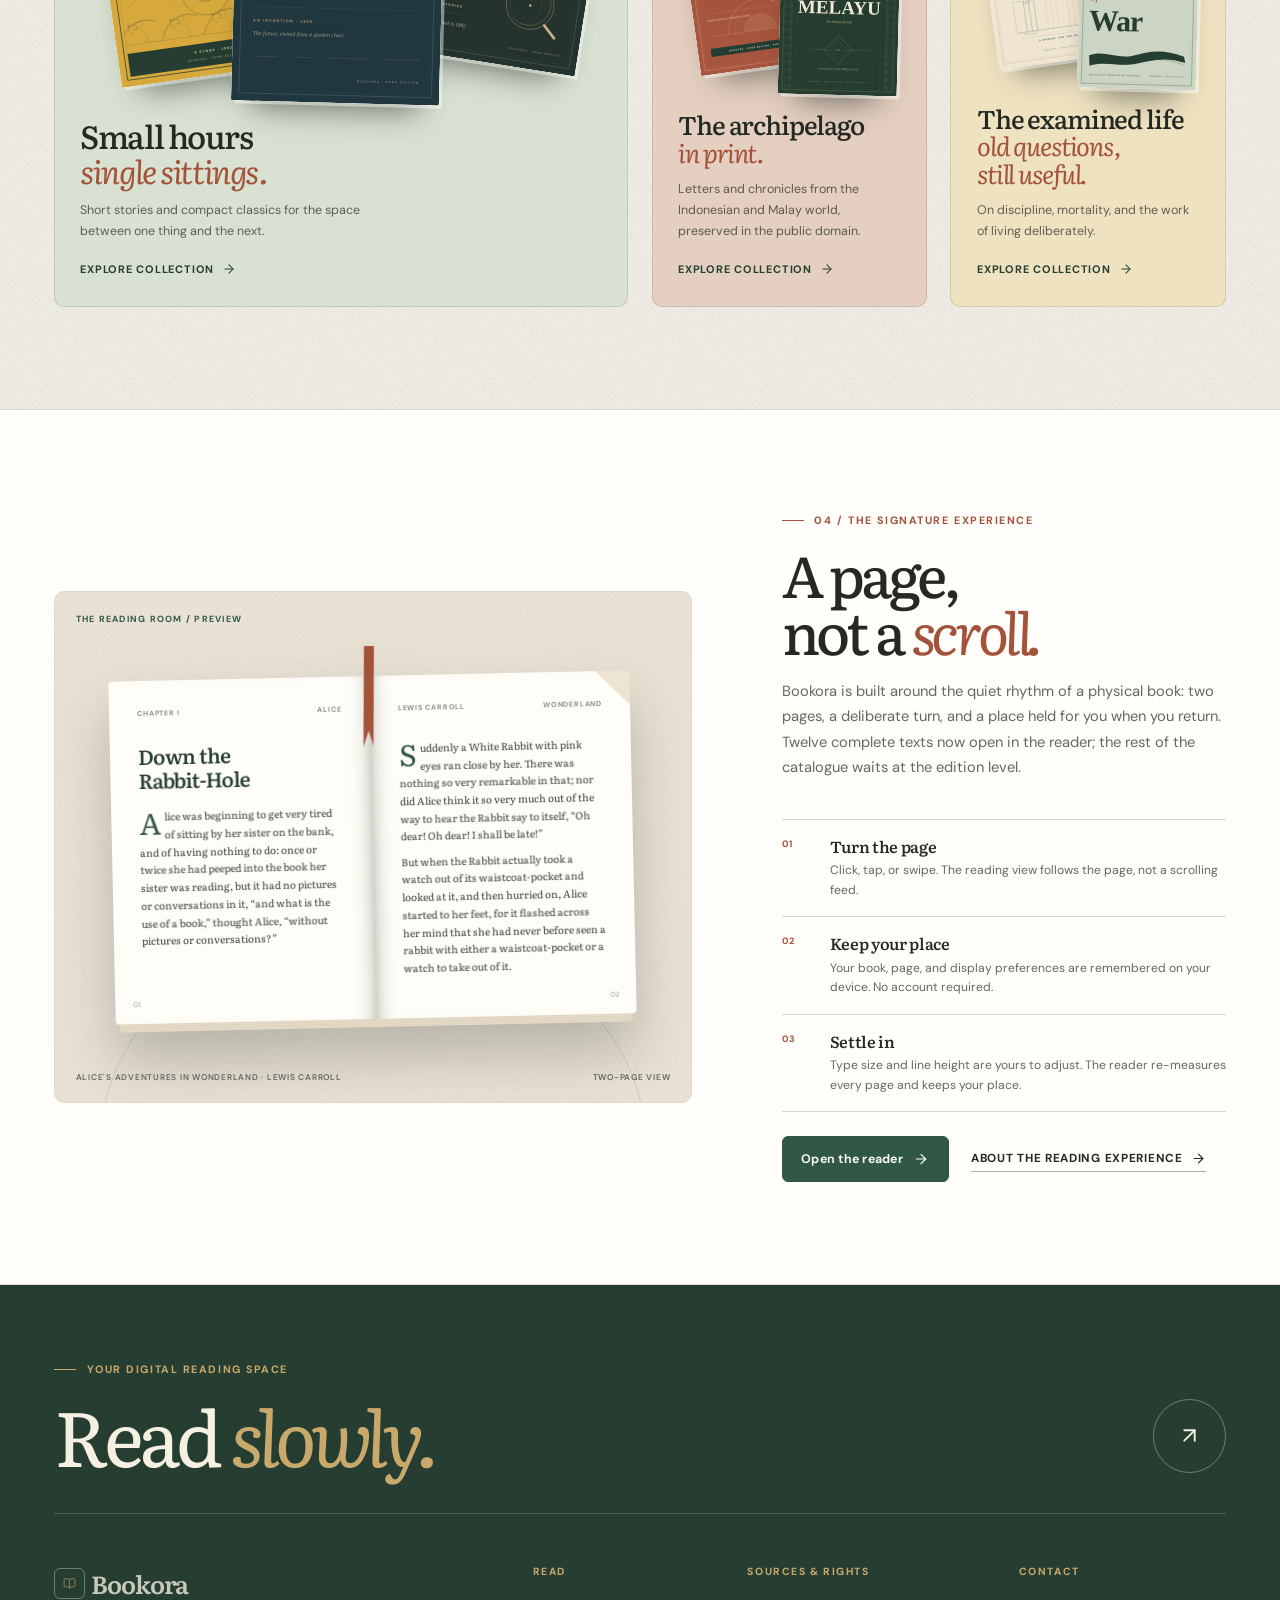
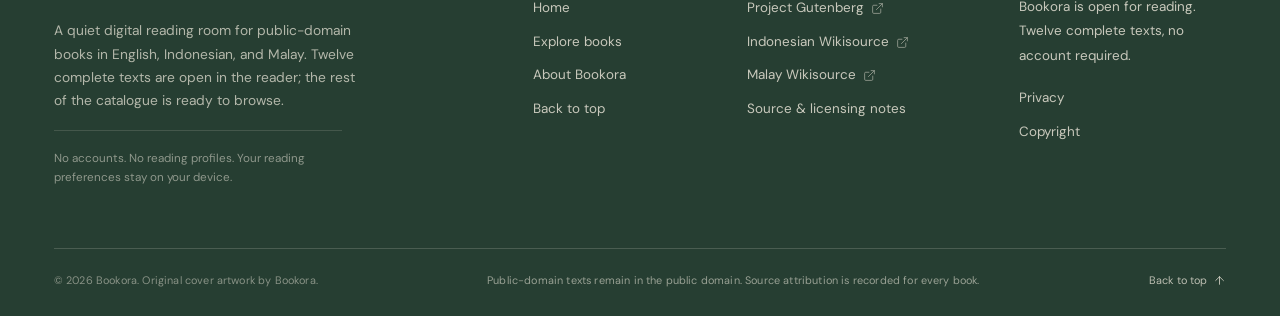
==== commit bf29f207: "Stage 5a: add three English texts to the reader" ====
--- a/index.html
+++ b/index.html
@@ -198,7 +198,7 @@
             </a>
           </div>
 
-          <p class="hero__note">Public-domain editions · Nine complete texts in the reader · No account needed</p>
+          <p class="hero__note">Public-domain editions · Twelve complete texts in the reader · No account needed</p>
         </div>
 
         <figure class="hero-display" aria-labelledby="hero-display-caption">
@@ -406,7 +406,7 @@
         <div class="experience__copy">
           <p class="eyebrow">04 / The signature experience</p>
           <h2 id="experience-title">A page,<br>not a <em>scroll.</em></h2>
-          <p class="experience__lede">Bookora is built around the quiet rhythm of a physical book: two pages, a deliberate turn, and a place held for you when you return. Nine complete texts now open in the reader; the rest of the catalogue waits at the edition level.</p>
+          <p class="experience__lede">Bookora is built around the quiet rhythm of a physical book: two pages, a deliberate turn, and a place held for you when you return. Twelve complete texts now open in the reader; the rest of the catalogue waits at the edition level.</p>
           <div class="experience__features">
             <div class="experience-feature">
               <span class="experience-feature__number" aria-hidden="true">01</span>
@@ -465,7 +465,7 @@
             </span>
             <span class="footer-brand__wordmark">Bookora</span>
           </a>
-          <p class="footer-about">A quiet digital reading room for public-domain books in English, Indonesian, and Malay. Nine complete texts are open in the reader; the rest of the catalogue is ready to browse.</p>
+          <p class="footer-about">A quiet digital reading room for public-domain books in English, Indonesian, and Malay. Twelve complete texts are open in the reader; the rest of the catalogue is ready to browse.</p>
           <p class="footer-privacy">No accounts. No reading profiles. Your reading preferences stay on your device.</p>
         </div>
 
@@ -511,7 +511,7 @@
           <h3>Contact</h3>
           <p class="footer-contact">
             Bookora is open for reading.<br>
-            Nine complete texts, no account required.
+            Twelve complete texts, no account required.
           </p>
           <ul>
             <li><a href="about.html#privacy">Privacy</a></li>
